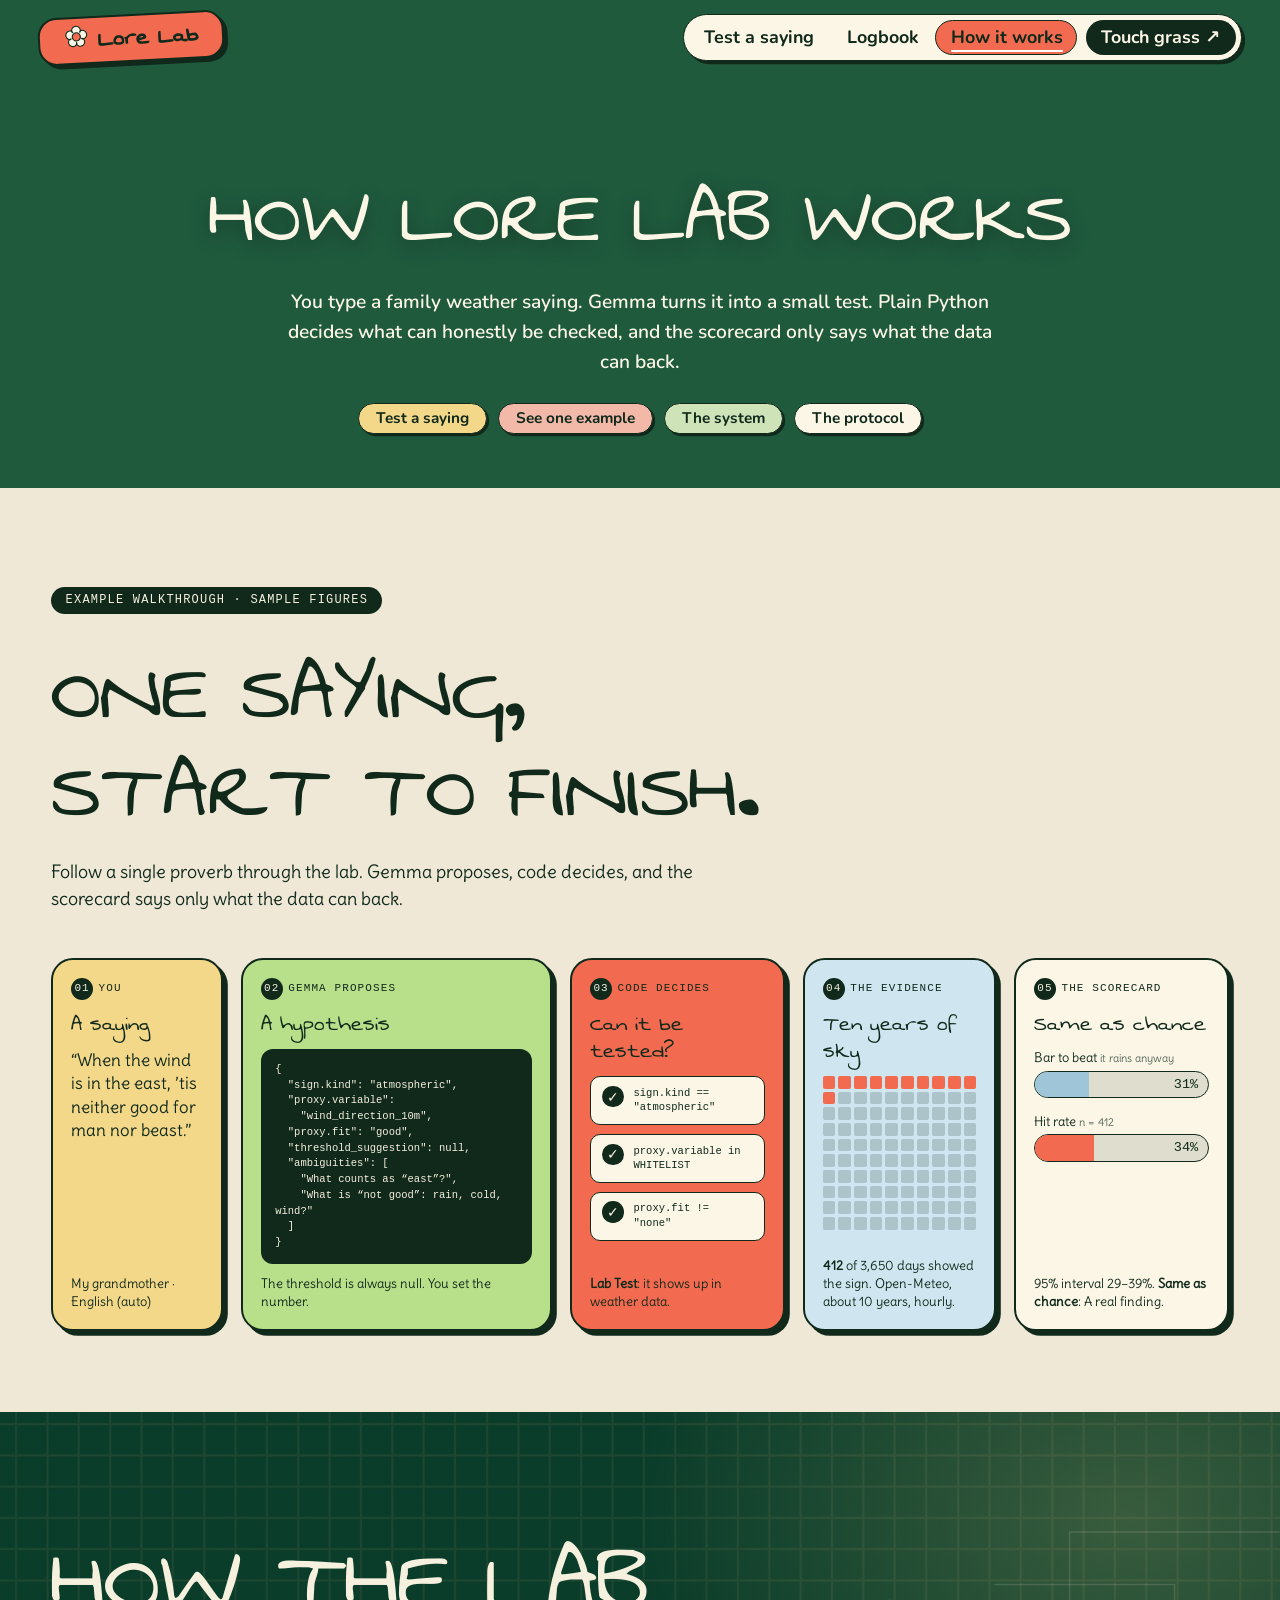
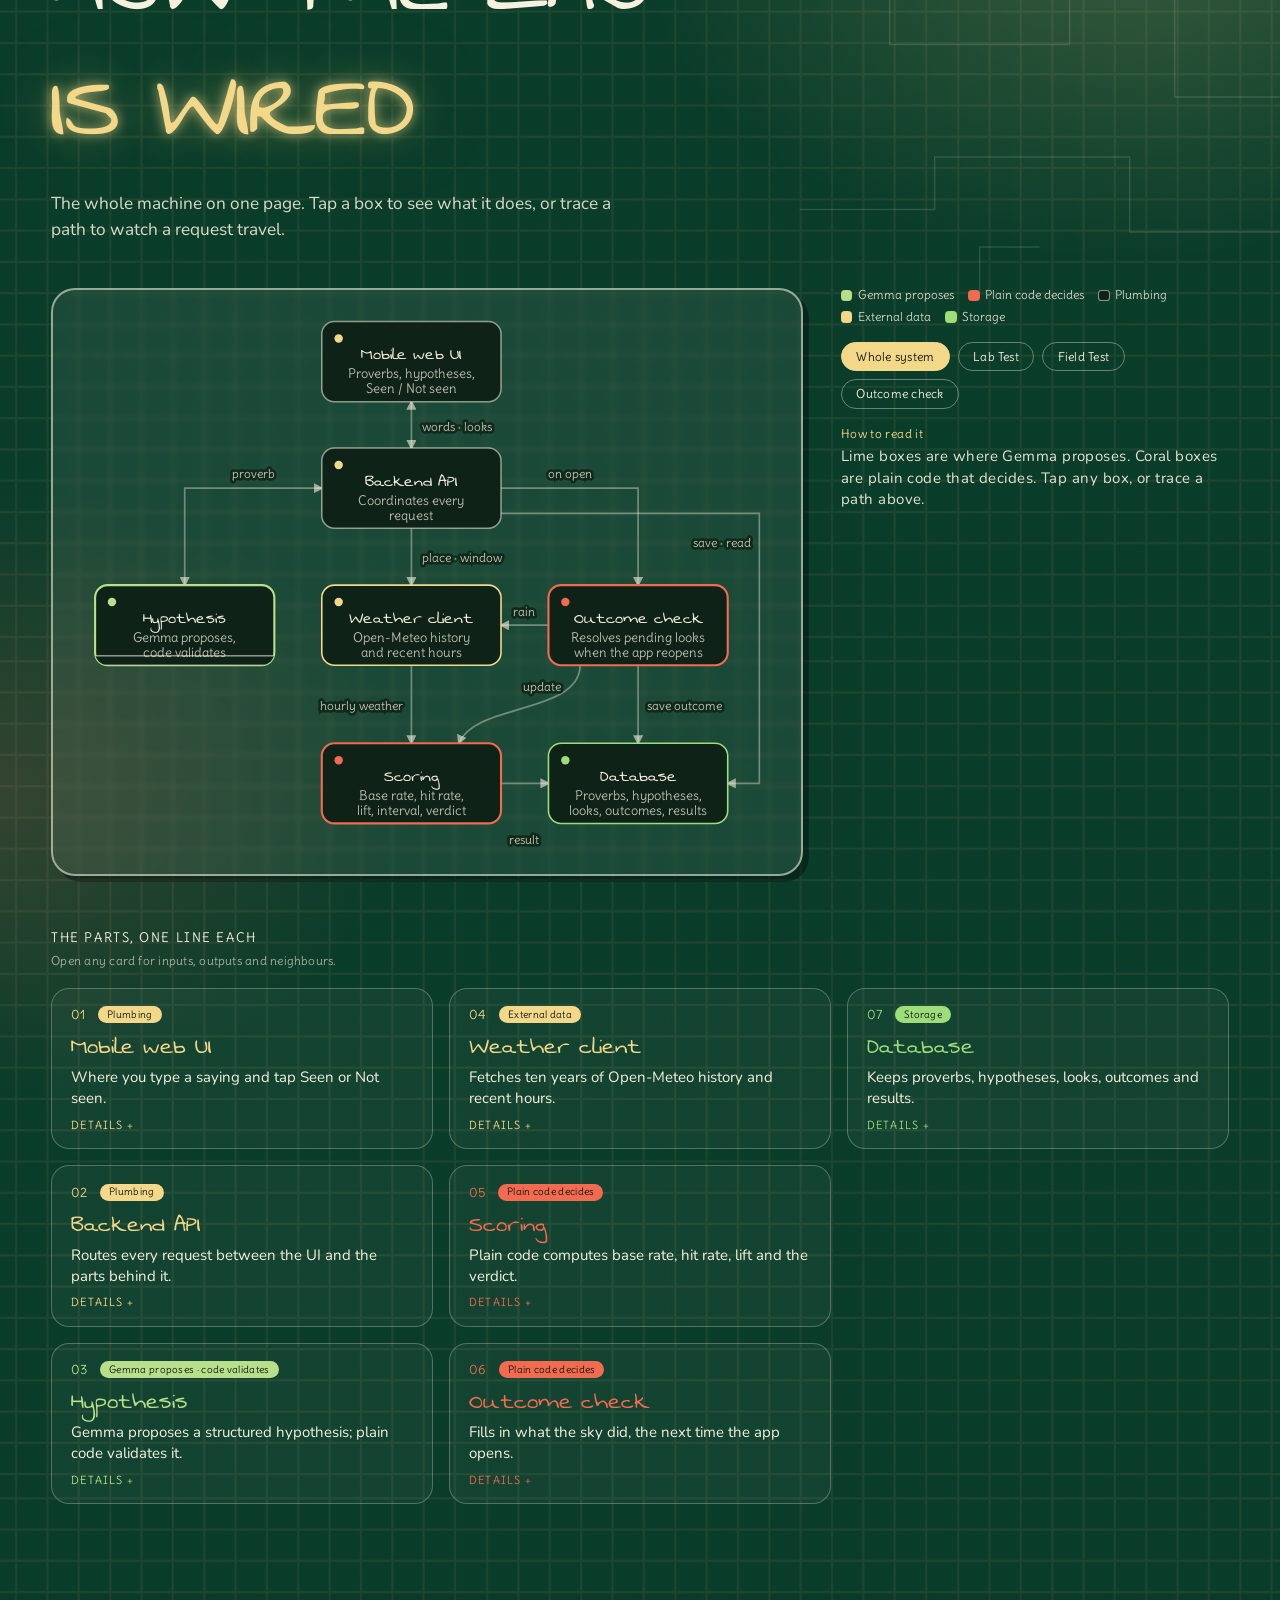
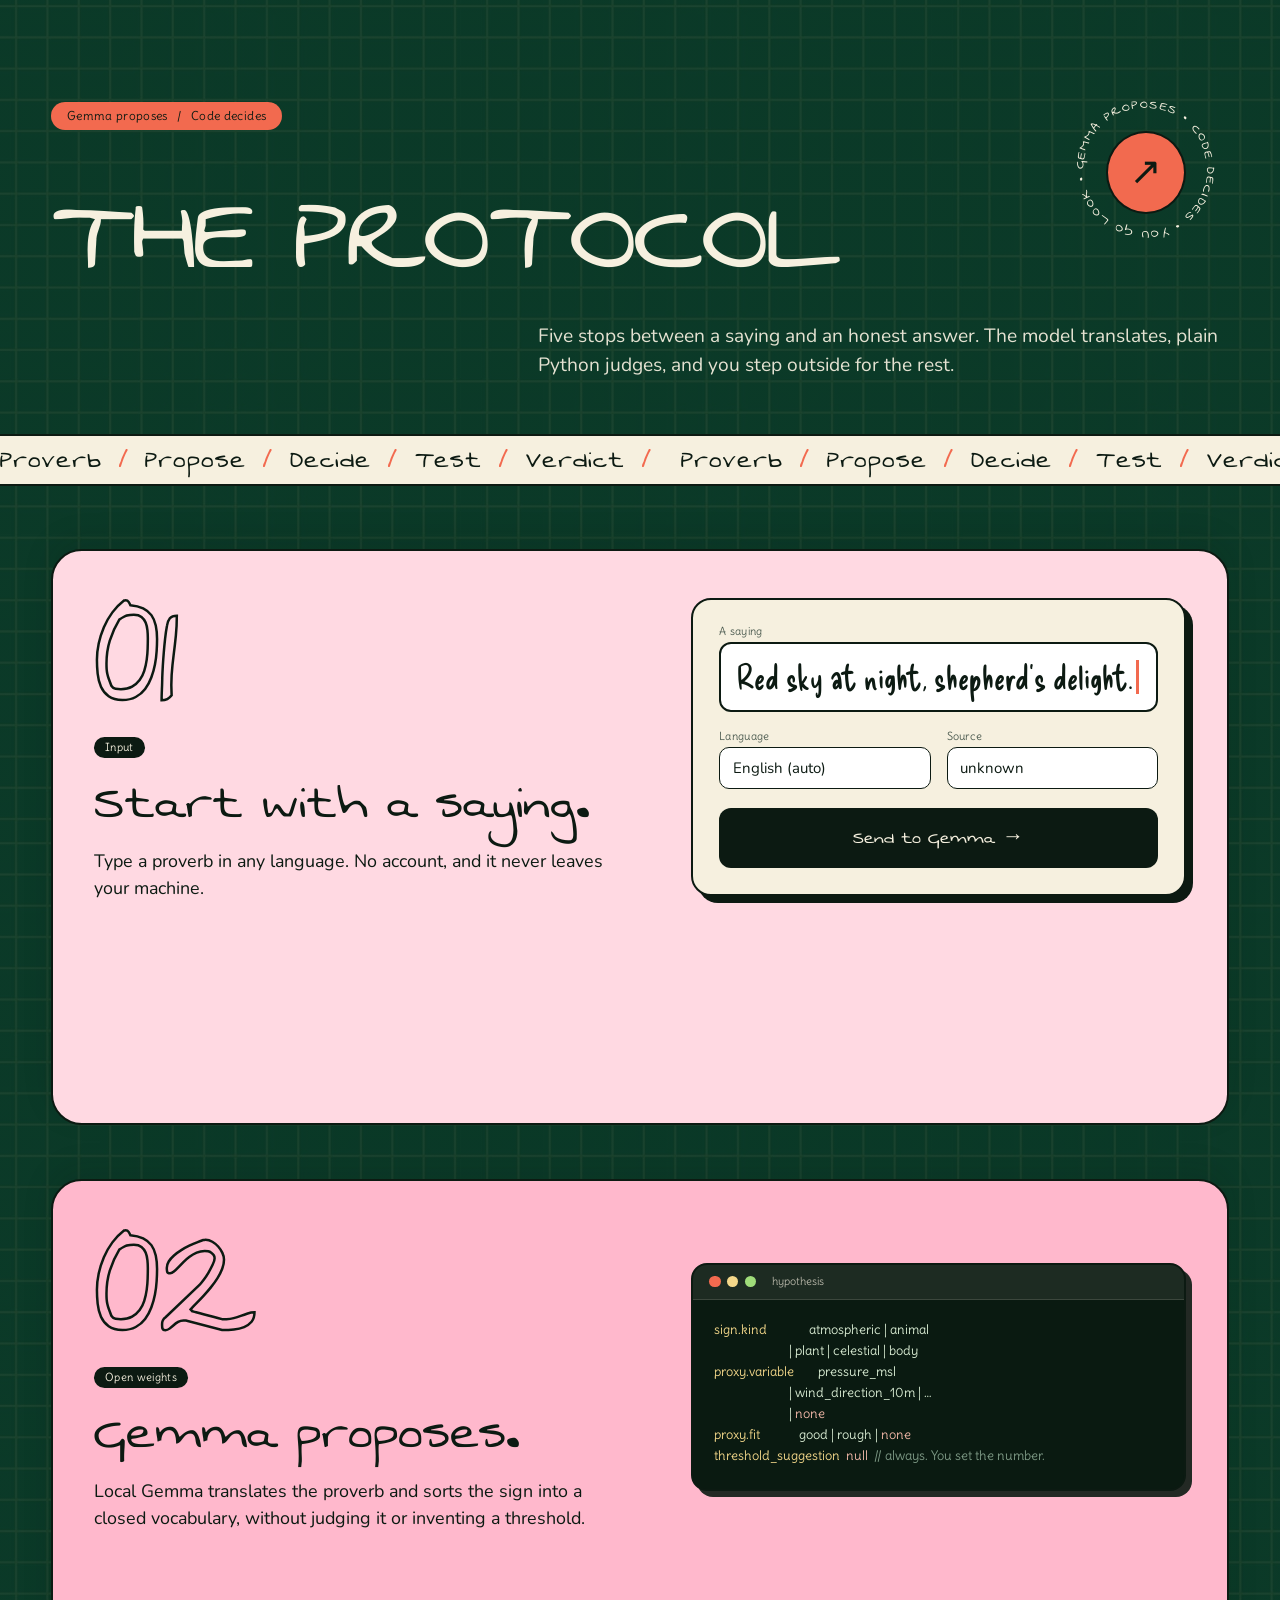
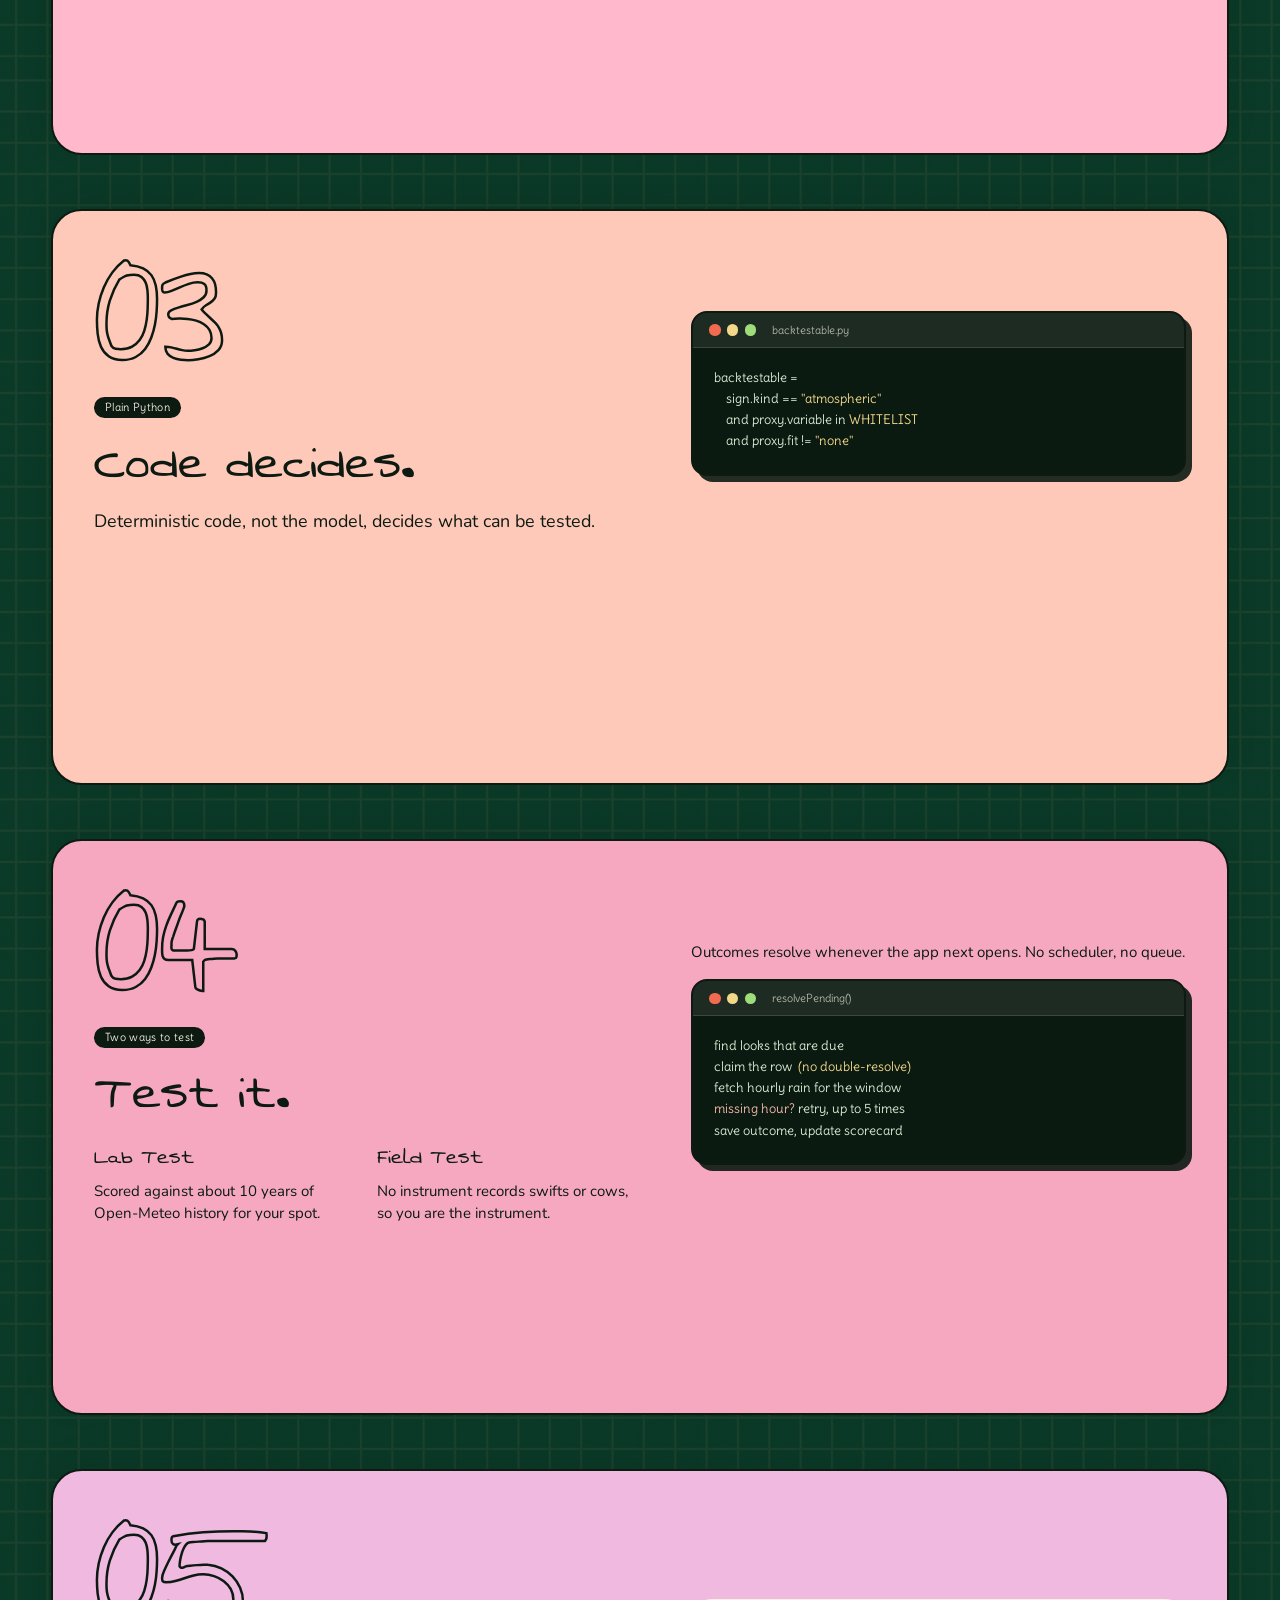
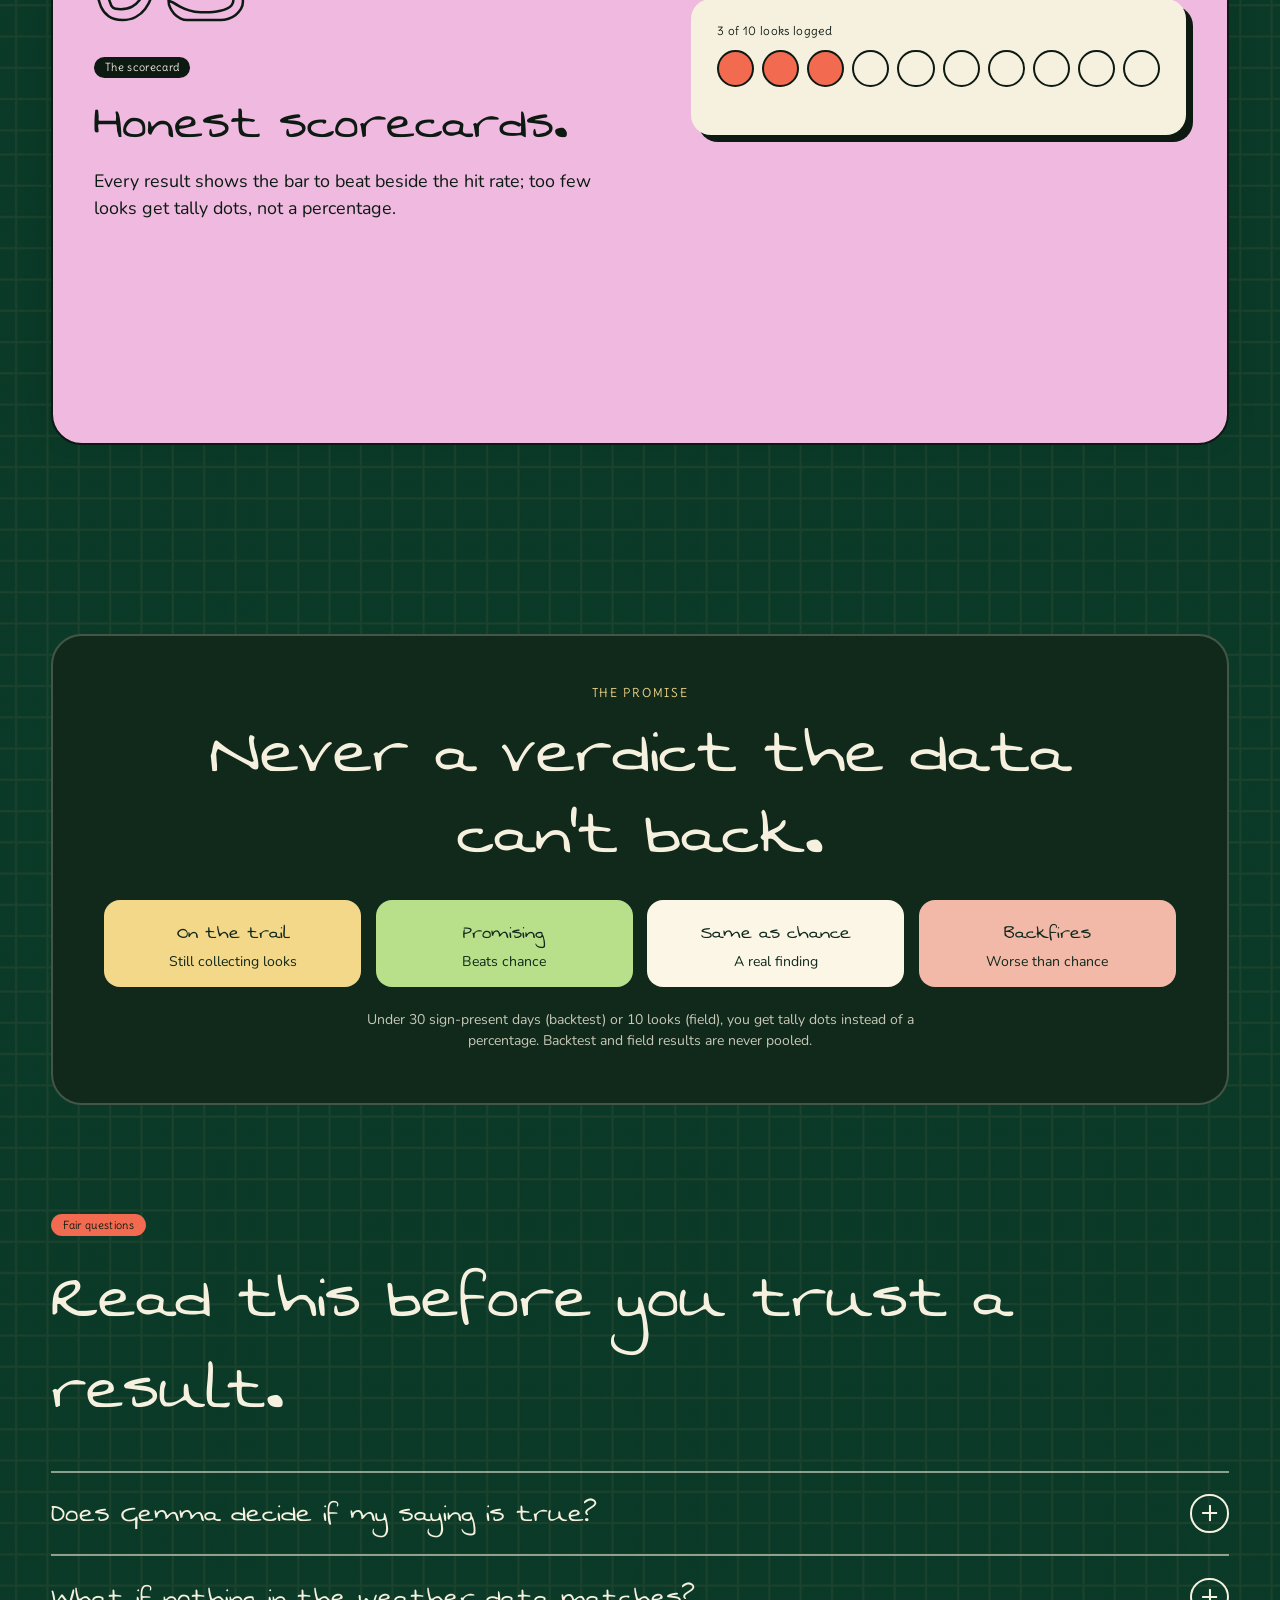
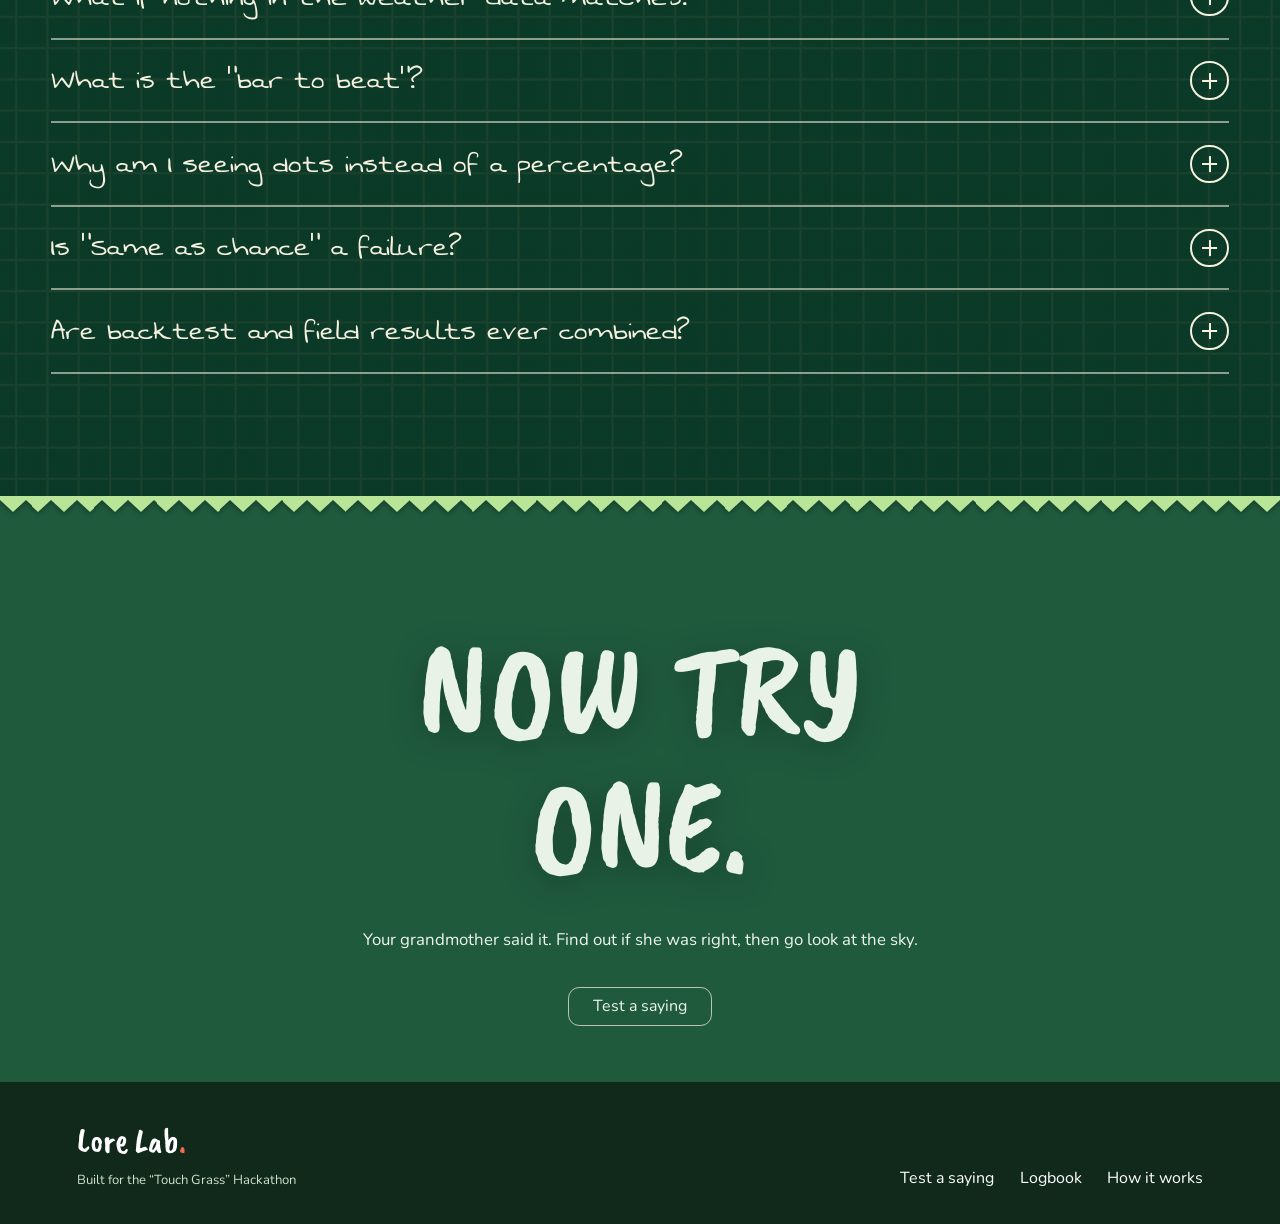
==== frontend/how-it-works.html @ 06c20fdf "frontend design improved for user experience" ====
<!DOCTYPE html>
<html lang="en">
<head>
  <meta charset="UTF-8">
  <meta name="viewport" content="width=device-width, initial-scale=1.0">
  <title>How Lore Lab works</title>
  <meta name="theme-color" content="#1f5a3d">
  <link rel="manifest" href="manifest.webmanifest">
  <link rel="apple-touch-icon" href="assets/icons/apple-touch-icon.png">
  <meta name="mobile-web-app-capable" content="yes">
  <meta name="apple-mobile-web-app-capable" content="yes">
  <meta name="apple-mobile-web-app-title" content="Lore Lab">
  <meta name="apple-mobile-web-app-status-bar-style" content="default">
  <link rel="icon" href="data:image/svg+xml,<svg xmlns='http://www.w3.org/2000/svg' viewBox='0 0 100 100'><text y='.9em' font-size='90'>🌼</text></svg>">
  <meta property="og:type" content="website">
  <meta property="og:title" content="How Lore Lab works">
  <meta property="og:description" content="Lore Lab tests family weather sayings as honest experiments with open-weight Gemma. Then you go touch grass.">
  <meta name="twitter:card" content="summary_large_image">
  <meta name="description" content="How Lore Lab turns a family weather saying into an honest, checkable test: Gemma proposes, plain code decides.">
  <link rel="preconnect" href="https://fonts.googleapis.com">
  <link rel="preconnect" href="https://fonts.gstatic.com" crossorigin>
  <link href="https://fonts.googleapis.com/css2?family=Caveat+Brush&family=Patrick+Hand&display=swap" rel="stylesheet">
  <!-- TEMPORARY: style.css and sections.css still name the old fonts. Delete this line after running swap-fonts.sh on them. -->
  <link href="https://fonts.googleapis.com/css2?family=Delicious+Handrawn&family=Delius&family=Swanky+and+Moo+Moo&display=swap" rel="stylesheet">
  <link href="https://fonts.googleapis.com/css2?family=Nunito:wght@400;500;600;700;800&display=swap" rel="stylesheet">
  <link rel="stylesheet" href="style.css">
  <link rel="stylesheet" href="lore.css">
  <link rel="stylesheet" href="sections.css">
  <link rel="stylesheet" href="readability.css">
  <script>document.documentElement.classList.add("js")</script>
</head>
<body id="top" class="how">
  <a class="skip-link" href="#how">Skip to content</a>

  <header class="header">
    <a href="index.html"><span class="header__brand">Lore Lab</span></a>
    <button class="header__menu" id="header-menu" type="button" aria-expanded="false" aria-controls="header-nav"><span>Menu</span><i aria-hidden="true"></i></button>
    <nav class="header__nav" id="header-nav">
      <a href="index.html#engine"><span>Test a saying</span></a>
      <a href="notebook.html"><span>Logbook</span></a>
      <a class="is-active" href="how-it-works.html" aria-current="page"><span>How it works</span></a>
      <a href="index.html#join"><span>Touch grass &#8599;</span></a>
    </nav>
    <div class="header__progress" aria-hidden="true"></div>
  </header>

  <main class="how-intro" id="how">
    <h1 class="how-intro__title">HOW LORE LAB WORKS</h1>
    <p class="how-intro__lede">You type a family weather saying. Gemma turns it into a small test. Plain Python decides what can honestly be checked, and the scorecard only says what the data can back.</p>
    <p class="how-intro__links">
      <a href="index.html#engine">Test a saying</a>
      <a href="#run">See one example</a>
      <a href="#architecture">The system</a>
      <a href="#protocol">The protocol</a>
    </p>
  </main>

  <!-- ===================== ONE RUN · saying to scorecard ===================== -->
  <section class="run" id="run" aria-labelledby="run-title">
    <div class="run__wrap">
      <header class="run__head">
        <span class="run__pill" id="run-label">Example walkthrough</span>
        <h2 class="run__title" id="run-title">ONE SAYING,<br>START TO FINISH.</h2>
        <p class="run__lede">Follow a single proverb through the lab. Gemma proposes, code decides, and the scorecard says only what the data can back.</p>
      </header>
      <div class="run__strip" id="run-strip"></div>
    </div>
  </section>

  <!-- ===================== ARCHITECTURE · scroll-driven schematic ===================== -->
  <section class="ax" id="architecture" aria-labelledby="ax-title">
    <div class="ax__glow" aria-hidden="true"></div>
    <div class="ax__wrap">
      <header class="ax__head" id="ax-head">
        <svg class="ax__circuit" viewBox="0 0 1500 560" preserveAspectRatio="xMaxYMid slice" aria-hidden="true" focusable="false">
          <g class="ax-c">
            <path pathLength="1" d="M1500 80H1220V230H980V170"/><path pathLength="1" d="M1500 480H1300V380H1040V450H860"/>
            <path pathLength="1" d="M1500 300H1360V150H1120"/><path pathLength="1" d="M1100 560V500H1180"/>
            <circle cx="980" cy="170" r="7"/><circle cx="860" cy="450" r="7"/><circle cx="1120" cy="150" r="6"/><circle cx="1180" cy="500" r="5"/>
          </g>
        </svg>
        <div class="ax__spot" aria-hidden="true"></div>
        <h2 class="ax__title" id="ax-title">HOW THE LAB<br><span class="ax__hl">IS WIRED</span></h2>
        <p class="ax__lede">The whole machine on one page. Tap a box to see what it does, or trace a path to watch a request travel.</p>
      </header>
      <div class="ax__body">
        <aside class="ax__panel" aria-label="System schematic">
          <div class="ax__dgm" id="ax-dgm"></div>
          <div class="ax__side">
            <ul class="ax__legend" aria-label="Colour key">
              <li><i class="lg lg--model"></i>Gemma proposes</li>
              <li><i class="lg lg--code"></i>Plain code decides</li>
              <li><i class="lg lg--plain"></i>Plumbing</li>
              <li><i class="lg lg--ext"></i>External data</li>
              <li><i class="lg lg--store"></i>Storage</li>
            </ul>
            <div class="ax__chips" id="ax-chips" role="group" aria-label="Trace a path through the system">
              <button type="button" data-trace="all" aria-pressed="true">Whole system</button>
              <button type="button" data-trace="lab" aria-pressed="false">Lab Test</button>
              <button type="button" data-trace="field" aria-pressed="false">Field Test</button>
              <button type="button" data-trace="outcome" aria-pressed="false">Outcome check</button>
            </div>
            <div class="ax__cap" id="ax-cap" aria-live="polite"></div>
          </div>
        </aside>
        <h3 class="ax__sub">The parts, one line each <small>Open any card for inputs, outputs and neighbours.</small></h3>
        <ol class="ax__rows" id="ax-rows" aria-label="System parts"></ol>
      </div>
      
    </div>
  </section>

  <!-- ===================== PROTOCOL · stacking cards ===================== -->
  <section class="px" id="protocol" aria-labelledby="px-title">
    <div class="px__top" id="px-top">
      <div class="px__badge" aria-hidden="true">
        <svg viewBox="0 0 200 200"><defs><path id="px-circ" d="M100 100m-74 0a74 74 0 1 1 148 0a74 74 0 1 1-148 0"/></defs>
          <text><textPath href="#px-circ" textLength="455">GEMMA PROPOSES &bull; CODE DECIDES &bull; YOU GO LOOK &bull;</textPath></text></svg>
        <span>&nearr;</span>
      </div>
      <span class="px__pill">Gemma proposes <i>/</i> Code decides</span>
      <h2 class="px__title" id="px-title">THE PROTOCOL</h2>
      <p class="px__lede">Five stops between a saying and an honest answer. The model translates, plain Python judges, and you step outside for the rest.</p>
    </div>

    <div class="px__marq" aria-hidden="true"><div class="px__track"><span>Proverb <i>/</i> Propose <i>/</i> Decide <i>/</i> Test <i>/</i> Verdict <i>/</i> </span><span>Proverb <i>/</i> Propose <i>/</i> Decide <i>/</i> Test <i>/</i> Verdict <i>/</i> </span><span>Proverb <i>/</i> Propose <i>/</i> Decide <i>/</i> Test <i>/</i> Verdict <i>/</i> </span><span>Proverb <i>/</i> Propose <i>/</i> Decide <i>/</i> Test <i>/</i> Verdict <i>/</i> </span></div></div>

    <div class="px__stack" id="px-stack">

      <article class="px-card px-card--butter">
        <div class="px-card__in">
          <div class="px-card__text">
            <span class="px-card__num">01</span>
            <p class="px-card__tag">Input</p>
            <h3 class="px-card__h">Start with a saying.</h3>
            <p class="px-card__p">Type a proverb in any language. No account, and it never leaves your machine.</p>
          </div>
          <div class="px-card__viz">
            <div class="px-input">
              <p class="px-input__label">A saying</p>
              <p class="px-input__field">Red sky at night, shepherd&rsquo;s delight.<span class="px-caret"></span></p>
              <div class="px-input__row"><div><p class="px-input__label">Language</p><p class="px-input__sm">English (auto)</p></div><div><p class="px-input__label">Source</p><p class="px-input__sm">unknown</p></div></div>
              <p class="px-input__btn">Send to Gemma &rarr;</p>
            </div>
          </div>
        </div>
      </article>

      <article class="px-card px-card--lime">
        <div class="px-card__in">
          <div class="px-card__text">
            <span class="px-card__num">02</span>
            <p class="px-card__tag">Open weights</p>
            <h3 class="px-card__h">Gemma proposes.</h3>
            <p class="px-card__p">Local Gemma translates the proverb and sorts the sign into a closed vocabulary, without judging it or inventing a threshold.</p>
          </div>
          <div class="px-card__viz">
            <div class="px-win"><div class="px-win__bar"><i></i><i></i><i></i><span>hypothesis</span></div>
<pre class="px-win__code"><b>sign.kind</b>              atmospheric | animal
                         | plant | celestial | body
<b>proxy.variable</b>        pressure_msl
                         | wind_direction_10m | &hellip;
                         | <u>none</u>
<b>proxy.fit</b>             good | rough | <u>none</u>
<b>threshold_suggestion</b>  <u>null</u>  <em>// always. You set the number.</em></pre></div>
          </div>
        </div>
      </article>

      <article class="px-card px-card--coral">
        <div class="px-card__in">
          <div class="px-card__text">
            <span class="px-card__num">03</span>
            <p class="px-card__tag">Plain Python</p>
            <h3 class="px-card__h">Code decides.</h3>
            <p class="px-card__p">Deterministic code, not the model, decides what can be tested.</p>
          </div>
          <div class="px-card__viz">
            <div class="px-win"><div class="px-win__bar"><i></i><i></i><i></i><span>backtestable.py</span></div>
<pre class="px-win__code">backtestable =
    sign.kind == <b>&quot;atmospheric&quot;</b>
    and proxy.variable in <b>WHITELIST</b>
    and proxy.fit != <b>&quot;none&quot;</b></pre></div>
          </div>
        </div>
      </article>

      <article class="px-card px-card--blush">
        <div class="px-card__in">
          <div class="px-card__text">
            <span class="px-card__num">04</span>
            <p class="px-card__tag">Two ways to test</p>
            <h3 class="px-card__h">Test it.</h3>
            <div class="px-two">
              <div><h4>Lab Test</h4><p>Scored against about 10 years of Open-Meteo history for your spot.</p></div>
              <div><h4>Field Test</h4><p>No instrument records swifts or cows, so you are the instrument.</p></div>
            </div>
          </div>
          <div class="px-card__viz">
            <p class="px-note">Outcomes resolve whenever the app next opens. No scheduler, no queue.</p>
            <div class="px-win"><div class="px-win__bar"><i></i><i></i><i></i><span>resolvePending()</span></div>
<pre class="px-win__code">find looks that are due
claim the row  <b>(no double-resolve)</b>
fetch hourly rain for the window
<u>missing hour?</u> retry, up to 5 times
save outcome, update scorecard</pre></div>
          </div>
        </div>
      </article>

      <article class="px-card px-card--deep">
        <div class="px-card__in">
          <div class="px-card__text">
            <span class="px-card__num">05</span>
            <p class="px-card__tag">The scorecard</p>
            <h3 class="px-card__h">Honest scorecards.</h3>
            <p class="px-card__p">Every result shows the bar to beat beside the hit rate; too few looks get tally dots, not a percentage.</p>
          </div>
          <div class="px-card__viz">
            <div class="px-score">
              <p class="px-score__cap">3 of 10 looks logged</p>
              <div class="px-score__dots" aria-label="3 of 10 looks logged"><span class="on"></span><span class="on"></span><span class="on"></span><span></span><span></span><span></span><span></span><span></span><span></span><span></span></div>
            </div>
          </div>
        </div>
      </article>
      


    </div>


    <section class="px-honest" aria-labelledby="px-honest-title">
      <p class="px-honest__tag">The promise</p>
      <h3 class="px-honest__h" id="px-honest-title">Never a verdict the data can&rsquo;t back.</h3>
      <ul class="px-honest__v">
        <li class="v1"><b>On the trail</b>Still collecting looks</li>
        <li class="v2"><b>Promising</b>Beats chance</li>
        <li class="v3"><b>Same as chance</b>A real finding</li>
        <li class="v4"><b>Backfires</b>Worse than chance</li>
      </ul>
      <p class="px-honest__p">Under 30 sign-present days (backtest) or 10 looks (field), you get tally dots instead of a percentage. Backtest and field results are never pooled.</p>
    </section>

    <div class="px__faq">
      <div class="px-sec-h"><p class="px-sec-tag">Fair questions</p><h3>Read this before you trust a result.</h3></div>
      <div class="px-faq" id="px-faq">
        <div class="px-q"><button type="button" aria-expanded="false"><span>Does Gemma decide if my saying is true?</span><i></i></button><div class="px-q__a"><p>No. Gemma translates the saying and sorts the sign into a closed vocabulary. It never judges whether the saying is true and never invents a threshold. Anything vague goes into an ambiguities list, and you set the number.</p></div></div>
        <div class="px-q"><button type="button" aria-expanded="false"><span>What if nothing in the weather data matches?</span><i></i></button><div class="px-q__a"><p>Then it&rsquo;s a Field Test. Swifts, cows, crickets and the look of the moon aren&rsquo;t recorded by any instrument, so you are the instrument. A &ldquo;rough&rdquo; fit is labelled Rough match and needs your explicit OK before it runs as a Lab Test.</p></div></div>
        <div class="px-q"><button type="button" aria-expanded="false"><span>What is the &ldquo;bar to beat&rdquo;?</span><i></i></button><div class="px-q__a"><p>How often it rains anyway. Every card shows it next to the hit rate, so a saying only looks good if it does better than the sky does on its own.</p></div></div>
        <div class="px-q"><button type="button" aria-expanded="false"><span>Why am I seeing dots instead of a percentage?</span><i></i></button><div class="px-q__a"><p>Because the sample is under the minimum: 30 sign-present days for a backtest, 10 sign-present looks for a field test. Below that, the app withholds the percentage and the verdict rather than print one the data can&rsquo;t back.</p></div></div>
        <div class="px-q"><button type="button" aria-expanded="false"><span>Is &ldquo;Same as chance&rdquo; a failure?</span><i></i></button><div class="px-q__a"><p>No, it&rsquo;s a real finding. If the saying did no better than the bar to beat, Lore Lab says so plainly. The four verdicts are On the trail, Promising, Same as chance and Backfires.</p></div></div>
        <div class="px-q"><button type="button" aria-expanded="false"><span>Are backtest and field results ever combined?</span><i></i></button><div class="px-q__a"><p>Never. They are shown separately. And one place with a short history is a hint, not proof; the app says so every time.</p></div></div>
      </div>
    </div>
  </section>

  <section class="lore lore-close how-end" aria-labelledby="how-end-title">
    <div class="lore-wrap lore-close__in">
      <h2 class="lore-close__big" id="how-end-title">NOW TRY<br>ONE.</h2>
      <p class="lore-lede">Your grandmother said it. Find out if she was right, then go look at the sky.</p>
      <a class="lore-btn lore-btn--ghost lore-close__alt" href="index.html#engine">Test a saying</a>
    </div>
    <footer class="lore-foot">
      <div>
        <div class="lore-foot__brand">Lore Lab<i>.</i></div>
        <small>Built for the &ldquo;Touch Grass&rdquo; Hackathon</small>
      </div>
      <nav aria-label="Footer">
        <a href="index.html#engine">Test a saying</a>
        <a href="notebook.html">Logbook</a>
        <a href="how-it-works.html">How it works</a>
      </nav>
    </footer>
  </section>

  <script src="script.js"></script>
  <script src="sections.js"></script>
</body>
</html>
---- frontend/style.css ----
/* =========================================================
   Design tokens (single source of truth for the palette)
   green #1f5a3d · deep #10291b · cream #fbf6e6 · coral #f26a4f (the ONE accent)
   butter #f4d88a · blush #f2b8a8 · sage #8aa863
   ========================================================= */
:root{--green:#1f5a3d;--deep:#10291b;--cream:#fbf6e6;--coral:#f26a4f;--butter:#f4d88a;--blush:#f2b8a8;--sage:#8aa863}

* {
  margin: 0;
  padding: 0;
  box-sizing: border-box;
}

html,
body {
  background: #1f5a3d;
}

body {
  overflow-x: hidden;
}

/* ============ Header ============ */
.header {
  position: fixed;
  top: 0;
  left: 0;
  width: 100%;
  height: 6.8vh;
  min-height: 56px;
  z-index: 10;
  display: flex;
  align-items: center;
  justify-content: space-between;
  padding: 0 12.5vw 0 12vw;
  font-family: "Delius","Comic Sans MS","Chalkboard SE","Comic Neue",cursive;
  font-size:clamp(15px,1.75vw,42px);
  color: #ffffff;
  text-shadow: 0 1px 4px rgba(0, 0, 0, 0.45);
  background: transparent;
  transition: box-shadow 0.3s ease;
}

/* translucent black bar, stays the same on every section */
.header::before {
  content: "";
  position: absolute;
  inset: 0;
  z-index: -1;
  background: rgba(0, 0, 0, 0.45);
}

.header.is-scrolled {
  box-shadow: 0 6px 18px rgba(0, 0, 0, 0.35);
}

.header__nav {
  display: flex;
  gap: 2.1vw;
}

.header__nav span,
.header__brand {
  position: relative;
  cursor: default;
  transition: transform 0.25s ease;
}

/* underline that draws in on hover */
.header__nav span::after {
  content: "";
  position: absolute;
  left: 0;
  bottom: -0.2vw;
  width: 100%;
  height: 0.14vw;
  background: #ffffff;
  border-radius: 2px;
  transform: scaleX(0);
  transform-origin: left;
  transition: transform 0.3s ease;
}

.header__nav span:hover {
  transform: translateY(-2px);
}

.header__nav span:hover::after {
  transform: scaleX(1);
}

.header__brand:hover {
  transform: rotate(-2deg) scale(1.05);
}

/* ============ Hero ============ */
.hero {
  position: relative;
  width: 100vw;
  height: 100vh;
  overflow: hidden;
}

/* landscape mat background */
.hero__bg {
  position: absolute;
  inset: 0;
  background: url("assets/background.webp") center / cover no-repeat;
}

/* tagline above the heading, framed like a small paper label */
.hero__tagline {
  position: absolute;
  top: 12.5vh;
  left: 0;
  width: 100%;
  display: flex;
  justify-content: center;
  padding: 0 4vw;
  animation: text-in 0.9s 0.1s cubic-bezier(0.2, 0.8, 0.2, 1) both;
}

.hero__pill {
  display: inline-block;
  max-width: 100%;
  padding: 0.45vw 1.5vw;
  text-align: center;
  font-family: "Delius","Comic Sans MS","Chalkboard SE","Comic Neue",cursive;
  font-size:clamp(12px,1.05vw,25px);
  letter-spacing: 0.16vw;
  text-transform: uppercase;
  color: #eef6ec;
  background: rgba(16, 41, 27, 0.55);
  border: 0.14vw solid rgba(251, 246, 230, 0.85);
  border-radius: 999px;
  box-shadow: 0.25vw 0.25vw 0 rgba(16, 41, 27, 0.55);
  backdrop-filter: blur(2px);
}

.hero__dot {
  font-style: normal;
  margin: 0 0.6vw;
  color: #f26a4f; /* coral dot, same accent as the button */
}

.hero__title {
  position: absolute;
  top: 20vh;
  left: 50%;
  transform: translateX(-50.5%);
  width: 100%;
  text-align: center;
  white-space: nowrap;
  font-family: "Swanky and Moo Moo","Chalkboard SE","Comic Sans MS","Marker Felt",cursive;
  font-weight: 400;
  font-size: 9.6vw;
  line-height: 1;
  color: #e8f2e6;
  text-shadow: 0 0.3vw 1.2vw rgba(0, 0, 0, 0.25);
  animation: title-in 0.9s cubic-bezier(0.2, 0.8, 0.2, 1) both;
}

/* text + signup form share one centered column */
.hero__content {
  position: absolute;
  top: 39.5vh;
  left: 50%;
  transform: translateX(-50%);
  width: 52vw;
  display: flex;
  flex-direction: column;
  align-items: center;
  gap: 2.2vw;
}

.hero__text {
  width: 100%;
  text-align: center;
  font-family: "Delius","Comic Sans MS","Chalkboard SE","Comic Neue",cursive;
  font-size:clamp(15px,1.72vw,41px);
  line-height: 1.34;
  color: #eef6ec;
  animation: text-in 0.9s 0.25s cubic-bezier(0.2, 0.8, 0.2, 1) both;
}

.hero__apple {
  position: absolute;
  top: 4vh;
  right: -0.5vw;
  width: 22vw;
  height: auto;
  z-index: 11;
  filter: drop-shadow(0 0.5vw 0.8vw rgba(0, 0, 0, 0.35));
  transform-origin: 50% 50%;
}

.hero__girl {
  position: absolute;
  bottom: 0;
  left: 0;
  width: 27.5vw;
  height: auto;
  z-index: 5;
  transform-origin: 50% 100%;
}

/* playful illustrations: motion is driven by script.js */
.hero__apple,
.hero__girl {
  cursor: grab;
  touch-action: none;
  user-select: none;
  -webkit-user-drag: none;
  will-change: transform;
}

.hero__apple.is-dragging,
.hero__girl.is-dragging {
  cursor: grabbing;
}

@keyframes title-in {
  from { opacity: 0; transform: translateX(-50.5%) translateY(2vw) scale(0.97); }
  to   { opacity: 1; transform: translateX(-50.5%) translateY(0) scale(1); }
}

@keyframes text-in {
  from { opacity: 0; transform: translateY(1.5vw); }
  to   { opacity: 1; transform: translateY(0); }
}

/* ============ Email signup (construction-paper style) ============ */
.signup {
  position: relative;
  width: 100%;
  display: flex;
  align-items: stretch;
  gap: 1.3vw;
  animation: text-in 0.9s 0.45s cubic-bezier(0.2, 0.8, 0.2, 1) both;
}

.signup__label {
  position: absolute;
  width: 1px;
  height: 1px;
  overflow: hidden;
  clip: rect(0 0 0 0);
}

.signup__input {
  flex: 1;
  min-width: 0;
  padding: 1.05vw 1.6vw;
  font-family: "Delius","Comic Sans MS","Chalkboard SE","Comic Neue",cursive;
  font-size:clamp(12px,1.3vw,31px);
  color: #10291b;
  background: #fbf6e6; /* cream construction paper */
  border: 0.14vw solid #10291b;
  border-radius: 0.9vw;
  outline: none;
  box-shadow: 0.35vw 0.35vw 0 rgba(16, 41, 27, 0.55);
  transition: transform 0.2s ease, box-shadow 0.2s ease;
}

.signup__input::placeholder {
  color: #6f7d70;
}

.signup__input:focus {
  transform: translate(-0.1vw, -0.1vw);
  box-shadow: 0.5vw 0.5vw 0 #f2b8a8;
}

/* coral paper cut-out: complement of the green background */
.signup__btn {
  padding: 1.05vw 2.1vw;
  font-family: "Swanky and Moo Moo","Chalkboard SE","Comic Sans MS","Marker Felt",cursive;
  font-size:clamp(14px,1.6vw,38px);
  letter-spacing: 0.04vw;
  white-space: nowrap;
  color: #10291b;
  background: #f26a4f;
  border: 0.14vw solid #10291b;
  border-radius: 0.9vw;
  cursor: pointer;
  box-shadow: 0.4vw 0.4vw 0 #10291b;
  transform: rotate(-1.5deg);
  transition: transform 0.2s cubic-bezier(0.3, 1.6, 0.5, 1), box-shadow 0.2s ease;
}

.signup__btn:hover {
  transform: rotate(1deg) translate(-0.15vw, -0.25vw);
  box-shadow: 0.6vw 0.65vw 0 #10291b;
}

.signup__btn:active {
  transform: rotate(0deg) translate(0.3vw, 0.3vw);
  box-shadow: 0.1vw 0.1vw 0 #10291b;
}

.signup__btn:focus-visible {
  outline: 0.2vw dashed #fbf6e6;
  outline-offset: 0.25vw;
}

.signup__msg {
  position: absolute;
  top: calc(100% + 0.9vw);
  left: 0;
  width: 100%;
  text-align: center;
  font-family: "Delius","Comic Sans MS","Chalkboard SE","Comic Neue",cursive;
  font-size:clamp(12px,1.2vw,29px);
  color: #fbf6e6;
  min-height: 1.5vw;
}

.signup__msg.is-error {
  color: #ffb4a2;
}

/* ============ The Old Way / Lore Lab Way ============ */
.way {
  position: relative;
  display: grid;
  grid-template-columns: 1fr 1fr;
  width: 100vw;
  min-height: 53vw;
  overflow: hidden;
  font-family: "Delicious Handrawn","Segoe Print","Bradley Hand","Comic Sans MS",cursive;
  color: #ffffff;
  background: url("assets/grid.jpg") top left / 36.8vw auto repeat;
}

/* darker right panel with a soft edge */
.way__shade {
  position: absolute;
  top: 0;
  bottom: 0;
  left: 50%;
  width: 50%;
  background: rgba(2, 18, 10, 0.38);
  box-shadow: -1.2vw 0 2vw rgba(0, 0, 0, 0.25);
  pointer-events: none;
}

/* cat stamp: no plate. The wrapper itself is blended with the grid bg ("screen"),
   so the stamp's white vanishes and only the green artwork lightens the background */
.way__stamp {
  position: absolute;
  right: -2.4vw;  /* pulls the image's white margin off-screen so the frame touches the edges */
  bottom: -2.3vw;
  width: 40vw;
  mix-blend-mode: screen;
  opacity: 0.2;
  pointer-events: none;
  animation: stamp-drift 14s ease-in-out infinite;
}

.way__stamp img {
  display: block;
  width: 100%;
  height: auto;
  /* white -> black (invisible under screen), green artwork -> soft light green */
  filter: grayscale(1) invert(1) sepia(1) hue-rotate(80deg) saturate(1.6);
}

@keyframes stamp-drift {
  0%, 100% { transform: translateY(0) rotate(0deg); }
  50%      { transform: translateY(-0.9vw) rotate(1.2deg); }
}

/* the two columns share the same grid rows, so heading, intro and every
   item line up exactly across both sides */
.way {
  grid-template-rows: auto auto repeat(4, auto);
  padding-bottom: 3vw;
}

.way__col {
  display: contents;
}

.way__col > * {
  position: relative;
  z-index: 1;
  margin-left: 2vw;
  margin-right: 2vw;
}

.way__col--old > * { grid-column: 1; }
.way__col--new > * { grid-column: 2; }

.way__col > :nth-child(1) { grid-row: 1; }
.way__col > :nth-child(2) { grid-row: 2; }
.way__col > :nth-child(3) { grid-row: 3; }
.way__col > :nth-child(4) { grid-row: 4; }
.way__col > :nth-child(5) { grid-row: 5; }
.way__col > :nth-child(6) { grid-row: 6; }

/* headings share one baseline across both columns */
.way__heading {
  font-weight: 400;
  font-size: 6.75vw;
  line-height: 1;
  text-align: center;
  white-space: nowrap;
  margin-top: 2.4vw;
  margin-bottom: 3.6vw;
}

.way__intro {
  font-size:clamp(12px,1.35vw,32px);
  line-height: 1.5vw;
  min-height: 3vw;
  color: #f4f4f0;
  margin-bottom: 1.8vw;
}

.way__item {
  margin-bottom: 3.1vw;
  transition: transform 0.3s ease;
}

.way__item:last-child {
  margin-bottom: 0;
}

.way__item:hover {
  transform: translateX(0.5vw);
}

.way__title {
  display: flex;
  align-items: center;
  gap: 0.75vw;
  font-weight: 400;
  font-size:clamp(13px,1.5vw,36px);
  line-height: 1.6vw;
  margin-bottom: 1.4vw;
  color: #ffffff;
}

.way__body {
  font-size:clamp(12px,1.3vw,31px);
  line-height: 1.5vw;
  color: #f1f1ec;
  max-width: 47vw;
}

/* border between the hero and this section: dark band with a stitched cream line */
.way::before {
  content: "";
  position: absolute;
  top: 0;
  left: 0;
  width: 100%;
  height: 0.9vw;
  z-index: 3;
  background:
    repeating-linear-gradient(90deg, #fbf6e6 0 0.9vw, transparent 0.9vw 1.6vw) center / 100% 0.14vw no-repeat,
    #10291b;
  box-shadow: 0 0.25vw 0.6vw rgba(0, 0, 0, 0.35);
  pointer-events: none;
}

/* icons */
.way__icon {
  position: relative;
  flex: 0 0 1.6vw;
  width: 1.6vw;
  height: 1.6vw;
  border-radius: 50%;
  transition: transform 0.3s cubic-bezier(0.3, 1.6, 0.5, 1);
}

.way__item:hover .way__icon {
  transform: scale(1.18) rotate(-8deg);
}

.way__icon--x {
  background: #0b0b0b;
  box-shadow: 0 0 0 0.1vw #ffffff;
}

.way__icon--x::before,
.way__icon--x::after {
  content: "";
  position: absolute;
  left: 50%;
  top: 50%;
  width: 56%;
  height: 0.2vw;
  background: #ffffff;
  border-radius: 2px;
}

.way__icon--x::before { transform: translate(-50%, -50%) rotate(45deg); }
.way__icon--x::after  { transform: translate(-50%, -50%) rotate(-45deg); }

.way__icon--check {
  background: #8aa863;
}

.way__icon--check::after {
  content: "";
  position: absolute;
  left: 32%;
  top: 20%;
  width: 22%;
  height: 46%;
  border: solid #ffffff;
  border-width: 0 0.2vw 0.2vw 0;
  transform: rotate(45deg);
}

/* ============ Scroll reveal ============ */
/* uses the separate translate/rotate/scale properties so a card's own tilt (transform) is never overwritten */
.js .reveal {
  opacity: 0;
  translate: 0 2.5vw;
  transition:
    opacity 0.9s ease,
    translate 0.9s cubic-bezier(0.2, 0.8, 0.2, 1),
    rotate 0.9s cubic-bezier(0.2, 0.8, 0.2, 1),
    scale 0.9s cubic-bezier(0.3, 1.4, 0.5, 1),
    transform 0.3s ease;
  transition-delay: var(--delay, 0s), var(--delay, 0s), var(--delay, 0s), var(--delay, 0s), 0s;
}
.js .reveal.is-visible { opacity: 1; translate: 0 0; rotate: 0deg; scale: 1; }
.js .note.reveal { translate: 0 5vw; rotate: 2.5deg; scale: 0.94; }
.js .flow__step.reveal { translate: 0 2vw; scale: 0.55; }
.js .flow__arrow.reveal { translate: -1.4vw 0; }
.js .note.reveal.is-visible:hover { translate: 0 -0.4vw; transition-delay: 0s; }
.js .way__item.reveal.is-visible:hover { transform: translateX(0.5vw); transition-delay: 0s; }

.js .reveal.is-visible .dot--on {
  animation: dot-pop 0.5s cubic-bezier(0.3, 1.6, 0.5, 1) both;
  animation-delay: calc(var(--i, 0) * 0.14s + 0.6s);
}
@keyframes dot-pop { from { scale: 0; } to { scale: 1; } }

/* ============ Smooth scrolling, progress, scroll hint ============ */
html { scroll-behavior: smooth; scroll-padding-top: 7vh; }
.header a { color: inherit; text-decoration: none; }
.header a:focus-visible { outline: 0.2vw dashed #fbf6e6; outline-offset: 0.3vw; }
.header__nav a.is-active span::after { transform: scaleX(1); }
.header__progress {
  position: absolute; left: 0; bottom: 0; width: 100%; height: 0.32vw; min-height: 3px;
  background: #f26a4f; transform: scaleX(0); transform-origin: left; will-change: transform;
}
.hero__bg { inset: -8vh 0; will-change: transform; }
.hero__scroll {
  position: absolute; left: 50%; bottom: 3.5vh; z-index: 6; transform: translateX(-50%);
  display: flex; flex-direction: column; align-items: center; gap: 0.2vw;
  font-family: "Delius","Comic Sans MS","Chalkboard SE","Comic Neue",cursive; font-size:clamp(12px,1.2vw,29px); color: #eef6ec; text-decoration: none;
  text-shadow: 0 1px 4px rgba(0,0,0,.5); animation: bob 2.2s ease-in-out infinite;
}
.hero__scroll i { font-style: normal; font-size:clamp(17px,2vw,48px); color: #f26a4f; }
@keyframes bob { 0%,100% { transform: translate(-50%, 0); } 50% { transform: translate(-50%, 0.9vh); } }
.footer a { color: #fff; text-decoration: none; }
.footer a:hover { text-decoration: underline wavy; }
.end .signup { animation: none; }
.end__sticker { cursor: grab; touch-action: none; user-select: none; -webkit-user-drag: none; will-change: transform; rotate: 12deg; }
.end__sticker.is-dragging { cursor: grabbing; }

/* ============ Small screens ============ */
@media (max-width: 800px) {
  .header { font-size: 3.4vw; padding: 0 4vw; }
  .hero__tagline { top: 11vh; }
  .hero__pill { font-size: max(2.9vw, 11px); letter-spacing: 0.3vw; padding: 1.4vw 3.5vw; border-width: 0.4vw; border-radius: 5vw; box-shadow: 0.8vw 0.8vw 0 rgba(16, 41, 27, 0.55); line-height: 1.5; }
  .hero__dot { margin: 0 1vw; }
  .hero__content { width: 84vw; gap: 5vw; }
  .signup { flex-direction: column; gap: 3.5vw; }
  .signup__input { font-size: 4vw; padding: 3vw 4vw; border-radius: 2.5vw; box-shadow: 1vw 1vw 0 rgba(16, 41, 27, 0.55); }
  .signup__btn { font-size: 5vw; padding: 2.8vw 4vw; border-radius: 2.5vw; box-shadow: 1vw 1vw 0 #10291b; }
  .signup__msg { font-size: 3.6vw; top: calc(100% + 2.5vw); min-height: 4vw; }
  .header__nav { gap: 2.2vw; }

  .way { grid-template-columns: 1fr; background-size: 90vw auto; }
  .way__shade { left: 0; top: 50%; bottom: 0; width: 100%; box-shadow: none; }
  .way__stamp { left: auto; top: auto; right: -4.8vw; bottom: -4.5vw; width: 84vw; }
  .way::before { height: 2.4vw; }
  .way { padding-bottom: 0; }
  .way__col { display: block; padding: 6vw 5vw; }
  .way .way__col--old > *, .way .way__col--new > * { margin-left: 0; margin-right: 0; }
  .way__heading { margin-top: 0; }
  .way__heading { font-size: 14vw; margin-bottom: 6vw; }
  .way__intro { font-size: 4vw; line-height: 5vw; min-height: 0; margin-bottom: 5vw; }
  .way__title { font-size: 4.6vw; line-height: 5vw; gap: 3vw; margin-bottom: 2vw; }
  .way__body { font-size: 4vw; line-height: 5vw; max-width: none; }
  .way__icon { flex-basis: 5vw; width: 5vw; height: 5vw; }
  .way__icon--x::before, .way__icon--x::after { height: 0.7vw; }
  .way__icon--check::after { border-width: 0 0.7vw 0.7vw 0; }
  .way__item { margin-bottom: 7vw; }
}

@media (prefers-reduced-motion: reduce) {
  html { scroll-behavior: auto; }
  .js .reveal, .js .note.reveal, .js .flow__step.reveal { translate: none; rotate: none; scale: none; }
  *, *::before, *::after {
    animation: none !important;
    transition: none !important;
  }
  .js .reveal { opacity: 1; transform: none; }
}


/* =========================================================
   Header v3: floating sticker + capsule nav with a springy pink blob
   ========================================================= */
html{scroll-padding-top:12vh}
.header{height:auto;min-height:0;padding:1.1vw 3vw;font-size:clamp(12px,1.4vw,34px);text-shadow:none;background:transparent;backdrop-filter:none;-webkit-backdrop-filter:none;
  pointer-events:none;box-shadow:none!important;align-items:flex-start}
.header::before{display:none}
.header>*{pointer-events:auto}
.header__progress{position:fixed;top:0;bottom:auto;left:0;width:100%;height:.4vw;min-height:4px;background:linear-gradient(90deg,#f26a4f,#f4d88a);z-index:11;pointer-events:none}

/* brand = a sticker */
.header__brand{display:inline-flex;align-items:center;gap:.4em;padding:.25em .9em .3em;font-family:"Swanky and Moo Moo","Chalkboard SE","Comic Sans MS","Marker Felt",cursive;font-size:1.5em;line-height:1.1;color:#10291b;cursor:pointer;
  background:#f26a4f;border:.09em solid #10291b;border-radius:.7em;box-shadow:.14em .14em 0 #10291b;rotate:-3deg;
  transition:rotate .35s cubic-bezier(.3,1.8,.5,1),scale .25s,box-shadow .2s,transform .25s}
.header__brand::before{content:"\273F";display:inline-block;color:#fbf6e6;text-shadow:0 0 0 #10291b;-webkit-text-stroke:.04em #10291b;animation:hd-spin 6s linear infinite}
@keyframes hd-spin{to{rotate:360deg}}
.header__brand:hover{transform:none;rotate:2deg;scale:1.08;box-shadow:.24em .24em 0 #10291b}
.header__brand:active{scale:.95;box-shadow:0 0 0 #10291b}

/* nav = cream capsule */
.header__nav{position:relative;align-items:center;gap:.1em;padding:.28em;background:#fbf6e6;border:.09em solid #10291b;border-radius:999px;box-shadow:.18em .18em 0 #10291b;
  transition:box-shadow .3s,translate .3s}
.header.is-scrolled .header__nav{box-shadow:.28em .28em 0 #10291b,0 .8em 1.6em rgba(0,0,0,.25)}
.header__blob{position:absolute;left:0;top:.28em;bottom:.28em;width:0;opacity:0;z-index:0;background:#f26a4f;border:.08em solid #10291b;border-radius:999px;pointer-events:none;
  transition:transform .5s cubic-bezier(.3,1.5,.5,1),width .5s cubic-bezier(.3,1.5,.5,1),opacity .25s}
.header__nav a{position:relative;z-index:1;display:inline-flex;align-items:center;padding:.3em .85em;color:#10291b;border:0;border-radius:999px;background:none;box-shadow:none;overflow:visible;animation:none;
  transition:color .2s}
.header__nav a::before,.header__nav a::after{display:none}
.header__nav span{display:inline-block;transition:rotate .3s cubic-bezier(.3,1.8,.5,1),scale .3s cubic-bezier(.3,1.8,.5,1)}
.header__nav a:hover span,.header__nav a:focus-visible span{rotate:-4deg;scale:1.1}
.header__nav a:active span{scale:.92}
.header__nav a.is-active,.header__nav a:hover,.header__nav a:focus-visible{background:none;box-shadow:none;translate:none;color:#10291b}
.header__nav a:focus-visible{outline:.12em dashed #f26a4f;outline-offset:.1em}

/* call to action */
.header__nav a:last-child{margin-left:.35em;color:#fbf6e6;background:#10291b;transition:color .2s,background .2s,scale .2s}
.header__nav a:last-child:hover{color:#10291b;background:#f4d88a}
.header__nav a:last-child span{animation:hd-bob 1.8s ease-in-out infinite}
.header__nav a:last-child:hover span{animation:none}
@keyframes hd-bob{0%,100%{translate:0 0}50%{translate:.08em -.1em}}
@media(max-width:800px){
  .header{padding:2.4vw 2.5vw;font-size:3.1vw;gap:1.5vw;justify-content:space-between}
  .header{font-size:2.6vw;padding:2.4vw 2vw}
  .header__brand{font-size:1.2em;padding:.2em .55em .25em;white-space:nowrap;rotate:-2deg}
  .header__brand::before{display:none}
  .header__nav{padding:.2em}.header__blob{top:.2em;bottom:.2em}
  .header__nav a{padding:.3em .42em;white-space:nowrap}
  .header__nav a:last-child{margin-left:.15em}
}
@media(prefers-reduced-motion:reduce){.header__brand::before,.header__nav a:last-child span{animation:none}.header__blob{transition:none}}
/* ===== mobile hero fix: title + paragraph had no phone sizes; apple covered the pill ===== */
@media (max-width: 800px) {
  .hero__tagline { top: 10vh; padding: 0 5vw; }
  .hero__title { top: 19vh; font-size: 15vw; }
  .hero__content { top: 31vh; width: 88vw; gap: 5vw; }
  .hero__text { font-size: max(4.1vw, 15px); line-height: 1.4; }
  .hero__apple { top: auto; bottom: 9vh; right: -3vw; width: 30vw; }
  .hero__girl { width: 38vw; }
}
/* ===== v4: phone nav collapses into a menu ===== */
.header__menu{display:none}
@media(max-width:800px){
  .header{align-items:flex-start;flex-wrap:wrap}
  .header__menu{display:inline-flex;align-items:center;gap:.5em;margin-left:auto;padding:.35em .9em;cursor:pointer;font-family:"Swanky and Moo Moo","Chalkboard SE","Comic Sans MS","Marker Felt",cursive;font-size:1.5em;line-height:1.1;color:#10291b;
    background:#fbf6e6;border:.09em solid #10291b;border-radius:999px;box-shadow:.14em .14em 0 #10291b;min-height:44px}
  .header__menu i{position:relative;width:1em;height:.7em;border-top:.12em solid #10291b;border-bottom:.12em solid #10291b}
  .header__menu i::before{content:"";position:absolute;left:0;right:0;top:50%;height:.12em;margin-top:-.06em;background:#10291b}
  .header__menu[aria-expanded="true"]{background:#f26a4f}
  .header__nav{display:none;flex-direction:column;align-items:stretch;gap:.2em;width:100%;margin-top:1.6vw;padding:.5em;border-radius:1.2em;font-size:1.9em}
  .header__nav.is-open{display:flex}
  .header__blob{display:none}
  .header__nav a{padding:.55em .9em;min-height:44px;white-space:normal}
  .header__nav a:last-child{margin:.2em 0 0;justify-content:center}
}

/* ===== a11y: skip link (visible only on keyboard focus) ===== */
.skip-link{position:fixed;left:1rem;top:-4rem;z-index:100;padding:.6em 1.1em;font-family:"Delius","Comic Sans MS","Chalkboard SE","Comic Neue",cursive;font-size:1rem;color:var(--deep);background:var(--cream);border:2px solid var(--deep);border-radius:.6em;box-shadow:.2em .2em 0 var(--deep);text-decoration:none;transition:top .2s}
.skip-link:focus{top:1rem}


/* =========================================================
   Loading screen: grandma sweeps the clouds away
   Everything is cut paper: blue construction-paper sky, cream clouds,
   layered green hills with stitching, and the paper grandma herself.
   ========================================================= */
.loader{display:none}
.js .loader{display:block;position:fixed;inset:0;z-index:1000;overflow:hidden;
  --h:clamp(250px,57vh,520px);--g:clamp(6rem,21vh,11.5rem);--t:1.7s;
  background:url("assets/sky-paper.jpg") 0 0/900px auto repeat,#86c0e8;background-blend-mode:multiply;
  transition:opacity .6s ease,visibility .6s,translate .6s ease}
.loader.is-done{opacity:0;visibility:hidden;pointer-events:none;translate:0 -4vh}
/* paper fibre over the whole scene */
.js .loader::after{content:"";position:absolute;inset:0;z-index:9;pointer-events:none;
  background:none}
.js .loader::before{content:"";position:absolute;inset:0;pointer-events:none;
  background:radial-gradient(120% 90% at 50% 0%,rgba(255,255,255,.14),transparent 60%)}

/* wallpaper details, window, framed sun, plant */
.ld-wainscot{position:absolute;left:0;right:0;bottom:0;height:calc(var(--g) + 17vh);background:#f4e8c6;
  filter:drop-shadow(0 -.25rem .3rem rgba(8,40,70,.22))}
.ld-wainscot::before{content:"";position:absolute;left:0;right:0;bottom:calc(100% - 1px);height:.9rem;
  background:radial-gradient(circle at 50% 100%,#f4e8c6 0 .62rem,transparent .66rem) 0 0/1.4rem 100% repeat-x}
.ld-wainscot::after{content:"";position:absolute;left:0;right:0;top:.9rem;border-top:.14rem dashed rgba(150,100,50,.45)}
.ld-mark{position:absolute;top:3.5vh;left:0;right:0;z-index:2;text-align:center;font-family:"Swanky and Moo Moo","Chalkboard SE","Comic Sans MS","Marker Felt",cursive;
  font-size:clamp(1.6rem,3.4vw,2.4rem);line-height:1;color:var(--cream);text-shadow:.07em .07em 0 rgba(8,40,70,.35);rotate:-1.5deg;pointer-events:none}
.ld-window{position:absolute;left:7vw;top:8vh;width:clamp(7.5rem,24vw,17rem);aspect-ratio:1/1.1;z-index:1;
  background:var(--cream);padding:.55rem;border-radius:.6rem;filter:drop-shadow(0 .45rem .4rem rgba(8,40,70,.32))}
.ld-pane{position:relative;width:100%;height:100%;overflow:hidden;border-radius:.3rem;background:linear-gradient(#9fd7f0,#d4eef9)}
.ld-pane::before,.ld-pane::after{content:"";position:absolute;background:var(--cream);z-index:2}
.ld-pane::before{left:50%;top:0;bottom:0;width:.45rem;margin-left:-.22rem}
.ld-pane::after{top:48%;left:0;right:0;height:.45rem}
.ld-curtain{position:absolute;top:0;width:15%;height:88%;background:var(--coral);z-index:3;box-shadow:0 .3rem .3rem rgba(8,40,70,.25);
  background-image:repeating-linear-gradient(90deg,transparent 0 .55rem,rgba(0,0,0,.12) .55rem .7rem)}
.ld-curtain--l{left:-.2rem;border-radius:.5rem .2rem 2rem 2rem}.ld-curtain--r{right:-.2rem;border-radius:.2rem .5rem 2rem 2rem}
.ld-sun{position:absolute;top:7vh;right:7vw;width:clamp(4.6rem,12vw,8.4rem);aspect-ratio:1;z-index:1;padding:.5rem;background:var(--cream);border-radius:.4rem;
  filter:drop-shadow(0 .4rem .35rem rgba(8,40,70,.3))}
.ld-sun svg{display:block;width:100%;height:100%;border-radius:.2rem;background:#a9dcf2}
.ld-plant{position:absolute;right:5vw;bottom:calc(var(--g)*.42);width:clamp(4rem,9vw,7rem);height:auto;z-index:2;filter:drop-shadow(0 .4rem .3rem rgba(8,40,70,.3))}
@media (max-width:700px){.ld-plant{display:none}}

/* bunting strung between the window and the sun frame */
.ld-bunting{position:absolute;left:34%;width:46%;top:5vh;height:24vh;z-index:1;pointer-events:none}
.ld-bunting svg{position:absolute;inset:0;width:100%;height:100%;overflow:visible;filter:drop-shadow(0 .15rem .12rem rgba(8,40,70,.3))}
.ld-flag{position:absolute;width:0;height:0;filter:drop-shadow(0 .25rem .2rem rgba(8,40,70,.3))}
.ld-flag i{position:absolute;left:calc(var(--fw)*-.5);top:0;width:var(--fw);height:calc(var(--fw)*1.05);clip-path:polygon(0 0,100% 0,50% 100%);transform-origin:50% 0}
.ld-bunting{--fw:clamp(1.5rem,3.6vw,2.7rem)}
.ld-tack{position:absolute;top:calc(3% - .3rem);width:.6rem;height:.6rem;border-radius:50%;background:var(--butter);box-shadow:0 .1rem .1rem rgba(8,40,70,.35)}
.ld-tack--l{left:-.3rem}.ld-tack--r{right:-.3rem}
@media (max-width:700px){.ld-bunting{left:2%;width:96%;top:calc(8vh + clamp(7.5rem,24vw,17rem)*1.1 + .5rem);height:9vh;--fw:clamp(1.1rem,5.4vw,1.5rem)}}
.ld-skip .loader{display:none!important}

/* clouds drift outside the window and get swept away */
.ld-cloud{position:absolute;transition:translate 1s cubic-bezier(.6,0,.9,.5)}
.ld-cloud svg{display:block;width:100%;height:auto;animation:ld-drift 9s ease-in-out infinite alternate}
.ld-cloud--a{top:42%;left:6%;width:58%}
.ld-cloud--b{top:10%;right:4%;width:46%}.ld-cloud--b svg{animation-duration:11s;animation-delay:-3s}
.ld-cloud--c{top:66%;right:10%;width:40%}.ld-cloud--c svg{animation-duration:13s;animation-delay:-6s}
.loader.is-clear .ld-cloud--a{translate:-160% 0}
.loader.is-clear .ld-cloud--b,.loader.is-clear .ld-cloud--c{translate:160% 0}

/* title tag + progress */
/* the sign is gone visually; kept in the DOM (hidden) so the loader script and screen readers still work */
.ld-head{position:absolute;width:1px;height:1px;overflow:hidden;clip-path:inset(50%);white-space:nowrap}
.ld-tag{position:relative;display:grid;justify-items:center;padding:.9rem 1.6rem 1.1rem;background:var(--cream);
  border-radius:1.1rem 1.5rem 1rem 1.4rem/1.4rem 1rem 1.5rem 1.1rem;rotate:-1.2deg;
  filter:drop-shadow(0 .45rem .4rem rgba(8,40,70,.3))}
.ld-tag::before{content:"";position:absolute;inset:.35rem;border:.13rem dashed rgba(16,41,27,.35);border-radius:inherit;pointer-events:none}
.loader__title{font-family:"Swanky and Moo Moo","Chalkboard SE","Comic Sans MS","Marker Felt",cursive;font-size:clamp(2.8rem,10vw,4.8rem);line-height:1;margin:0 0 .35rem}
.loader__msg{min-height:1.5em;margin:0 0 .8rem;font-family:"Delius","Comic Sans MS","Chalkboard SE","Comic Neue",cursive;font-size:clamp(.95rem,2.4vw,1.15rem)}
.loader__bar{width:min(17rem,60vw);height:1rem;overflow:hidden;background:#e7dcc0;border-radius:99px;box-shadow:inset 0 .12rem .2rem rgba(60,40,10,.3)}
.loader__bar i{display:block;height:100%;width:8%;border-radius:99px;
  background:repeating-linear-gradient(135deg,var(--coral) 0 .6rem,#f58a73 .6rem 1.2rem);background-size:200% 100%;
  animation:ld-crawl 1s linear infinite,ld-fill 3.2s cubic-bezier(.2,.8,.2,1) forwards;transition:width .35s ease}

/* wood-plank floor (kraft paper strips) and rug */
.ld-floor{position:absolute;left:0;right:0;bottom:0;height:var(--g);
  --seam:rgba(70,36,12,.38);
  background:
    repeating-linear-gradient(90deg,transparent 0 calc(17vw - 3px),var(--seam) calc(17vw - 3px) 17vw) 0 0/100% 50% repeat-x,
    repeating-linear-gradient(90deg,transparent 0 calc(17vw - 3px),var(--seam) calc(17vw - 3px) 17vw) 8.5vw 100%/100% 50% repeat-x,
    linear-gradient(transparent calc(50% - 1.5px),var(--seam) calc(50% - 1.5px) calc(50% + 1.5px),transparent calc(50% + 1.5px)),
    #c98d55}
.ld-floor::before{content:"";position:absolute;left:0;right:0;bottom:100%;height:.9rem;background:var(--cream);box-shadow:0 .25rem .3rem rgba(8,40,70,.25)}
.ld-rug{position:absolute;left:50%;bottom:calc(var(--g)*.12);width:calc(var(--h)*1.05);height:calc(var(--g)*.62);margin-left:calc(var(--h)*-.525);z-index:3;
  border-radius:50%;background:var(--coral);filter:drop-shadow(0 .3rem .3rem rgba(40,15,5,.35))}
.ld-rug::before{content:"";position:absolute;inset:14%;border-radius:50%;background:var(--butter);border:.2rem dashed var(--cream)}
.ld-rug::after{content:"";position:absolute;inset:34%;border-radius:50%;background:var(--blush)}

/* grandma: whole figure travels side to side, rocks on her feet, broom lags and flicks */
.ld-walk{position:absolute;left:50%;bottom:calc(var(--g)*.3);width:calc(var(--h)*.694);height:var(--h);margin-left:calc(var(--h)*-.347);z-index:10;
  opacity:0;translate:0 3vh;transition:opacity .45s ease,translate .6s cubic-bezier(.2,.9,.3,1.2);
  animation:ld-walk var(--t) ease-in-out infinite}
.loader.is-ready .ld-walk,.loader.is-clear .ld-walk{opacity:1}
.ld-granny{position:relative;width:100%;height:100%;transform-origin:42% 96%;
  filter:drop-shadow(0 .5rem .4rem rgba(8,40,70,.32));
  animation:ld-rock var(--t) ease-in-out infinite,ld-bob calc(var(--t)/2) ease-in-out infinite}
.ld-granny img{position:absolute;inset:0;width:100%;height:100%;display:block;user-select:none;-webkit-user-drag:none}
.ld-broom{transform-origin:57.7% 60.8%;animation:ld-flick var(--t) ease-in-out infinite}

/* paper scraps flying off the broom head */
.ld-pile{position:absolute;left:76%;bottom:1%;width:34%;height:12%;pointer-events:none;z-index:11}
.ld-scrap{position:absolute;height:auto;opacity:0;filter:drop-shadow(0 .14rem .12rem rgba(8,40,70,.35));animation:ld-swept calc(var(--t)*1.5) ease-in infinite;animation-delay:var(--d,0s)}
.ld-scrap--1{left:0;bottom:10%;width:calc(var(--h)*.12);--d:0s;--rot:240deg}
.ld-scrap--2{left:14%;bottom:0;width:calc(var(--h)*.08);--d:.3s;--rot:-200deg}
.ld-scrap--3{left:30%;bottom:18%;width:calc(var(--h)*.13);--d:.6s;--rot:180deg}
.ld-scrap--4{left:52%;bottom:4%;width:calc(var(--h)*.065);--d:.9s;--rot:320deg}
.ld-scrap--5{left:64%;bottom:22%;width:calc(var(--h)*.07);--d:1.2s;--rot:-260deg}
.ld-scrap--6{left:78%;bottom:8%;width:calc(var(--h)*.045);--d:1.5s;--rot:360deg}
.ld-scrap--7{left:90%;bottom:26%;width:calc(var(--h)*.035);--d:1.8s;--rot:-300deg}

@keyframes ld-walk{0%,100%{translate:-4.5vw 0}50%{translate:4.5vw 0}}
@keyframes ld-rock{0%,100%{rotate:-1.8deg}50%{rotate:1.8deg}}
@keyframes ld-bob{0%,100%{translate:0 0}50%{translate:0 -.7%}}
@keyframes ld-flick{0%,50%,100%{rotate:0deg}25%{rotate:6deg}75%{rotate:-6deg}}
@keyframes ld-swept{0%{opacity:0;translate:0 0;rotate:0deg;scale:.85}12%{opacity:1;scale:1}70%{opacity:1}100%{opacity:0;translate:calc(var(--h)*.8) -.6rem;rotate:var(--rot,200deg)}}
@keyframes ld-drift{from{transform:translateX(-1.6vw)}to{transform:translateX(2.2vw)}}
@keyframes ld-spin{to{rotate:360deg}}
@keyframes ld-crawl{to{background-position:-2.4rem 0}}
@keyframes ld-fill{to{width:88%}}
@media (max-height:520px){.ld-head{top:2vh}.loader__msg{margin-bottom:.4rem}.ld-tag{padding:.5rem 1.2rem .7rem}}
@media (prefers-reduced-motion:reduce){.ld-walk,.ld-granny,.ld-broom,.ld-cloud svg,.ld-sun svg,.ld-scrap{animation:none}}
html.is-loading,html.is-loading body{overflow:hidden}
/* hold the hero entrance until the loader lifts */
.is-loading .hero__title,.is-loading .hero__tagline,.is-loading .hero__text,.is-loading .signup{animation-play-state:paused}
/* ===== polish pass ===== */
/* friendlier labels: handwritten sentence case on a tilted paper tag, not shouty caps */
.hero__pill{text-transform:none;letter-spacing:.02em;font-size:clamp(14px,1.3vw,30px);color:#10291b;background:#fbf6e6;border:.14vw dashed rgba(16,41,27,.55);outline:.35vw solid #fbf6e6;outline-offset:-.1vw;box-shadow:.25vw .25vw 0 rgba(16,41,27,.55);backdrop-filter:none}
.hero__dot{color:#f26a4f}
@media (min-width:801px){
  /* shift the copy column right so the girl's arm never touches the email box; fill the lower hero a bit more */
  .hero__content{left:52.5%;width:46vw;top:45vh;gap:1.8vw}
  .hero__text{font-size:clamp(16px,1.85vw,44px)}
  .signup{position:relative;z-index:12}
}
/* fixed header: soft fade strip so nav doesn't collide with body text */
.header::before{display:block;content:"";position:absolute;left:0;right:0;top:0;bottom:-1.6em;z-index:-1;pointer-events:none;opacity:0;transition:opacity .3s ease;
  background:linear-gradient(rgba(16,41,27,.62),rgba(16,41,27,0));-webkit-backdrop-filter:blur(8px);backdrop-filter:blur(8px);
  -webkit-mask-image:linear-gradient(#000 55%,transparent);mask-image:linear-gradient(#000 55%,transparent)}
.header.is-scrolled::before{opacity:1}
@media (max-width:800px){
  /* "Old Way" clipping: let grid columns shrink, let headings wrap */
  .way{grid-template-columns:minmax(0,1fr)}
  .way__col>*{min-width:0}
  .way__heading{white-space:normal;overflow-wrap:anywhere;font-size:12vw}
  .way__title,.way__body{overflow-wrap:break-word}
  /* bigger brand sticker + header text on phones */
  .header{font-size:max(3.4vw,13px)}
  .header__brand{font-size:1.6em}
}

/* ===== 9+ pass ===== */
/* hero: "try a saying" chips fill the lower third and point to the engine */
.hero__try{display:flex;flex-wrap:wrap;justify-content:center;align-items:center;gap:.6em .7em;margin-top:1.4vw;font-family:"Delius","Comic Sans MS","Chalkboard SE",cursive;font-size:clamp(14px,1.2vw,26px);color:#eef6ec;animation:text-in .9s .4s cubic-bezier(.2,.8,.2,1) both;position:relative;z-index:12}
.hero__try a{padding:.3em .95em;color:#10291b;text-decoration:none;background:#f4d88a;border:.12em solid #10291b;border-radius:999px;box-shadow:.14em .14em 0 #10291b;transition:translate .15s ease,box-shadow .15s ease,background .15s ease}
.hero__try a:nth-of-type(2){background:#f2b8a8}.hero__try a:nth-of-type(3){background:#cfe3b8}
.hero__try a:hover,.hero__try a:focus-visible{translate:-.05em -.1em;box-shadow:.2em .25em 0 #10291b}
.is-loading .hero__try{animation-play-state:paused}
@media (max-width:800px){.hero__try{margin-top:3vw;font-size:max(3.5vw,13px)}}
/* never allow sideways scroll on phones */
html,body{overflow-x:clip}
---- frontend/lore.css ----
/* ---- fonts: change the look of the whole site here ----
   Display = chunky brush handwriting for titles, Body = friendly readable handwriting.
   (index.html and notebook.html load both from Google Fonts.) */
:root{
  --font-display:"Caveat Brush","Patrick Hand","Chalkboard SE","Comic Sans MS",cursive;
  --font-body:"Patrick Hand","Chalkboard SE","Comic Sans MS",cursive;
}
/* =========================================================
   Lore Lab · Experiment Engine, Architecture, Field Report
   Everything is namespaced .lore / .lore-*  (style.css is untouched).
   Palette comes from style.css: green #1f5a3d, deep #10291b, cream #fbf6e6,
   coral #f26a4f, sage #8aa863, blush #f2b8a8, butter #f4d88a.
   ========================================================= */
.lore{
  --ink:#10291b;--deep:#10291b;--cream:#fbf6e6;--coral:#f26a4f;--sage:#8aa863;--sage-l:#cfe0b8;
  --blush:#f2b8a8;--butter:#f4d88a;--green:#1f5a3d;
  --fs:clamp(15px,1.22vw,21px);
  position:relative;overflow:hidden;padding:5.5em 0 5.5em;
  font-family:var(--font-body);font-size:var(--fs);line-height:1.35;color:var(--ink);
}
.lore::before{ /* stitched band, same device as .page::before / .way::before */
  content:"";position:absolute;top:0;left:0;width:100%;height:.75em;z-index:3;pointer-events:none;
  background:repeating-linear-gradient(90deg,#fbf6e6 0 .75em,transparent .75em 1.3em) center/100% .12em no-repeat,#10291b;
  box-shadow:0 .2em .5em rgba(0,0,0,.35)}
.lore-wrap{position:relative;z-index:1;width:min(1180px,92vw);margin:0 auto}
.lore h2,.lore h3,.lore h4{font-weight:400}
.lore button{font:inherit}
.lore :focus-visible{outline:.15em dashed var(--coral);outline-offset:.2em}
.lore [hidden]{display:none!important}

/* ---------- scroll entrance (own observer, no dependency on script.js) ---------- */
.js .lore-in{opacity:0;translate:0 1.4em;transition:opacity .7s ease,translate .7s cubic-bezier(.2,.8,.2,1);transition-delay:var(--d,0s)}
.js .lore-in.is-in{opacity:1;translate:0 0}

/* ---------- shared bits ---------- */
.lore-head{text-align:center;margin-bottom:2.6em}
.lore-pill{display:inline-block;padding:.3em 1.2em;font-family:var(--font-body);font-size:.8em;letter-spacing:.16em;text-transform:uppercase;
  color:#eef6ec;background:rgba(16,41,27,.55);border:.12em solid rgba(251,246,230,.85);border-radius:999px;box-shadow:.25em .25em 0 rgba(16,41,27,.55)}
.lore-pill i{font-style:normal;color:var(--coral);margin:0 .5em}
.lore-title{font-family:var(--font-display);font-size:3.6em;line-height:1.02;margin:.45em auto .35em;max-width:14em;text-shadow:0 .08em .35em rgba(0,0,0,.25)}
.lore-lede{max-width:40em;margin:0 auto;font-family:var(--font-body);font-size:1.05em;line-height:1.5}
.lore-tag{display:inline-block;padding:.1em .8em;font-family:var(--font-body);font-size:.78em;background:var(--deep);color:var(--cream);border-radius:999px}
.lore-btn{display:inline-flex;align-items:center;justify-content:center;gap:.5em;min-height:2.9em;padding:.55em 1.5em;cursor:pointer;
  font-family:var(--font-display);font-size:1.15em;line-height:1.1;color:var(--ink);background:var(--cream);
  border:.12em solid var(--ink);border-radius:.7em;box-shadow:.28em .28em 0 var(--ink);text-decoration:none;
  transition:transform .18s cubic-bezier(.3,1.6,.5,1),box-shadow .18s ease,background .2s}
.lore-btn:hover:not(:disabled){transform:translate(-.1em,-.15em);box-shadow:.42em .45em 0 var(--ink)}
.lore-btn:active:not(:disabled){transform:translate(.22em,.22em);box-shadow:.05em .05em 0 var(--ink)}
.lore-btn:disabled{opacity:.55;cursor:not-allowed}
.lore-btn--coral{background:var(--coral)}.lore-btn--sage{background:var(--sage-l)}.lore-btn--butter{background:var(--butter)}
.lore-btn--ghost{background:transparent;box-shadow:none;font-size:1em;min-height:2.4em}
.lore-btn.is-busy::after{content:"";width:1em;height:1em;border:.14em solid var(--ink);border-right-color:transparent;border-radius:50%;animation:lore-spin .8s linear infinite}
@keyframes lore-spin{to{rotate:360deg}}
.lore label,.lore .lore-label{display:block;margin-bottom:.25em;font-family:var(--font-body);font-size:.85em;letter-spacing:.04em}
.lore-field{width:100%;padding:.7em .9em;font-family:var(--font-body);font-size:1em;line-height:1.4;color:var(--ink);background:var(--cream);
  border:.12em solid var(--ink);border-radius:.6em;box-shadow:.25em .25em 0 rgba(16,41,27,.45);transition:box-shadow .2s,transform .2s}
.lore-field:focus{outline:none;transform:translate(-.08em,-.08em);box-shadow:.4em .4em 0 var(--blush)}
textarea.lore-field{resize:vertical;min-height:6em}
.lore-field::placeholder{color:#6f7d70}
.lore-help{margin-top:.35em;font-family:var(--font-body);font-size:.78em;opacity:.8}
.lore-row{display:grid;grid-template-columns:1fr 1fr;gap:1.2em;margin-top:1.1em}
.lore-chips{display:flex;flex-wrap:wrap;gap:.5em;margin-top:.5em}
.lore-chip{padding:.2em .9em;font-family:var(--font-body);font-size:.8em;background:var(--cream);border:.1em solid var(--ink);border-radius:999px;cursor:pointer;box-shadow:.14em .14em 0 var(--ink)}
.lore-chip:hover{background:var(--butter)}
.lore-alert{margin:1.1em 0 0;padding:.8em 1em;font-family:var(--font-body);font-size:.92em;line-height:1.45;background:var(--blush);border:.12em solid var(--ink);border-radius:.6em}
.lore-alert strong{font-family:var(--font-display);font-weight:400;font-size:1.15em;display:block}
.lore-alert--info{background:var(--butter)}

/* ================= EXPERIMENT ENGINE ================= */
.lore-engine{color:#fff;background:#1f5a3d}

.lore-desk{position:relative}
.lore-tabs{display:flex;gap:.4em;padding:0 1.2em;position:relative;z-index:2;margin-bottom:-.12em}
.lore-tab{display:flex;align-items:center;gap:.5em;padding:.5em 1.3em;cursor:pointer;font-family:var(--font-body);font-size:.95em;
  color:var(--ink);background:var(--sage-l);border:.12em solid var(--ink);border-bottom:0;border-radius:.7em .7em 0 0;opacity:.7;transition:opacity .2s,translate .2s,background .2s}
.lore-tab b{display:grid;place-items:center;width:1.5em;height:1.5em;font-family:var(--font-display);font-weight:400;background:var(--cream);border:.1em solid var(--ink);border-radius:50%;font-size:.9em}
.lore-tab:disabled{cursor:not-allowed;opacity:.45}
.lore-tab:not(:disabled):hover{opacity:1;translate:0 -.15em}
.lore-tab.is-done b{background:var(--sage)}
.lore-tab.is-active{opacity:1;background:var(--cream);translate:0 0}
.lore-sheet{display:grid;grid-template-columns:1fr 17em;gap:0;background:var(--sage-l);border:.12em solid var(--ink);border-radius:1em;box-shadow:.5em .5em 0 rgba(16,41,27,.6);color:var(--ink)}
.lore-main{position:relative;margin:1.1em;padding:1.8em 2em 2em;min-height:26em;background:var(--cream);border:.12em solid var(--ink);border-radius:.8em;box-shadow:.2em .2em 0 rgba(16,41,27,.35)}
.lore-main::before{content:"";position:absolute;top:-.8em;left:50%;width:6em;height:1.6em;translate:-50% 0;rotate:-2deg;background:rgba(244,216,138,.9);box-shadow:0 .1em .3em rgba(0,0,0,.25)}
.lore-pane{animation:lore-pane .45s cubic-bezier(.2,.8,.2,1)}
@keyframes lore-pane{from{opacity:0;translate:1.2em 0}to{opacity:1;translate:0 0}}
.lore-pane h3{font-family:var(--font-display);font-size:1.9em;line-height:1.05;margin-bottom:.25em}
.lore-pane>p.lore-intro{font-family:var(--font-body);font-size:.92em;margin-bottom:1.1em;max-width:36em}
.lore-actions{display:flex;flex-wrap:wrap;gap:.9em;align-items:center;margin-top:1.5em}

.lore-side{padding:1.4em 1.3em 1.4em .2em;font-family:var(--font-body);font-size:.85em;line-height:1.4}
.lore-side h4{font-family:var(--font-display);font-size:1.25em;margin-bottom:.3em}
.lore-side section{margin-bottom:1.2em;padding-bottom:1.1em;border-bottom:.1em dashed rgba(16,41,27,.45)}
.lore-side section:last-child{border:0;margin:0;padding:0}
.lore-conn{display:flex;align-items:center;gap:.6em}
.lore-conn i{flex:0 0 .8em;height:.8em;border-radius:50%;background:var(--coral);border:.1em solid var(--ink)}
.lore-conn.is-ok i{background:var(--sage)}
.lore-modebadge{display:inline-block;padding:.15em .8em;border:.1em solid var(--ink);border-radius:.5em;background:var(--cream);font-family:var(--font-display);font-size:1.05em}

/* hypothesis review */
.lore-orig{margin:0 0 1em;padding:.8em 1em;background:var(--butter);border:.1em solid var(--ink);border-radius:.5em;font-size:1.15em;line-height:1.3}
.lore-orig small{display:block;font-family:var(--font-body);font-size:.68em;margin-top:.4em}
.lore-meta{display:flex;flex-wrap:wrap;gap:.5em;margin:0 0 1em;padding:0;list-style:none}
.lore-meta li{padding:.15em .8em;font-family:var(--font-body);font-size:.78em;background:#fff;border:.1em solid var(--ink);border-radius:999px}
.lore-meta li.is-rough{background:var(--coral)}.lore-meta li.is-good{background:var(--sage-l)}
.lore-grid2{display:grid;grid-template-columns:1fr 1fr;gap:1em}
.lore-fieldset{margin-top:1em;padding:1em 1.1em;border:.12em dashed var(--ink);border-radius:.7em;background:rgba(255,255,255,.5)}
.lore-fieldset legend{padding:0 .5em;font-family:var(--font-display);font-size:1.1em}
.lore-fieldset--warn{background:#fde3da}
.lore-ambig{margin-top:.8em}
.lore-ambig p{font-family:var(--font-body);font-size:.9em;margin-bottom:.3em}
.lore-check{display:flex;gap:.7em;align-items:flex-start;font-family:var(--font-body);font-size:.9em;cursor:pointer}
.lore-check input{flex:0 0 1.3em;width:1.3em;height:1.3em;margin-top:.1em;accent-color:var(--green)}
details.lore-why{margin-top:.8em;font-family:var(--font-body);font-size:.85em}
details.lore-why summary{cursor:pointer;text-decoration:underline wavy;text-underline-offset:.2em}
details.lore-why p{margin-top:.4em;padding-left:.8em;border-left:.15em solid var(--ink)}
.lore-decides{margin-top:1em;padding:.7em 1em;font-family:var(--font-body);font-size:.82em;background:var(--deep);color:#d9ecd3;border-radius:.5em;border:.1em dashed rgba(251,246,230,.5)}
.lore-decides b{color:var(--butter);font-weight:400}

/* mode panels */
.lore-mode{display:flex;gap:1.2em;align-items:flex-start;padding:1.2em 1.4em;border:.12em solid var(--ink);border-radius:.8em;margin-bottom:1.2em}
.lore-mode h3{margin:0 0 .2em}
.lore-mode--lab{background:var(--sage-l);background-image:linear-gradient(rgba(16,41,27,.1) 1px,transparent 1px),linear-gradient(90deg,rgba(16,41,27,.1) 1px,transparent 1px);background-size:1.6em 1.6em}
.lore-mode--field{background:var(--blush);border-style:dashed;border-width:.16em}
.lore-mode svg{flex:0 0 3.4em;width:3.4em;height:3.4em}
.lore-mode p{font-family:var(--font-body);font-size:.92em}
.lore-loc{display:grid;grid-template-columns:2fr 1fr 1fr;gap:1em}
.lore-fieldnote{font-family:var(--font-display);font-size:1.4em;margin:.1em 0 .1em}

/* ================= ARCHITECTURE ================= */
.lore-arch{color:var(--cream);background:
  linear-gradient(rgba(251,246,230,.07) 1px,transparent 1px) 0 0/2.6em 2.6em,
  linear-gradient(90deg,rgba(251,246,230,.07) 1px,transparent 1px) 0 0/2.6em 2.6em,#0d2217}
.lore-trace{display:flex;flex-wrap:wrap;justify-content:center;gap:.7em;margin-bottom:1.5em}
.lore-trace button{padding:.4em 1.2em;cursor:pointer;font-family:var(--font-body);font-size:.92em;color:var(--cream);background:transparent;border:.1em solid rgba(251,246,230,.7);border-radius:999px;transition:background .2s,color .2s}
.lore-trace button:hover{background:rgba(251,246,230,.15)}
.lore-trace button[aria-pressed="true"]{background:var(--butter);color:var(--ink);border-color:var(--butter)}
.lore-arch-grid{display:grid;grid-template-columns:minmax(0,1fr) 16.5em;gap:1.6em;align-items:start}
.lore-diagram{padding:1em;background:rgba(251,246,230,.05);border:.1em solid rgba(251,246,230,.35);border-radius:.8em}
.lore-diagram svg{display:block;width:100%;height:auto;overflow:visible}
.lore-stack{display:none}
.lz-node{cursor:pointer;outline:none}
.lz-node .lz-shadow{fill:rgba(0,0,0,.5)}
.lz-node .lz-card{fill:#fbf6e6;stroke:#10291b;stroke-width:2.5;transition:fill .25s}
.lz-node--code .lz-card{fill:#f26a4f}
.lz-node--store .lz-card{fill:#cfe0b8}
.lz-node--ext .lz-card{fill:#f4d88a}
.lz-name{font-family:var(--font-display);font-size:25px;fill:#10291b}
.lz-sub{font-family:var(--font-body);font-size:18px;fill:#10291b}
.lz-node:hover .lz-card,.lz-node:focus-visible .lz-card{stroke-width:4}
.lz-node:focus-visible .lz-card{stroke:#f26a4f;stroke-dasharray:7 4}
.lz-node.is-sel .lz-card{stroke:#10291b;stroke-width:5}
.lz-node.is-dim,.lz-edge.is-dim,.lz-elabel.is-dim{opacity:.28}
.lz-node,.lz-edge,.lz-elabel{transition:opacity .3s}
.lz-edge{fill:none;stroke:#fbf6e6;stroke-width:2.4;opacity:.85}
.lz-edge.is-hot{stroke:#f4d88a;stroke-width:3.4;opacity:1;stroke-dasharray:9 7;animation:lz-flow 1.1s linear infinite}
@keyframes lz-flow{to{stroke-dashoffset:-32}}
.lz-elabel{font-family:var(--font-body);font-size:17px;fill:#d9ecd3;paint-order:stroke;stroke:#0d2217;stroke-width:5px}
.lz-elabel.is-hot{fill:#f4d88a}
.lz-mk{fill:#fbf6e6}.lz-mk-hot{fill:#f4d88a}
.lore-detail{padding:1.4em 1.5em;color:var(--ink);background:var(--cream);border:.12em solid var(--ink);border-radius:.8em;box-shadow:.4em .4em 0 rgba(0,0,0,.45);position:sticky;top:8vh}
.lore-detail h3{font-family:var(--font-display);font-size:1.7em;line-height:1.05;margin:.3em 0 .4em}
.lore-detail dl{margin:.7em 0 0;font-size:.92em}
.lore-detail dt{margin-top:.7em;font-family:var(--font-body);font-size:.78em;letter-spacing:.1em;text-transform:uppercase;color:var(--green)}
.lore-detail dd{line-height:1.3}

/* ================= FIELD REPORT ================= */
section.lore-fieldreport{color:var(--ink);background:
  repeating-linear-gradient(180deg,transparent 0 1.9em,rgba(31,90,61,.16) 1.9em calc(1.9em + 1px)),#efe3bd}
.lore-fieldreport .lore-pill{color:var(--ink);background:var(--butter);border-color:var(--ink);box-shadow:.25em .25em 0 var(--ink)}
.lore-fieldreport .lore-title{color:var(--green);text-shadow:none}
.lore-fieldreport .lore-lede{color:var(--ink)}
.lore-fr-grid{display:grid;grid-template-columns:minmax(0,23em) minmax(0,1fr);gap:2.2em;align-items:start}
.lore-obs{position:relative;padding:1.6em 1.5em 1.5em;background:var(--cream);border:.12em solid var(--ink);border-radius:1.4em;box-shadow:.45em .45em 0 rgba(16,41,27,.6)}
.lore-obs::before{content:"";position:absolute;top:.6em;left:50%;width:3.4em;height:.45em;translate:-50% 0;background:var(--deep);border-radius:99px}
.lore-obs h3{font-family:var(--font-display);font-size:1.5em;line-height:1.05;margin:.7em 0 .4em}
.lore-obs .lore-q{font-size:1.3em;line-height:1.25;margin:.2em 0 .5em}
.lore-obs dl{font-family:var(--font-body);font-size:.85em;margin:.5em 0 1em}
.lore-obs dt{display:inline;font-weight:700}.lore-obs dd{display:inline;margin:0}.lore-obs dl div{margin:.25em 0}
.lore-seen{display:grid;grid-template-columns:1fr 1fr;gap:.9em;margin-top:.8em}
.lore-seen .lore-btn{min-height:4.6em;font-size:1.45em;flex-direction:column}
.lore-seen .lore-btn[data-seen="true"]{background:var(--sage-l)}
.lore-seen .lore-btn[data-seen="false"]{background:var(--butter)}
.lore-obs details{margin-top:.9em;font-family:var(--font-body);font-size:.85em}
.lore-obs summary{cursor:pointer}
.lore-obs textarea{margin-top:.5em;min-height:3.6em}
.lore-logged{text-align:center;padding:.5em 0}
.lore-logged .lore-fieldnote{font-size:1.7em}
.lore-empty-obs{text-align:center;font-family:var(--font-body);font-size:.92em}
.lore-empty-obs svg{width:5em;height:5em;margin:.5em auto}

.lore-states{display:grid;grid-template-columns:1fr 1fr;gap:.8em;margin:1.4em 0 0;padding:0;list-style:none}
.lore-states li{padding:.7em .8em;font-family:var(--font-body);font-size:.82em;line-height:1.3;background:rgba(255,255,255,.55);border:.1em solid var(--ink);border-radius:.6em}
.lore-states strong{display:block;font-family:var(--font-display);font-weight:400;font-size:1.25em}
.lore-states li[data-s="pending"]{border-style:dashed}
.lore-states li[data-s="resolved"]{background:var(--sage-l)}
.lore-states li[data-s="failed"]{background:#fde3da;border-style:dotted;border-width:.16em}
.lore-obslist{margin:1.2em 0 0;padding:0;list-style:none;font-family:var(--font-body);font-size:.88em}
.lore-obslist li{display:flex;justify-content:space-between;gap:1em;padding:.5em 0;border-bottom:.1em dashed rgba(16,41,27,.4)}
.lore-st{padding:.05em .7em;border:.1em solid var(--ink);border-radius:999px;white-space:nowrap}
.lore-st[data-s="pending"],.lore-st[data-s="logged"]{background:var(--butter);border-style:dashed}
.lore-st[data-s="resolved"]{background:var(--sage-l)}
.lore-st[data-s="failed"]{background:var(--blush);border-style:dotted}

.lore-group{margin:0 0 2em}
.lore-group>h3{font-family:var(--font-display);font-size:1.5em;margin-bottom:.1em}
.lore-group>p{font-family:var(--font-body);font-size:.85em;margin-bottom:.9em}

/* scorecard = notebook page */
.lore-card{position:relative;margin:0 0 1.6em;padding:1.5em 1.6em 1.4em 3.4em;background:
  linear-gradient(90deg,transparent 2.6em,rgba(242,106,79,.55) 2.6em calc(2.6em + 2px),transparent calc(2.6em + 2px)),
  repeating-linear-gradient(180deg,transparent 0 1.7em,rgba(31,90,61,.16) 1.7em calc(1.7em + 1px)),#fffaf0;
  border:.12em solid var(--ink);border-radius:.4em .9em .9em .4em;box-shadow:.4em .4em 0 rgba(16,41,27,.55)}
.lore-card::before{content:"";position:absolute;left:.7em;top:1.2em;bottom:1.2em;width:.9em;
  background:radial-gradient(circle,var(--ink) 38%,transparent 42%) 0 0/100% 2.6em repeat-y;opacity:.75}
.lore-card header{display:flex;justify-content:space-between;gap:1em;flex-wrap:wrap;align-items:flex-start}
.lore-card h4{font-family:var(--font-display);font-size:1.45em;line-height:1.1;max-width:20em}
.lore-card .lore-src{font-family:var(--font-body);font-size:.8em;margin-top:.2em}
.lore-modetag{padding:.1em .8em;font-family:var(--font-body);font-size:.75em;border:.1em solid var(--ink);border-radius:.4em;background:var(--sage-l)}
.lore-modetag--field{background:var(--blush)}
.lore-verdict{display:inline-flex;align-items:center;gap:.5em;margin:.9em 0 .2em;padding:.25em .9em .25em .6em;font-family:var(--font-display);font-size:1.35em;line-height:1.1;border:.14em solid var(--ink);border-radius:.6em;rotate:-1.5deg;box-shadow:.18em .18em 0 var(--ink)}
.lore-verdict svg{width:1.3em;height:1.3em;flex:none}
.lore-verdict[data-v="trail"]{background:var(--butter);border-style:dashed}
.lore-verdict[data-v="promising"]{background:var(--sage)}
.lore-verdict[data-v="chance"]{background:var(--cream);border-style:double;border-width:.26em}
.lore-verdict[data-v="backfires"]{background:var(--coral);border-width:.2em}
.lore-tallywrap{display:flex;flex-wrap:wrap;gap:.5em .9em;margin:.8em 0 .3em}
.lore-tallywrap svg{height:2.1em;width:auto}
.lore-tally-ink{stroke:var(--ink);stroke-width:2.4;stroke-linecap:round;fill:none}
.lore-tally-ghost{stroke:rgba(16,41,27,.5);stroke-width:2;stroke-dasharray:2 4;stroke-linecap:round;fill:none}
.lore-nums{display:flex;flex-wrap:wrap;gap:.6em 1.8em;margin:.7em 0;font-family:var(--font-body)}
.lore-nums div{min-width:7em}
.lore-nums b{display:block;font-family:var(--font-display);font-weight:400;font-size:1.7em;line-height:1}
.lore-nums small{font-size:.75em}
.lore-bar{position:relative;height:1.1em;margin:.9em 0 .3em;background:rgba(16,41,27,.1);border:.1em solid var(--ink);border-radius:99px}
.lore-bar .ci{position:absolute;top:.1em;bottom:.1em;background:var(--sage);border-radius:99px;opacity:.85}
.lore-bar .base{position:absolute;top:-.35em;bottom:-.35em;width:.2em;background:var(--coral);border-radius:2px}
.lore-card p{font-size:1em;margin:.45em 0}
.lore-card .lore-next{font-family:var(--font-body);font-size:.88em}
.lore-card .lore-caveat{margin-top:.8em;padding-top:.6em;border-top:.1em dashed var(--ink);font-family:var(--font-body);font-size:.8em}
.lore-card .lore-pend{font-family:var(--font-body);font-size:.8em;opacity:.85}
.lore-card--empty .lore-tallywrap{opacity:.9}
.lore-keyrow{display:grid;grid-template-columns:repeat(4,1fr);gap:.9em;margin-top:2.4em}
.lore-key{padding:.9em 1em;background:rgba(255,255,255,.55);border:.1em solid var(--ink);border-radius:.6em;font-family:var(--font-body);font-size:.82em;line-height:1.3}
.lore-key .lore-verdict{display:flex;width:max-content;max-width:100%;margin:0 0 .6em;font-size:1.2em;rotate:0deg}
.lore-sev{margin-top:2em;text-align:center;font-family:var(--font-body);font-size:.85em}

/* ================= responsive ================= */
@media(max-width:980px){
  .lore-sheet{grid-template-columns:1fr}.lore-side{padding:0 1.4em 1.3em}
  .lore-side section{display:inline-block;margin-right:1.4em;vertical-align:top}
  .lore-fr-grid,.lore-arch-grid{grid-template-columns:1fr}
  .lore-detail{position:static}
}
@media(max-width:800px){
  .lore{--fs:16px;padding:4.5em 0 4em}
  .lore-title{font-size:2.5em}
    .lore-tabs{overflow-x:auto;padding:0 .4em;scrollbar-width:none}.lore-tab{white-space:nowrap;padding:.5em .9em}
  .lore-main{margin:.7em;padding:1.4em 1.1em}
  .lore-row,.lore-grid2,.lore-loc{grid-template-columns:1fr}
  .lore-field{font-size:16px} /* no iOS zoom on focus */
  .lore-states,.lore-keyrow{grid-template-columns:1fr 1fr}
  .lore-diagram{display:none}
  .lore-stack{display:block;margin:0;padding:0;list-style:none}
  .lore-stack li{display:flex;flex-direction:column;align-items:center}
  .lore-stack button{width:100%;text-align:left;padding:.8em 1em;cursor:pointer;color:var(--ink);background:var(--cream);border:.12em solid var(--ink);border-radius:.7em;box-shadow:.25em .25em 0 rgba(0,0,0,.5);transition:opacity .3s}
  .lore-stack button.is-code{background:var(--coral)}.lore-stack button.is-store{background:var(--sage-l)}.lore-stack button.is-ext{background:var(--butter)}
  .lore-stack button.is-sel{outline:.18em solid var(--butter);outline-offset:.15em}
  .lore-stack button.is-dim{opacity:.35}
  .lore-stack strong{display:block;font-family:var(--font-display);font-weight:400;font-size:1.25em}
  .lore-stack small{font-family:var(--font-body);font-size:.8em}
  .lore-stack .lz-link{padding:.35em 0;font-family:var(--font-body);font-size:.8em;color:var(--butter)}
  .lore-card{padding-left:3em}
  .lore-seen .lore-btn{min-height:5em}
}
@media(prefers-reduced-motion:reduce){
  .js .lore-in{opacity:1;translate:none}
  .lore *,.lore *::before,.lore *::after{animation:none!important;transition:none!important}
  .lz-edge.is-hot{stroke-dasharray:none}
}

/* =========================================================
   STATEMENT + CLOSING (replaces the old tilted "end" page)
   ========================================================= */
.lore-kick{font-family:var(--font-body);font-size:.85em;letter-spacing:.2em;text-transform:uppercase;margin-bottom:1.4em}
.lore-kick::before{content:"";display:inline-block;width:2.4em;height:.14em;margin-right:.8em;vertical-align:middle;background:var(--ink)}

/* word-by-word rise (also used on the closing headline) */
.lore-split .w{display:inline-block;overflow:hidden;vertical-align:bottom;padding-bottom:.08em}
.lore-split .w>span{display:inline-block;translate:0 110%;transition:translate .8s cubic-bezier(.2,.8,.2,1);transition-delay:calc(var(--i,0)*.07s + .1s)}
.lore-split.is-in .w>span{translate:0 0}
.lore-split mark{background:linear-gradient(var(--butter),var(--butter)) 0 90%/0% .34em no-repeat;color:inherit;transition:background-size .9s cubic-bezier(.2,.8,.2,1) .9s}
.lore-split.is-in mark{background-size:100% .34em}
.lore-split{opacity:1}
.js .lore-split:not(.is-in) .w>span{translate:0 110%}

/* statement page: plain sage, straight lines, no tilt, no tape */
.lore-say{background:#cfe0b8;padding:7em 0;min-height:min(85vh,48em);display:flex;align-items:center}
.lore-say .lore-wrap{width:min(1180px,92vw)}
.lore-say__big{font-family:var(--font-display);font-size:5.4em;line-height:1;max-width:10.5em;color:var(--deep);margin:0}
.js .js 
/* closing page: the existing green grid + a ground made of cut paper */
.lore-close{color:#fff;background:url("assets/grid.jpg") top left/36.8vw auto repeat,#1f5a3d;padding:8em 0 0}
.lore-close__in{display:flex;flex-direction:column;align-items:center;text-align:center;padding-bottom:3.5em}
.lore-close__big{font-family:var(--font-display);font-size:8.4em;line-height:1;margin:.3em 0 .25em;color:#e8f2e6;text-shadow:0 .06em .3em rgba(0,0,0,.25)}
.lore-close .signup{width:min(40em,100%);margin:2.6em auto 0;animation:none}
.lore-close .signup{margin-bottom:2.4em}
.lore-close .signup__msg{position:absolute;top:calc(100% + .7em);left:0;width:100%;font-size:.95em;min-height:1.4em;text-align:center}
.lore-close .signup__btn,.lore-close .signup__btn:hover,.lore-close .signup__btn:active{transform:none}
.lore-close .signup__btn:hover{translate:-.1em -.15em}
.lore-close .signup__btn:active{translate:.2em .2em}
.lore-close__alt{margin-top:2.2em;color:#eef6ec;border-color:rgba(251,246,230,.7);font-family:var(--font-body);font-size:1em}
.lore-close__alt:hover:not(:disabled){box-shadow:none;background:rgba(251,246,230,.14)}
.lore-grass{display:block;width:100%;height:clamp(5em,12vw,11em);margin-bottom:-1px;pointer-events:none}
.lore-grass g{transform-box:fill-box;transform-origin:50% 100%;filter:drop-shadow(0 -.18em .2em rgba(0,0,0,.28))}
.lore-close.is-live .lore-grass .g1{animation:lore-sway 7s ease-in-out infinite alternate}
.lore-close.is-live .lore-grass .g2{animation:lore-sway 5.5s ease-in-out -2s infinite alternate}
@keyframes lore-sway{from{transform:skewX(-.7deg)}to{transform:skewX(.7deg)}}
.lore-foot{display:flex;justify-content:space-between;align-items:flex-end;gap:3em;padding:2.2em max(6vw,2em) 2.2em;background:var(--deep);font-family:var(--font-body);color:#cfe0c9;position:relative;z-index:1}
.lore-foot__brand{font-family:var(--font-display);font-size:2.2em;color:#fff}
.lore-foot__brand i{font-style:normal;color:var(--coral)}
.lore-foot small{display:block;margin-top:.5em;font-size:.82em;line-height:1.4;max-width:30em}
.lore-foot nav{display:flex;flex-wrap:wrap;gap:.6em 1.6em;font-size:1em}
.lore-foot a{color:#fff;text-decoration:none}.lore-foot a:hover{text-decoration:underline wavy}

@media(max-width:800px){
  .lore-say{padding:5em 0}
  .lore-say__big{font-size:2.6em}
    .lore-close{padding-top:5.5em;background-size:90vw auto}
  .lore-close__big{font-size:3.5em}
  .lore-foot{flex-direction:column;align-items:flex-start;gap:1.6em}
}
@media(prefers-reduced-motion:reduce){
  .lore-split .w>span,.js .lore-split:not(.is-in) .w>span{translate:none}
  .lore-split mark{background-size:100% .34em}
  .js }


/* =========================================================
   v3: one-of-a-kind edge + entrance per page, protocol text motion
   ========================================================= */
/* --- page edges (each page change gets its own border) --- */
.lore-engine::before{ /* ruler, echoing the measuring marks on the grass-mat art */
  height:1.25em;box-shadow:0 .2em .5em rgba(0,0,0,.3);
  background:
    linear-gradient(#10291b,#10291b) 0 100%/100% .12em no-repeat,
    repeating-linear-gradient(90deg,#10291b 0 .1em,transparent .1em .6em) 0 100%/100% .45em no-repeat,
    repeating-linear-gradient(90deg,#10291b 0 .14em,transparent .14em 3em) 0 100%/100% .85em no-repeat,#fbf6e6}
.lore-arch::before{ /* blueprint: two dashed drafting lines */
  height:1em;box-shadow:none;
  background:
    repeating-linear-gradient(90deg,#fbf6e6 0 1.4em,transparent 1.4em 2em) 0 .25em/100% .1em no-repeat,
    repeating-linear-gradient(90deg,#fbf6e6 0 .3em,transparent .3em .8em) 0 .65em/100% .1em no-repeat,#0d2217}
.lore-say{overflow:visible}
.lore-say::before{ /* scalloped paper edge rising into the page above */
  top:-.8em;height:.8em;box-shadow:none;filter:drop-shadow(0 -.12em .15em rgba(0,0,0,.28));
  background:radial-gradient(circle at 50% 100%,#B9E598 .79em,transparent .8em) 0 0/1.6em .8em repeat-x}
.lore-close::before{ /* torn paper hanging off the sage page */
  height:1em;box-shadow:none;filter:drop-shadow(0 .15em .15em rgba(0,0,0,.3));
  background:url("data:image/svg+xml;utf8,<svg xmlns='http://www.w3.org/2000/svg' viewBox='0 0 20 12' preserveAspectRatio='none'><path d='M0 0H20V3L10 12 0 3Z' fill='%23B9E598'/></svg>") 0 0/1.6em 1em repeat-x}

/* --- engine: tabs slide in, the desk settles down --- */
.js .lore-engine .lore-desk.lore-in{translate:0 2.6em;scale:.965;transition:opacity .8s ease,translate .9s cubic-bezier(.2,.8,.2,1),scale .9s cubic-bezier(.2,.8,.2,1)}
.js .lore-engine .lore-desk.lore-in.is-in{translate:0 0;scale:1}
.lore-engine.is-entered .lore-tab{animation:lore-tab-in .6s cubic-bezier(.2,.8,.2,1) backwards;animation-delay:calc(var(--t,0)*.09s + .3s)}
.lore-tab:nth-child(2){--t:1}.lore-tab:nth-child(3){--t:2}.lore-tab:nth-child(4){--t:3}
@keyframes lore-tab-in{from{opacity:0;translate:-1.4em .6em}}

/* --- architecture: boxes pop, wires draw themselves, labels fade --- */
.js .lore-arch:not(.is-entered) .lz-node,.js .lore-arch:not(.is-entered) .lz-edge,.js .lore-arch:not(.is-entered) .lz-elabel{opacity:0}
.lz-node{transform-box:fill-box;transform-origin:center}
.lore-arch.is-entered .lz-node{animation:lz-pop .65s cubic-bezier(.3,1.5,.5,1) backwards;animation-delay:calc(var(--n,0)*.1s)}
@keyframes lz-pop{from{opacity:0;transform:scale(.82)}}
.lore-arch.is-entered .lz-elabel{animation:lz-fade .7s ease backwards;animation-delay:1.3s}
@keyframes lz-fade{from{opacity:0}}
.lz-drawing .lz-edge{stroke-dasharray:var(--len);stroke-dashoffset:var(--len);animation:lz-draw 1s ease-out forwards;animation-delay:calc(var(--e,0)*.11s + .4s)}
@keyframes lz-draw{0%{opacity:0;stroke-dashoffset:var(--len)}8%{opacity:.85}100%{opacity:.85;stroke-dashoffset:0}}
.lore-detail ol{margin:.7em 0 0;padding-left:1.4em;font-family:var(--font-body);font-size:.9em;line-height:1.4}
.lore-detail li{margin:.35em 0}

/* --- statement: the little rule draws in before the words rise --- */
.lore-say .lore-kick::before{transform-origin:left;scale:0 1;transition:scale .9s cubic-bezier(.2,.8,.2,1) .15s}
.lore-say.is-entered .lore-kick::before{scale:1 1}

/* --- closing: the grass grows up out of the ground --- */
.js .lore-close:not(.is-entered) .lore-grass g{scale:1 0}
.lore-close.is-entered .lore-grass g{scale:1 1;transition:scale 1.2s cubic-bezier(.2,.9,.3,1.15)}
.lore-close.is-entered .lore-grass .g1{transition-delay:.5s}
.lore-close.is-entered .lore-grass .g2{transition-delay:.7s}
.lore-close.is-entered .lore-grass .g3{transition-delay:.9s}

/* --- PROTOCOL page text motion (replaces the old fade) --- */
.lore-split--fine .w>span{transition-delay:calc(var(--i,0)*.022s + .15s)}
.js .pn-in{transition:opacity .7s ease,translate .8s cubic-bezier(.2,.8,.2,1),scale .8s cubic-bezier(.2,.8,.2,1),clip-path .95s cubic-bezier(.65,0,.2,1);transition-delay:var(--d,0s)}
.js .pn-pill:not(.is-in){opacity:0;translate:0 -1em}
.js .pn-pop:not(.is-in){opacity:0;translate:0 1.6em;scale:.88}
.js .pn-arrow:not(.is-in){opacity:0;scale:0 1;transform-origin:left center}
.js .pn-arrow.is-in{transform-origin:left center}
/* each card unfolds downward from its top edge, then its contents settle in order */
.js .pn-fold:not(.is-in){opacity:0}
.js .pn-fold.is-in{animation:pn-unfold .95s cubic-bezier(.65,0,.2,1) both}
@keyframes pn-unfold{from{clip-path:inset(-3vw -2vw 100% -2vw)}to{clip-path:inset(-3vw -2vw -2vw -2vw)}}
.js .pn-fold>*{opacity:0;translate:0 .9em;transition:opacity .6s ease,translate .7s cubic-bezier(.2,.8,.2,1)}
.js .pn-fold.is-in>*{opacity:1;translate:0 0;transition-delay:calc(.35s + var(--k,0)*.1s)}
.pn-fold>:nth-child(2){--k:1}.pn-fold>:nth-child(3){--k:2}.pn-fold>:nth-child(4){--k:3}.pn-fold>:nth-child(5){--k:4}.pn-fold>:nth-child(6){--k:5}.pn-fold>:nth-child(7){--k:6}
/* code blocks print one line at a time */
.js .pn-fold .chalk{-webkit-mask:linear-gradient(#000,#000) top left/100% 0% no-repeat;mask:linear-gradient(#000,#000) top left/100% 0% no-repeat}
.js .pn-fold.is-in .chalk{-webkit-mask-size:100% 100%;mask-size:100% 100%;transition:opacity .6s ease .5s,translate .7s ease .5s,mask-size 1.3s steps(var(--lines,4),end) .9s,-webkit-mask-size 1.3s steps(var(--lines,4),end) .9s}
/* the stamp lands */
.js .pn-fold .stamp{scale:1.9}
.js .pn-fold.is-in .stamp{scale:1;transition:opacity .4s ease 1.2s,scale .55s cubic-bezier(.3,1.9,.5,1) 1.2s}
.js .pn-fold .tally .dot--on{scale:0}
.js .pn-fold.is-in .tally .dot--on{scale:1;transition:scale .45s cubic-bezier(.3,1.9,.5,1) calc(1s + var(--i,0)*.15s)}
@media(prefers-reduced-motion:reduce){
  .js .pn-in,.js .pn-in:not(.is-in),.js .pn-fold>*,.js .pn-fold .stamp,.js .pn-fold .tally .dot--on{opacity:1;translate:none;scale:1;clip-path:none;animation:none}
  .js .pn-fold .chalk{-webkit-mask:none;mask:none}
  .js .lore-engine .lore-desk.lore-in{scale:1}
  .js .lore-arch:not(.is-entered) .lz-node,.js .lore-arch:not(.is-entered) .lz-edge,.js .lore-arch:not(.is-entered) .lz-elabel{opacity:1}
  .js .lore-close:not(.is-entered) .lore-grass g{scale:1 1}
  .lore-say .lore-kick::before{scale:1 1}
}
.lore-fr-inline{display:grid;gap:1.6em;margin-top:.4em}
.lore-fr-inline .lore-obs{max-width:26em}
.lore-fr-inline .lore-card{margin-bottom:0}
@media(min-width:1100px){.lore-fr-inline{grid-template-columns:minmax(0,22em) minmax(0,1fr);align-items:start}}

/* =========================================================
   v4: architecture fits one screen (no "Pick a part" card),
       manifesto page = #B9E598 + faded hand-drawn art
   ========================================================= */
/* --- manifesto: exactly the reference, fluid type --- */
.lore-say{background:#B9E598 url("assets/lore-say-bg.webp") center bottom/cover no-repeat;
  min-height:100vh;min-height:100svh;padding:0;align-items:flex-start;overflow:hidden}
.lore-say .lore-wrap{width:100%;margin:0;padding:clamp(5em,28vh,16em) 4vw 0}
.lore-say__big{font-family:var(--font-display);font-weight:400;text-transform:uppercase;color:#000;
  font-size:clamp(2.6rem,7.6vw,10rem);line-height:1.12;letter-spacing:.01em;max-width:none;text-align:left;text-shadow:none}
.lore-say__big mark{background:none;color:inherit}
@media(max-width:800px){
  .lore-say{min-height:88svh}
  .lore-say .lore-wrap{padding:30vh 6vw 0}
  .lore-say__big{font-size:clamp(2.4rem,12.5vw,5rem);line-height:1.08}
  .lore-say__br{display:none}
}

/* no empty band under the footer */
section.lore.lore-close{padding-bottom:0}

/* ---- pink accents ---- */
.lore-btn--coral{background:#f26a4f}
.lore-engine .lore-field:focus{box-shadow:.4em .4em 0 #f26a4f}
.lore-close .signup__btn{background:#f26a4f}
.lore-pill i{color:#f26a4f}
/* ===== polish pass ===== */
.lore-pill{text-transform:none;letter-spacing:.03em;font-size:.95em}
/* dark boxes behind the closing headline: text-shadow got clipped by the word-mask spans, so use a filter on the whole heading */
.lore-close__big{text-shadow:none;filter:drop-shadow(0 .05em .12em rgba(0,0,0,.25))}
.lore-close__big .w,.lore-close__big .w>span{text-shadow:none}
@media(max-width:800px){
  /* step tabs: all four fit; only the active one shows its label */
  .lore-tabs{overflow:visible;gap:.3em}
  .lore-tab{flex:0 0 auto;padding:.5em .8em}
  .lore-tab.is-active{flex:1 1 auto;justify-content:center}
  .lore-tab:not(.is-active){font-size:0;gap:0}
  .lore-tab:not(.is-active) b{font-size:14px}
}

/* =========================================================
   Engine: simpler + roomier (only touches #engine)
   ========================================================= */
/* one column everywhere inside the engine: phone card first, notebook page under it */
.lore-engine .lore-fr-inline{display:block}
.lore-engine .lore-fr-inline .lore-obs{max-width:30em;margin:0 auto 2em}
.lore-engine .lore-fr-inline .lore-card{margin:0}
.lore-engine .lore-obs .lore-q{font-size:1.45em}
/* the four-box legend and the repeated "Gemma proposes" note were noise */
.lore-engine .lore-states,.lore-engine .lore-decides{display:none}
/* developer status stays hidden while the backend is connected */
.lore-engine .lore-side section:has(.lore-conn.is-ok){display:none}
/* language is auto-detected, so the box is gone; source gets the full row */
.lore-engine #lore-form .lore-row{grid-template-columns:1fr}
.lore-engine #lore-form .lore-row>div:nth-child(2){display:none}
/* slimmer side note, bigger working area */
.lore-engine .lore-sheet{grid-template-columns:minmax(0,1fr) 14em}
.lore-engine .lore-main{padding:2em 2.4em 2.2em}
.lore-engine .lore-card{padding-right:1.4em}
.lore-engine .lore-obslist li{font-size:1em}
@media(max-width:980px){
  .lore-engine .lore-sheet{grid-template-columns:1fr}
  .lore-engine .lore-main{padding:1.4em 1.1em}
}

/* guided number box + plain mode line */
.lore-thr{display:flex;align-items:center;gap:.7em}
.lore-thr .lore-field{flex:1}
.lore-thr__unit{min-width:3em;font-size:1.15em}
.lore-fieldset .lore-help{font-size:.88em;opacity:.9;margin-top:.55em}
.lore-fieldset .lore-chips{margin-top:.7em}
.lore-modeline{margin:0 0 1em;padding:.6em .9em;font-family:var(--font-body);font-size:.95em;background:var(--sage-l);border:.1em solid var(--ink);border-radius:.5em}
/* =========================================================
   Daily reminder card ("Add to calendar") on the field-test phone card.
   Felt-patch look from the apple art: coral cut paper, cream stitching, a stamp when saved.
   ========================================================= */
.lore-cal{position:relative;display:grid;grid-template-columns:auto 1fr;gap:.5em 1em;align-items:center;margin:1.3em 0 .4em;padding:1.1em 1.1em 1.2em;text-align:left;
  background:#f26a4f;border:.12em solid var(--ink);border-radius:1em .5em 1em .6em;box-shadow:.3em .3em 0 rgba(16,41,27,.55);rotate:-.5deg}
.lore-cal::before{content:"";position:absolute;inset:.45em;border:.12em dashed rgba(251,246,230,.95);border-radius:.8em .35em .8em .45em;pointer-events:none}
.lore-cal>svg{width:3.3em;height:3.3em;filter:drop-shadow(.12em .12em 0 rgba(16,41,27,.5))}
.lore-cal__t{margin:0;font-family:var(--font-display);font-size:1.45em;line-height:1.05;color:var(--ink)}
.lore-cal__s{margin:.25em 0 0;font-family:var(--font-body);font-size:.88em;line-height:1.3;color:var(--ink)}
.lore-cal__time{display:flex;align-items:center;gap:.6em;margin:.6em 0 0;font-family:var(--font-body);font-size:.9em;letter-spacing:0}
.lore-cal .lore-field{width:auto;padding:.3em .55em;box-shadow:.15em .15em 0 rgba(16,41,27,.5)}
.lore-cal .lore-btn{grid-column:1/-1;width:100%;margin-top:.3em}
.lore-cal__ok{grid-column:1/-1;margin:0;min-height:1.2em;font-family:var(--font-body);font-size:.85em;text-align:center;color:var(--ink)}
.lore-cal__stamp{position:absolute;right:.5em;top:-1.6em;width:4.4em;height:auto;mix-blend-mode:multiply;rotate:12deg;opacity:0;scale:1.9;pointer-events:none;
  transition:opacity .3s ease,scale .5s cubic-bezier(.3,1.9,.5,1)}
.lore-cal.is-done .lore-cal__stamp{opacity:.9;scale:1}
@media(max-width:800px){.lore-cal .lore-field{font-size:16px}}
---- frontend/sections.css ----
/* =========================================================
   Lore Lab · Architecture (scroll schematic) + Protocol (stacking cards)
   Self-contained: everything is .ax-* / .px-*
   ========================================================= */
:root{
  --s-ink:#0c1a12;--s-cream:#f6f0df;--s-lime:#f4d88a;--s-coral:#f26a4f;--s-butter:#f4d88a;--s-blush:#f2b8a8;--s-deep:#10291b;--s-paper:#efe8d6;--px-bg:#efe8d6;
  --s-mono:ui-monospace,"SF Mono",Menlo,Consolas,monospace;
}

/* ================= ARCHITECTURE ================= */
.ax{position:relative;overflow-x:clip;color:var(--s-cream);background:#10291b;
  padding:clamp(5rem,12vh,9rem) 0 clamp(4rem,10vh,8rem);font-family:"Delius","Comic Sans MS","Chalkboard SE","Comic Neue",cursive}
.ax__glow{position:absolute;inset:0;pointer-events:none;
  background:radial-gradient(55vw 38vw at 88% 6%,rgba(244,216,138,.14),transparent 70%),radial-gradient(40vw 30vw at 0% 60%,rgba(242,106,79,.08),transparent 70%)}
.ax__wrap{position:relative;z-index:1;width:min(1500px,92vw);margin:0 auto}
.ax__head{margin-bottom:clamp(3rem,9vh,6rem)}
.ax__kicker{display:flex;flex-wrap:wrap;gap:.6rem;margin:0 0 1.4rem;font:500 clamp(12px,.9vw,14px)/1 var(--s-mono);letter-spacing:.12em;text-transform:uppercase}
.ax__kicker b{padding:.55em 1em;font-weight:500;color:var(--s-ink);background:var(--s-lime);border-radius:99px}
.ax__kicker span{padding:.55em 1em;border:1px solid rgba(246,240,223,.35);border-radius:99px}
.ax__title{margin:0;font-family:"Swanky and Moo Moo","Chalkboard SE","Comic Sans MS","Marker Felt",cursive;font-weight:400;font-size:clamp(3.2rem,9.4vw,11rem);line-height:.92;letter-spacing:-.01em;color:var(--s-cream)}
.ax__hl{color:var(--s-lime)}
.ax__lede{max-width:34em;margin:1.8rem 0 0;font-size:clamp(17px,1.35vw,22px);line-height:1.5;color:rgba(246,240,223,.88)}

.ax__body{display:grid;grid-template-columns:minmax(0,1fr) minmax(0,.95fr);gap:clamp(2rem,5vw,6rem);align-items:start}
.ax__rows{margin:0;padding:0;list-style:none}
.ax-row{--c:var(--s-lime);display:grid;grid-template-columns:3.2rem 1fr;gap:0 1rem;min-height:46vh;padding:clamp(2rem,6vh,4rem) 0;
  border-top:1px solid rgba(246,240,223,.2);opacity:.38;transition:opacity .45s ease}
.ax-row:last-child{border-bottom:1px solid rgba(246,240,223,.2)}
.ax-row--code{--c:var(--s-coral)}.ax-row--ext{--c:var(--s-butter)}.ax-row--store{--c:#9fdc7a}
.ax-row.is-active{opacity:1}
.ax-row__n{font:500 clamp(13px,.95vw,15px)/1 var(--s-mono);color:var(--c);padding-top:.9rem}
.ax-row__tag{display:inline-block;margin-bottom:.8rem;padding:.35em .9em;font:500 clamp(11px,.8vw,13px)/1 var(--s-mono);letter-spacing:.1em;text-transform:uppercase;color:var(--s-ink);background:var(--c);border-radius:99px}
.ax-row__name{margin:0 0 1rem;font-family:"Swanky and Moo Moo","Chalkboard SE","Comic Sans MS","Marker Felt",cursive;font-weight:400;font-size:clamp(2.4rem,5vw,5.8rem);line-height:.98;color:var(--s-cream);transition:color .35s ease}
.ax-row.is-active .ax-row__name{color:var(--c)}
.ax-row__what{max-width:30em;margin:0 0 1.6rem;font-size:clamp(17px,1.4vw,23px);line-height:1.5;color:var(--s-cream)}
.ax-row__io{display:grid;grid-template-columns:1fr 1fr;gap:1.4rem;max-width:36em;margin:0 0 1.2rem}
.ax-row__io dt{margin-bottom:.35rem;font:500 clamp(11px,.8vw,13px)/1 var(--s-mono);letter-spacing:.12em;text-transform:uppercase;color:var(--c)}
.ax-row__io dd{margin:0;font-size:clamp(15px,1.12vw,18px);line-height:1.45;color:rgba(246,240,223,.92)}
.ax-row__talks{margin:0;font:500 clamp(12px,.9vw,14px)/1.5 var(--s-mono);color:rgba(246,240,223,.7)}
.ax-row__talks b{font-weight:500;color:var(--s-cream)}

.ax__panel{position:sticky;top:max(5.5rem,11vh);align-self:start}
.ax__chips{display:flex;flex-wrap:wrap;gap:.5rem;margin-bottom:1rem}
.ax__chips button{padding:.65em 1.2em;cursor:pointer;font:500 clamp(12px,.9vw,14px)/1 var(--s-mono);letter-spacing:.04em;color:var(--s-cream);
  background:transparent;border:1px solid rgba(246,240,223,.4);border-radius:99px;transition:background .2s,color .2s,border-color .2s}
.ax__chips button:hover{border-color:var(--s-cream);background:rgba(246,240,223,.1)}
.ax__chips button[aria-pressed="true"]{color:var(--s-ink);background:var(--s-lime);border-color:var(--s-lime)}
.ax__chips button:focus-visible,.ax-n:focus-visible{outline:2px dashed var(--s-coral);outline-offset:3px}
.ax__dgm{padding:clamp(.6rem,1.2vw,1.2rem);background:rgba(246,240,223,.04);border:1px solid rgba(246,240,223,.2);border-radius:24px;backdrop-filter:blur(2px)}
.ax__dgm svg{display:block;width:100%;height:auto;max-height:54vh;overflow:visible}
.ax__cap{min-height:6.2em;margin-top:1rem;font-size:clamp(15px,1.1vw,18px);line-height:1.45;color:rgba(246,240,223,.92)}
.ax__cap b{display:block;margin-bottom:.3rem;font:500 clamp(12px,.9vw,14px)/1.2 var(--s-mono);letter-spacing:.1em;text-transform:uppercase;color:var(--s-lime)}
.ax__cap ol{margin:.2rem 0 0;padding-left:1.3em;font-size:.88em;line-height:1.4}
.ax__cap li{margin:.15em 0}

/* svg parts */
.ax-n{cursor:pointer;outline:none;transition:opacity .35s}
.ax-n rect{fill:#0f2218;stroke:rgba(246,240,223,.55);stroke-width:1.5;transition:fill .3s,stroke .3s}
.ax-n .nm{font-family:"Swanky and Moo Moo","Chalkboard SE","Comic Sans MS","Marker Felt",cursive;font-size:19px;fill:#f6f0df;transition:fill .3s}
.ax-n .sb{font-family:"Delius","Comic Sans MS","Chalkboard SE","Comic Neue",cursive;font-size:12.5px;fill:rgba(246,240,223,.75);transition:fill .3s}
.ax-n .dot{fill:var(--c,#f4d88a)}
.ax-n--code{--c:#f26a4f}.ax-n--ext{--c:#f4d88a}.ax-n--store{--c:#9fdc7a}
.ax-n:hover rect{stroke:#f6f0df}
.ax-n.is-sel rect{fill:var(--c,#f4d88a);stroke:var(--c,#f4d88a)}
.ax-n.is-sel .nm,.ax-n.is-sel .sb{fill:#0c1a12}
.ax-n.is-sel .dot{fill:#0c1a12}
.ax-n.is-near rect{stroke:var(--c,#f4d88a)}
.ax-n.is-dim{opacity:.42}
.ax-e{fill:none;stroke:rgba(246,240,223,.4);stroke-width:1.6;transition:opacity .3s,stroke .3s}
.ax-e.is-hot{stroke:#f4d88a;stroke-width:2.6;stroke-dasharray:8 7;animation:ax-flow 1s linear infinite}
.ax-e.is-dim{opacity:.25}
@keyframes ax-flow{to{stroke-dashoffset:-30}}
.ax-l{font-family:var(--s-mono);font-size:11.5px;fill:rgba(246,240,223,.78);paint-order:stroke;stroke:#10291b;stroke-width:5px;transition:opacity .3s,fill .3s}
.ax-l.is-hot{fill:#f4d88a}.ax-l.is-dim{opacity:.2}
.ax-mk{fill:rgba(246,240,223,.6)}.ax-mk-hot{fill:#f4d88a}
.ax-pkt{fill:#f4d88a;filter:drop-shadow(0 0 6px #f4d88a)}
.js .ax:not(.is-entered) .ax-n,.js .ax:not(.is-entered) .ax-e{opacity:0}
.ax.is-entered .ax-n{animation:ax-pop .7s cubic-bezier(.3,1.4,.5,1) backwards;animation-delay:calc(var(--n,0)*.09s)}
@keyframes ax-pop{from{opacity:0;transform:translateY(14px)}}
.ax.is-entered .ax-e{animation:ax-fade .9s ease backwards;animation-delay:.7s}
@keyframes ax-fade{from{opacity:0}}

@media(max-width:900px){
  .ax__body{display:block}
  .ax__panel{display:none}
  .ax-row{min-height:0;opacity:1;grid-template-columns:2.4rem 1fr;padding:2.2rem 0}
  .ax-row__io{grid-template-columns:1fr}
  .ax-row__name{color:var(--c)}
}

/* ================= PROTOCOL ================= */
.px{position:relative;overflow-x:clip;color:var(--s-ink);background:var(--px-bg);padding:clamp(5rem,12vh,9rem) 0 clamp(4rem,10vh,7rem);font-family:"Delius","Comic Sans MS","Chalkboard SE","Comic Neue",cursive}
.px__top{width:min(1500px,92vw);margin:0 auto clamp(2.5rem,6vh,4rem)}
.px__pill{display:inline-block;padding:.65em 1.3em;font:500 clamp(12px,.9vw,14px)/1 var(--s-mono);letter-spacing:.12em;text-transform:uppercase;color:var(--s-cream);background:var(--s-ink);border-radius:99px}
.px__pill i{font-style:normal;color:var(--s-coral);margin:0 .5em}
.px__title{margin:.25em 0 .1em;font-family:"Swanky and Moo Moo","Chalkboard SE","Comic Sans MS","Marker Felt",cursive;font-weight:400;font-size:clamp(3rem,10.6vw,14rem);line-height:.92;letter-spacing:-.015em;color:var(--s-ink)}
.px__lede{max-width:36em;margin:1rem 0 0 auto;font-size:clamp(17px,1.5vw,24px);line-height:1.5;color:var(--s-ink)}

.px__marq{margin:clamp(2rem,6vh,4rem) 0 clamp(2.5rem,7vh,5rem);padding:1.1rem 0;overflow:hidden;color:var(--s-cream);background:var(--s-ink);transform:rotate(-1.6deg);width:106vw;margin-left:-3vw}
.px__track{display:flex;width:max-content;animation:px-marq 26s linear infinite}
.px__track span{flex:none;padding-right:.4em;font-family:"Swanky and Moo Moo","Chalkboard SE","Comic Sans MS","Marker Felt",cursive;font-size:clamp(2rem,5.6vw,6.5rem);line-height:1;text-transform:uppercase;white-space:pre}
.px__track i{font-style:normal;color:var(--s-lime);margin:0 .2em}
@keyframes px-marq{to{transform:translateX(-25%)}}

.px__stack{width:min(1500px,92vw);margin:0 auto;padding-bottom:6vh}
.px-card{--tc:var(--s-ink);position:sticky;top:calc(8vh + var(--i,0)*1.1rem);min-height:min(80vh,52rem);margin-bottom:6vh;padding:clamp(1.6rem,3.2vw,3.6rem);
  color:var(--tc);border:2px solid var(--s-ink);border-radius:clamp(20px,2.4vw,36px);box-shadow:0 -10px 30px rgba(12,26,18,.12);
  transform:scale(var(--s,1));transform-origin:50% 0;will-change:transform}
.px-card--butter{background:var(--s-butter)}
.px-card--lime{background:var(--s-lime)}
.px-card--coral{background:var(--s-coral)}
.px-card--blush{background:var(--s-blush)}
.px-card--deep{--tc:var(--s-cream);background:var(--s-deep);border-color:var(--s-deep)}
.px-card__in{display:grid;grid-template-columns:minmax(0,1.05fr) minmax(0,.95fr);gap:clamp(1.5rem,4vw,5rem);align-items:center;height:100%}
.px-card__num{display:block;margin-bottom:.4rem;font-family:"Swanky and Moo Moo","Chalkboard SE","Comic Sans MS","Marker Felt",cursive;font-size:clamp(5.5rem,13vw,13rem);line-height:.82;color:transparent;-webkit-text-stroke:2.5px var(--tc)}
.px-card__tag{display:inline-block;margin:0 0 .9rem;padding:.45em 1em;font:500 clamp(11px,.85vw,13px)/1 var(--s-mono);letter-spacing:.12em;text-transform:uppercase;color:var(--s-cream);background:var(--s-ink);border-radius:99px}
.px-card--deep .px-card__tag{color:var(--s-ink);background:var(--s-lime)}
.px-card__h{margin:0 0 1rem;font-family:"Swanky and Moo Moo","Chalkboard SE","Comic Sans MS","Marker Felt",cursive;font-weight:400;font-size:clamp(2.4rem,4.8vw,5.4rem);line-height:.98;color:var(--tc)}
.px-card__p{max-width:30em;margin:0;font-size:clamp(17px,1.4vw,23px);line-height:1.5;color:var(--tc)}
.px-two{display:grid;grid-template-columns:1fr 1fr;gap:1.2rem;margin-top:.4rem}
.px-two h4{margin:0 0 .3rem;font-family:"Swanky and Moo Moo","Chalkboard SE","Comic Sans MS","Marker Felt",cursive;font-weight:400;font-size:clamp(1.4rem,2vw,2.2rem)}
.px-two p{margin:0;font-size:clamp(15px,1.1vw,18px);line-height:1.45}
.px-note{margin:0 0 1rem;font-size:clamp(15px,1.15vw,19px);line-height:1.45}

.px-win{overflow:hidden;color:#d9ecd3;background:#0a1a11;border:2px solid var(--s-ink);border-radius:16px;box-shadow:6px 6px 0 rgba(12,26,18,.9)}
.px-card--deep .px-win{border-color:var(--s-lime)}
.px-win__bar{display:flex;align-items:center;gap:.4rem;padding:.7rem 1rem;background:rgba(246,240,223,.08);border-bottom:1px solid rgba(246,240,223,.14)}
.px-win__bar i{width:.7rem;height:.7rem;border-radius:50%;background:#f26a4f}
.px-win__bar i:nth-child(2){background:#f4d88a}.px-win__bar i:nth-child(3){background:#9fdc7a}
.px-win__bar span{margin-left:.6rem;font:500 clamp(11px,.85vw,13px)/1 var(--s-mono);color:rgba(246,240,223,.7)}
.px-win__code{margin:0;padding:1.2rem 1.3rem 1.4rem;overflow-x:auto;font:500 clamp(12px,1vw,15px)/1.65 var(--s-mono);color:#d9ecd3;white-space:pre}
.px-win__code b{font-weight:500;color:#f4d88a}
.px-win__code u{text-decoration:none;color:#f2b8a8}
.px-win__code em{font-style:normal;color:#7e9a86}

.px-input{padding:clamp(1.2rem,2vw,2rem);background:var(--s-cream);border:2px solid var(--s-ink);border-radius:20px;box-shadow:7px 7px 0 var(--s-ink)}
.px-input__label{margin:0 0 .35rem;font:500 clamp(11px,.85vw,13px)/1 var(--s-mono);letter-spacing:.12em;text-transform:uppercase;color:#4c5b50}
.px-input__field{margin:0 0 1.2rem;padding:.9rem 1rem;font-family:"Delicious Handrawn","Segoe Print","Bradley Hand","Comic Sans MS",cursive;font-size:clamp(1.7rem,2.6vw,3rem);line-height:1.1;background:#fff;border:2px solid var(--s-ink);border-radius:12px}
.px-caret{display:inline-block;width:.09em;height:1em;margin-left:.08em;vertical-align:-.12em;background:var(--s-coral);animation:px-blink 1s steps(1) infinite}
@keyframes px-blink{50%{opacity:0}}
.px-input__row{display:grid;grid-template-columns:1fr 1fr;gap:1rem;margin-bottom:1.2rem}
.px-input__sm{margin:0;padding:.6rem .8rem;font-size:clamp(15px,1.1vw,18px);background:#fff;border:1.5px solid var(--s-ink);border-radius:10px}
.px-input__btn{margin:0;padding:.9rem 1rem;text-align:center;font-family:"Swanky and Moo Moo","Chalkboard SE","Comic Sans MS","Marker Felt",cursive;font-size:clamp(1.2rem,1.7vw,1.9rem);color:var(--s-cream);background:var(--s-ink);border-radius:12px}

.px-score{padding:clamp(1.2rem,2vw,2rem);color:var(--s-ink);background:var(--s-cream);border-radius:20px;box-shadow:7px 7px 0 var(--s-lime)}
.px-score__cap{margin:0 0 .8rem;font:500 clamp(12px,.9vw,14px)/1 var(--s-mono);letter-spacing:.1em;text-transform:uppercase}
.px-score__dots{display:grid;grid-template-columns:repeat(10,1fr);gap:.5rem;margin-bottom:1.4rem}
.px-score__dots span{aspect-ratio:1;border:2px solid var(--s-ink);border-radius:50%}
.px-score__dots .on{background:var(--s-coral)}
.px-score__v{display:grid;grid-template-columns:1fr 1fr;gap:.7rem;margin:0;padding:0;list-style:none}
.px-score__v li{padding:.7rem .9rem;font-size:clamp(14px,1.05vw,17px);line-height:1.3;border:1.5px solid var(--s-ink);border-radius:12px}
.px-score__v b{display:block;margin-bottom:.15rem;font-family:"Swanky and Moo Moo","Chalkboard SE","Comic Sans MS","Marker Felt",cursive;font-weight:400;font-size:clamp(1.15rem,1.5vw,1.7rem)}
.px-score__v li:nth-child(1){background:var(--s-butter)}.px-score__v li:nth-child(2){background:var(--s-lime)}
.px-score__v li:nth-child(3){background:#fff}.px-score__v li:nth-child(4){background:var(--s-blush)}

.px-stamp{display:inline-block;padding:.5em 1.2em;font-family:"Swanky and Moo Moo","Chalkboard SE","Comic Sans MS","Marker Felt",cursive;font-size:clamp(1.3rem,2vw,2.2rem);color:var(--s-ink);background:var(--s-butter);border:2px solid var(--s-cream);border-radius:12px;rotate:-2.5deg}

/* entrance */
.js .px-card:not(.is-in) .px-card__in{opacity:0;translate:0 3rem}
.px-card__in{transition:opacity .8s ease .1s,translate .9s cubic-bezier(.2,.8,.2,1) .1s}

@media(max-width:900px){
  .px__title{white-space:normal}
  .px__lede{margin-left:0}
  .px-card{position:relative;top:auto;min-height:0;transform:none!important;margin-bottom:1.4rem}
  .px-card__in{grid-template-columns:1fr}
  .px-two,.px-score__v{grid-template-columns:1fr}
  }
@media(prefers-reduced-motion:reduce){
  .px__track{animation:none}
  .ax-e.is-hot{animation:none;stroke-dasharray:none}
  .js .px-card:not(.is-in) .px-card__in{opacity:1;translate:none}
  .js .ax:not(.is-entered) .ax-n,.js .ax:not(.is-entered) .ax-e{opacity:1}
  .ax.is-entered .ax-n,.ax.is-entered .ax-e{animation:none}
  .px-caret{animation:none}
}

/* =========================================================
   v2: animated headers + extra content
   ========================================================= */
/* ---------- ARCHITECTURE player ---------- */
.ax__chips .ax-play{margin-left:auto;color:#0c1a12;background:#f4d88a;border-color:#f4d88a;display:none}
.ax__chips.is-trace .ax-play{display:inline-block}
.ax-steps{display:flex;gap:.4rem;margin:0 0 .8rem}
.ax-steps button{flex:1;height:.4rem;padding:0;cursor:pointer;background:rgba(246,240,223,.2);border:0;border-radius:99px;overflow:hidden;position:relative}
.ax-steps button.is-done{background:rgba(244,216,138,.55)}
.ax-steps button.is-cur{background:#f4d88a}
.ax__cap .ax-stepn{display:block;margin-bottom:.3rem;font:500 clamp(11px,.85vw,13px)/1 var(--s-mono);letter-spacing:.12em;text-transform:uppercase;color:#f4d88a}
.ax__cap .ax-stept{font-size:clamp(16px,1.2vw,20px);line-height:1.4;color:#f6f0df}
.ax__cap{min-height:7.2em}

/* ---------- PROTOCOL HEADER ---------- */
.px__top{position:relative}
.px__title{position:relative;white-space:nowrap}
.px__badge{position:absolute;right:0;top:-1rem;width:clamp(96px,13vw,200px);aspect-ratio:1;z-index:2}
.px__badge svg{width:100%;height:100%;animation:px-spin 16s linear infinite}
.px__badge text{font-family:"Swanky and Moo Moo","Chalkboard SE","Comic Sans MS","Marker Felt",cursive;font-size:19px;fill:#0c1a12;letter-spacing:.03em}
.px__badge span{position:absolute;inset:26%;display:grid;place-items:center;font-size:clamp(1.6rem,3vw,3.4rem);line-height:1;color:#0c1a12;background:#f26a4f;border:2px solid #0c1a12;border-radius:50%;transition:rotate .4s cubic-bezier(.3,1.8,.5,1)}
.px__badge:hover span{rotate:45deg}
@keyframes px-spin{to{rotate:360deg}}
.js .px__top:not(.is-in) .px__pill,.js .px__top:not(.is-in) .px__lede{opacity:0;translate:0 1.4rem}
.px__pill,.px__lede{transition:opacity .8s ease .2s,translate .9s cubic-bezier(.2,.8,.2,1) .2s}
.px__lede{transition-delay:.9s}

/* ---------- PROTOCOL sections ---------- */
.px-sec-h{margin-bottom:clamp(1.6rem,4vh,3rem)}
.px-sec-tag{display:inline-block;margin:0 0 1rem;padding:.5em 1.1em;font:500 clamp(11px,.85vw,13px)/1 var(--s-mono);letter-spacing:.12em;text-transform:uppercase;color:var(--s-cream);background:var(--s-ink);border-radius:99px}
.px-sec-h h3{margin:0 0 .6rem;font-family:"Swanky and Moo Moo","Chalkboard SE","Comic Sans MS","Marker Felt",cursive;font-weight:400;font-size:clamp(2.6rem,6.2vw,7.2rem);line-height:.96;color:var(--s-ink)}
.px-sec-h p:not(.px-sec-tag){max-width:34em;margin:0;font-size:clamp(17px,1.4vw,23px);line-height:1.5}
.px-route__steps{position:relative;margin:0;padding:0;list-style:none;counter-reset:s}
.px-route__steps::before{content:"";position:absolute;left:1.05rem;top:1rem;bottom:1rem;border-left:2px dashed rgba(12,26,18,.55)}
.px-route__steps li{position:relative;display:grid;grid-template-columns:2.2rem 1fr;gap:0 1rem;padding:.7rem 0;counter-increment:s}
.px-route__steps li::before{content:counter(s);grid-row:span 2;display:grid;place-items:center;width:2.2rem;height:2.2rem;font:500 14px/1 var(--s-mono);color:var(--s-cream);background:var(--s-ink);border-radius:50%}
.px-route__steps b{font-family:"Swanky and Moo Moo","Chalkboard SE","Comic Sans MS","Marker Felt",cursive;font-weight:400;font-size:clamp(1.2rem,1.6vw,1.8rem);line-height:1.1}
.px-route__steps span{grid-column:2;font-size:clamp(15px,1.1vw,18px);line-height:1.4}

.px__faq{width:min(1500px,92vw);margin:clamp(4rem,12vh,8rem) auto 0}
.px-faq{border-top:2px solid var(--s-ink)}
.px-q{border-bottom:2px solid var(--s-ink)}
.px-q button{display:flex;align-items:center;justify-content:space-between;gap:2rem;width:100%;padding:clamp(1.2rem,2.4vh,1.8rem) 0;cursor:pointer;text-align:left;font-family:"Swanky and Moo Moo","Chalkboard SE","Comic Sans MS","Marker Felt",cursive;font-size:clamp(1.4rem,2.6vw,3rem);line-height:1.1;color:var(--s-ink);background:none;border:0;transition:padding .3s,color .2s}
.px-q button:hover{padding-left:1rem;color:#d4472b}
.px-q button i{position:relative;flex:none;width:clamp(2.2rem,3vw,3.4rem);aspect-ratio:1;border:2px solid var(--s-ink);border-radius:50%;transition:background .3s,rotate .4s cubic-bezier(.3,1.6,.5,1)}
.px-q button i::before,.px-q button i::after{content:"";position:absolute;left:50%;top:50%;width:46%;height:2px;background:var(--s-ink);translate:-50% -50%}
.px-q button i::after{rotate:90deg;transition:rotate .3s}
.px-q button[aria-expanded="true"] i{background:var(--s-lime);rotate:180deg}
.px-q button[aria-expanded="true"] i::after{rotate:0deg}
.px-q__a{display:grid;grid-template-rows:0fr;transition:grid-template-rows .45s cubic-bezier(.2,.8,.2,1)}
.px-q__a>p{overflow:hidden;min-height:0;max-width:44em;margin:0;font-size:clamp(17px,1.4vw,23px);line-height:1.55}
.px-q button[aria-expanded="true"]+.px-q__a{grid-template-rows:1fr}
.px-q button[aria-expanded="true"]+.px-q__a>p{padding-bottom:1.6rem}
.px__faq{padding-bottom:2rem}
@media(max-width:900px){
  .px__title{white-space:normal}.px__badge{position:relative;top:auto;margin-bottom:1rem;width:110px}
  }
@media(prefers-reduced-motion:reduce){
  .px__badge svg{animation:none!important}
}
/* ================= v3: simpler architecture, no overlaps, straight edges ================= */
.ax__head{margin-bottom:clamp(2.5rem,7vh,5rem)}
.ax__title{font-size:clamp(3.4rem,9vw,11rem);line-height:1.08;letter-spacing:-.01em;margin:0}
.ax__hl{display:inline-block;color:#f4d88a;text-shadow:0 0 .1em rgba(244,216,138,.75),0 0 .35em rgba(244,216,138,.45),0 0 .9em rgba(244,216,138,.25)}
.ax__lede{margin-top:1.4rem}
.ax__body{grid-template-columns:minmax(0,.8fr) minmax(0,1.2fr);gap:clamp(2rem,4vw,5rem)}
.ax__dgm svg{max-height:68vh}
.ax-row__name{line-height:1.12}
.px__title{white-space:normal;line-height:1.05}
.px-sec-h h3{line-height:1.15;margin-bottom:1rem}
.px-stamp{rotate:0deg}
.px-card__saying{max-width:22em;margin:0;font-family:"Delicious Handrawn","Segoe Print","Bradley Hand","Comic Sans MS",cursive;font-size:clamp(1.6rem,2.4vw,2.8rem);line-height:1.2}
.px-ex{padding:clamp(1.2rem,2vw,2rem);background:var(--s-cream);border:2px solid var(--s-ink);border-radius:20px;box-shadow:7px 7px 0 var(--s-ink)}
.px-ex::before{left:calc(clamp(1.2rem,2vw,2rem) + 1.05rem);top:calc(clamp(1.2rem,2vw,2rem) + 1.6rem);bottom:calc(clamp(1.2rem,2vw,2rem) + 1.6rem)}

/* ---- architecture glow, back again (kept light) ---- */
.ax__head{position:relative}
.ax__glow{background:radial-gradient(55vw 38vw at 88% 6%,rgba(244,216,138,.2),transparent 70%),radial-gradient(40vw 30vw at 0% 60%,rgba(242,106,79,.1),transparent 70%)}
.ax__circuit{position:absolute;right:calc(50% - 50vw);top:50%;width:min(62vw,900px);height:130%;translate:0 -50%;pointer-events:none;z-index:0}
.ax__circuit .ax-c path{fill:none;stroke:rgba(246,240,223,.14);stroke-width:2;stroke-dasharray:1;stroke-dashoffset:1}
.ax__circuit .ax-c circle{fill:#10291b;stroke:rgba(246,240,223,.25);stroke-width:2;opacity:0}
.ax.is-entered .ax__circuit .ax-c path{animation:ax-trace 2.2s cubic-bezier(.6,0,.2,1) forwards}
.ax.is-entered .ax__circuit .ax-c circle{animation:ax-fade .5s ease 1.8s forwards}
@keyframes ax-trace{to{stroke-dashoffset:0}}
.ax__circuit--hot .ax-c path{stroke:#f4d88a;stroke-width:2.6;stroke-dashoffset:0;animation:none!important;filter:drop-shadow(0 0 6px rgba(244,216,138,.8))}
.ax__circuit--hot .ax-c circle{fill:#f4d88a;stroke:#f4d88a;opacity:1;animation:none!important}
.ax__circuit--hot{opacity:0;transition:opacity .4s;-webkit-mask-image:radial-gradient(circle 240px at var(--mx,50%) var(--my,50%),#000 0,transparent 100%);mask-image:radial-gradient(circle 240px at var(--mx,50%) var(--my,50%),#000 0,transparent 100%)}
.ax__head.is-hover .ax__circuit--hot{opacity:1}
.ax__spot{position:absolute;inset:-4rem calc(50% - 50vw);pointer-events:none;z-index:0;opacity:0;transition:opacity .4s;background:radial-gradient(circle 340px at var(--mx,50%) var(--my,50%),rgba(244,216,138,.14),transparent 100%)}
.ax__head.is-hover .ax__spot{opacity:1}
.ax__head>*:not(svg):not(.ax__spot){position:relative;z-index:1}
.ax__hl{animation:ax-breathe 4.5s ease-in-out infinite}
@keyframes ax-breathe{0%,100%{text-shadow:0 0 .1em rgba(244,216,138,.75),0 0 .35em rgba(244,216,138,.45),0 0 .9em rgba(244,216,138,.25)}50%{text-shadow:0 0 .12em rgba(244,216,138,.95),0 0 .5em rgba(244,216,138,.65),0 0 1.2em rgba(244,216,138,.4)}}
.px-card__viz--stamp{display:grid;place-items:center}
.px-card__viz--stamp .px-stamp{padding:.7em 1.4em;font-size:clamp(1.8rem,3.2vw,3.6rem);line-height:1.15;text-align:center;box-shadow:8px 8px 0 var(--s-lime)}
@media(prefers-reduced-motion:reduce){.ax__hl{animation:none}.ax__circuit .ax-c path{stroke-dashoffset:0}.ax__circuit .ax-c circle{opacity:1}}

/* ---- protocol card colours: pastel pinks ---- */
.px-card:nth-child(1){background:#ffd9e2}   /* baby pink    */
.px-card:nth-child(2){background:#ffb8cc}   /* candy pink   */
.px-card:nth-child(3){background:#ffc9b9}   /* peach pink   */
.px-card:nth-child(4){background:#f6a8c0}   /* rose         */
.px-card:nth-child(6){background:#ffe3ea}   /* blossom      */
.px-card:nth-child(7){background:#f7b2c7}   /* bubblegum    */
.px-card:nth-child(8){background:#ffd1c9}   /* rosewater    */
.px-card:nth-child(5){background:#efb9e0}   /* orchid pink  */
.px-card:nth-child(9){background:#fdb4cf}   /* cotton candy */
/* former dark cards: dark text on pink */
.px-card--deep{--tc:var(--s-ink);border-color:var(--s-ink)}
.px-card--deep .px-card__tag{color:var(--s-cream);background:var(--s-ink)}
.px-card--deep .px-win{border-color:var(--s-ink)}
.px-card--deep .px-score{box-shadow:7px 7px 0 var(--s-ink)}
.px-card--deep .px-stamp{border-color:var(--s-ink);box-shadow:8px 8px 0 var(--s-ink)}

/* ---- a little more pink ---- */
.ax-row--code{--c:#f26a4f}.ax-n--code{--c:#f26a4f}
.ax__glow{background:radial-gradient(55vw 38vw at 88% 6%,rgba(244,216,138,.2),transparent 70%),radial-gradient(45vw 34vw at 0% 55%,rgba(242,106,79,.18),transparent 70%)}
.px__track i{color:#f26a4f}
.px__badge span{background:#f26a4f}
.px-q button:hover{color:#f26a4f}
.px-q button[aria-expanded="true"] i{background:#f26a4f}
.px-caret{background:#f26a4f}
/* ===== theme patch: bring Architecture + Protocol into the green-paper world ===== */
.ax{--s-mono:"Delius","Comic Sans MS","Chalkboard SE","Comic Neue",cursive;
  background:linear-gradient(rgba(16,41,27,.62),rgba(16,41,27,.62)),url("assets/grid.jpg") top left/36.8vw auto repeat,#10291b}
.px{--s-mono:"Delius","Comic Sans MS","Chalkboard SE","Comic Neue",cursive}
.ax__kicker,.ax-row__tag,.ax-row__io dt,.ax__cap b,.ax__cap,.ax-stepn,
.px__pill,.px__track span,.px-card__tag,.px-input__label,.px-score__cap,.px-sec-tag{text-transform:none;letter-spacing:.03em}
.ax__chips button{letter-spacing:.02em}
.ax__dgm{background:rgba(251,246,230,.07);border:2px solid rgba(251,246,230,.55);box-shadow:.45vw .45vw 0 rgba(0,0,0,.35)}
/* closing section: lede was dark green on mid green */
.lore.lore-close .lore-wrap .lore-lede{color:#eef6ec}
/* ===== v4: Protocol joins the green-paper world (pink cards stay) ===== */
.px{color:var(--s-cream);
  background:linear-gradient(rgba(16,41,27,.68),rgba(16,41,27,.68)),url("assets/grid.jpg") top left/36.8vw auto repeat,#10291b}
.px__pill{color:var(--s-ink);background:#f26a4f}
.px__pill i{color:var(--s-ink)}
.px__title{color:var(--s-cream)}
.px__lede{color:rgba(246,240,223,.92)}
.px__marq{color:var(--s-ink);background:var(--s-cream);border-top:2px solid var(--s-ink);border-bottom:2px solid var(--s-ink)}
.px__track i{color:#f26a4f}
.px__badge text{fill:var(--s-cream)}
.px-sec-tag{color:var(--s-ink);background:#f26a4f}
.px-sec-h h3{color:var(--s-cream)}
.px-sec-h p:not(.px-sec-tag){color:rgba(246,240,223,.9)}
.px-faq{border-top-color:rgba(246,240,223,.55)}
.px-q{border-bottom-color:rgba(246,240,223,.55)}
.px-q button{color:var(--s-cream)}
.px-q button:hover{color:#f26a4f}
.px-q button i{border-color:var(--s-cream)}
.px-q button i::before,.px-q button i::after{background:var(--s-cream)}
.px-q button[aria-expanded="true"] i{background:#f26a4f;border-color:#f26a4f}
.px-q button[aria-expanded="true"] i::before,.px-q button[aria-expanded="true"] i::after{background:var(--s-ink)}
.px-q__a>p{color:rgba(246,240,223,.95)}
.px-q button:focus-visible{outline:2px dashed #f26a4f;outline-offset:3px}

@media(max-width:900px){
  .px{background-size:90vw auto,90vw auto}
  .px__top,.px__stack,.px__faq{width:92vw}
  .px__marq{width:112vw;margin-left:-6vw}
  .px-card{padding:1.4rem 1.2rem}
  .px-card__num{font-size:4.6rem}
  .px-card__h{font-size:clamp(2rem,9vw,3rem)}
  .px-win__code{font-size:12px;padding:1rem}
  .px-input__row{grid-template-columns:1fr}
  .px-score__dots{gap:.35rem}
  .px-card__viz--stamp .px-stamp{font-size:1.6rem}
  .px-q button{font-size:1.3rem;gap:1rem;min-height:44px}
  .px__title{font-size:clamp(2.8rem,15vw,5rem)}
}

/* ===== polish: calmer ticker (flat, full-bleed, slower, pauses on hover) ===== */
.px__marq{transform:none;width:100vw;margin-left:calc(50% - 50vw);padding:.55rem 0}
.px__track{animation-duration:55s}
.px__track span{font-size:clamp(1.2rem,2.4vw,2.6rem)}
.px__marq:hover .px__track{animation-play-state:paused}
/* ===== polish pass: readable inactive rows ===== */
.ax-row{opacity:.72}
.ax-row.is-active{opacity:1}
.ax-row:not(.is-active) .ax-row__what,.ax-row:not(.is-active) .ax-row__io dd,.ax-row:not(.is-active) .ax-row__talks{color:#f6f0df}

/* ===== 9+ pass: lighter Architecture + Protocol ===== */
.ax-row{min-height:34vh;padding:clamp(1.6rem,4.5vh,3rem) 0}
.ax-row__talks{display:none}  /* repeated by the schematic caption */
.px-card{min-height:min(64vh,40rem)}
@media(max-width:800px){.ax-row{min-height:0}.px-card{min-height:0}}

/* ===================== diagram-first Architecture ===================== */
.ax{--ax-model:#b8e08a}
.ax__head{margin-bottom:clamp(2rem,5vh,3.5rem)}
.ax__body{display:block}
.ax__panel{position:static;display:grid;grid-template-columns:minmax(0,1.55fr) minmax(260px,.8fr);gap:clamp(1.2rem,3vw,3rem);align-items:start}
.ax__dgm{padding:clamp(.8rem,1.6vw,1.6rem)}
.ax__dgm svg{max-height:none;width:100%}
.ax__side{display:flex;flex-direction:column;gap:1.1rem;position:sticky;top:max(5.5rem,11vh)}
.ax__chips{margin:0}
.ax__cap{margin:0;min-height:8.5em}
.ax__cap-sub{display:block;margin-top:.4rem;font-size:.88em;color:rgba(246,240,223,.7)}
.ax__legend{display:flex;flex-wrap:wrap;gap:.45rem .9rem;margin:0;padding:0;list-style:none;font:500 clamp(12px,.85vw,14px)/1.2 var(--s-mono);color:rgba(246,240,223,.85)}
.ax__legend li{display:flex;align-items:center;gap:.45em}
.lg{display:inline-block;width:.95em;height:.95em;border-radius:.28em;border:1.5px solid rgba(246,240,223,.55)}
.lg--model{background:var(--ax-model);border-color:var(--ax-model)}.lg--code{background:#f26a4f;border-color:#f26a4f}
.lg--plain{background:#0f2218}.lg--ext{background:#f4d88a;border-color:#f4d88a}.lg--store{background:#9fdc7a;border-color:#9fdc7a}
/* node colours: lime = Gemma, coral = code */
.ax-n--model{--c:var(--ax-model)}
.ax-n--model rect:not(.ax-split){stroke:var(--ax-model);stroke-width:2}
.ax-n--code rect{stroke:#f26a4f;stroke-width:2}
.ax-n--ext rect{stroke:#f4d88a}.ax-n--store rect{stroke:#9fdc7a}
.ax-split{fill:#f26a4f}
.ax-n.is-sel .ax-split{fill:#0c1a12}
.ax-row--model{--c:var(--ax-model)}
/* parts: one-line cards, details on demand */
.ax__sub{margin:clamp(2.5rem,6vh,4rem) 0 1.2rem;font:500 clamp(13px,1vw,16px)/1.3 var(--s-mono);letter-spacing:.12em;text-transform:uppercase;color:var(--s-cream)}
.ax__sub small{display:block;margin-top:.4rem;font-size:.9em;letter-spacing:.02em;text-transform:none;color:rgba(246,240,223,.65)}
.ax__rows{display:grid;grid-template-columns:repeat(auto-fill,minmax(min(100%,300px),1fr));gap:1rem;align-items:start}
.ax-row{display:block;min-height:0;padding:0;opacity:1;border:1.5px solid rgba(246,240,223,.28);border-radius:18px;background:rgba(246,240,223,.04);transition:border-color .25s,background .25s}
.ax-row:last-child{border-bottom:1.5px solid rgba(246,240,223,.28)}
.ax-row.is-active{border-color:var(--c);background:rgba(246,240,223,.09)}
.ax-row summary{display:grid;grid-template-columns:auto 1fr;gap:.35rem .8rem;align-items:center;padding:1.1rem 1.2rem;cursor:pointer;list-style:none}
.ax-row summary::-webkit-details-marker{display:none}
.ax-row summary:focus-visible{outline:2px dashed var(--s-coral);outline-offset:2px;border-radius:14px}
.ax-row__n{padding:0}
.ax-row__tag{justify-self:start;margin:0;font-size:clamp(10px,.72vw,12px)}
.ax-row__name{grid-column:1/-1;margin:.2rem 0 0;font-size:clamp(1.7rem,2.2vw,2.5rem);line-height:1.05;color:var(--c)}
.ax-row__cap{grid-column:1/-1;font-size:clamp(15px,1.1vw,18px);line-height:1.4;color:var(--s-cream)}
.ax-row__more{grid-column:1/-1;justify-self:start;margin-top:.3rem;font:500 clamp(11px,.8vw,13px)/1 var(--s-mono);letter-spacing:.1em;text-transform:uppercase;color:var(--c)}
.ax-row__more::after{content:" +"}
.ax-row details[open] .ax-row__more::after{content:" \2212"}
.ax-row__body{padding:0 1.2rem 1.3rem;border-top:1px dashed rgba(246,240,223,.25);padding-top:1rem}
.ax-row__what{max-width:none;margin:0 0 1rem;font-size:clamp(15px,1.1vw,18px)}
.ax-row__io{grid-template-columns:1fr;gap:.8rem;margin:0 0 .9rem}
.ax-row__talks{display:block;font-size:clamp(12px,.85vw,14px)}
@media(max-width:900px){
  .ax__panel{display:grid;grid-template-columns:1fr}
  .ax__dgm{overflow-x:auto;-webkit-overflow-scrolling:touch}
  .ax__dgm svg{min-width:600px}
  .ax__side{position:static}
  .ax-row{grid-template-columns:none}
}

/* ===================== One run strip ===================== */
.run{position:relative;overflow-x:clip;background:#efe8d6;color:#10291b;padding:clamp(4.5rem,11vh,8rem) 0 clamp(4rem,9vh,6rem);font-family:"Delius","Comic Sans MS","Chalkboard SE",cursive}
.run__wrap{width:min(1500px,92vw);margin:0 auto}
.run__pill{display:inline-block;padding:.6em 1.2em;font:500 clamp(12px,.9vw,14px)/1 var(--s-mono);letter-spacing:.1em;text-transform:uppercase;color:#f6f0df;background:#10291b;border-radius:99px}
.run__title{margin:.3em 0 .2em;font-family:"Swanky and Moo Moo","Chalkboard SE","Comic Sans MS",cursive;font-weight:400;font-size:clamp(2.8rem,8vw,9rem);line-height:.95;color:#10291b}
.run__lede{max-width:36em;margin:0 0 clamp(2rem,5vh,3.5rem);font-size:clamp(17px,1.4vw,23px);line-height:1.5}
.run__strip{display:grid;grid-template-columns:.8fr 1.45fr 1fr .9fr 1fr;gap:clamp(.8rem,1.4vw,1.5rem);counter-reset:run}
.run-st{position:relative;display:flex;flex-direction:column;gap:.7rem;padding:clamp(1rem,1.4vw,1.5rem);border:2px solid #10291b;border-radius:22px;box-shadow:.3rem .3rem 0 #10291b;min-width:0}
.run-st--saying{background:#f4d88a}.run-st--model{background:#b8e08a}.run-st--code{background:#f26a4f}.run-st--data{background:#cfe6f0}.run-st--score{background:#fbf6e6}
.run-st__who{margin:0;display:flex;align-items:center;gap:.5em;font:500 clamp(11px,.8vw,13px)/1 var(--s-mono);letter-spacing:.1em;text-transform:uppercase}
.run-st__who b{display:grid;place-items:center;width:2em;height:2em;font-weight:500;background:#10291b;color:#f6f0df;border-radius:50%}
.run-st__h{margin:0;font-family:"Swanky and Moo Moo","Chalkboard SE","Comic Sans MS",cursive;font-weight:400;font-size:clamp(1.5rem,2vw,2.3rem);line-height:1.05}
.run-q{margin:0;font-size:clamp(16px,1.3vw,21px);line-height:1.4}
.run-meta{margin:auto 0 0;font-size:clamp(13px,.95vw,15px);line-height:1.4}
.run-code{margin:0;padding:.8rem .9rem;font:500 clamp(10.5px,.78vw,12.5px)/1.5 var(--s-mono);color:#f6f0df;background:#10291b;border-radius:12px;white-space:pre-wrap;overflow-wrap:anywhere}
.run-checks{display:grid;gap:.55rem;margin:0;padding:0;list-style:none}
.run-checks li{display:flex;gap:.6rem;align-items:flex-start;padding:.55rem .7rem;background:#fbf6e6;border:1.5px solid #10291b;border-radius:10px}
.run-checks span{flex:none;display:grid;place-items:center;width:1.5em;height:1.5em;font-size:.9em;color:#fbf6e6;background:#10291b;border-radius:50%}
.run-checks code{font:500 clamp(10.5px,.78vw,12.5px)/1.4 var(--s-mono);overflow-wrap:anywhere}
.run-grid{display:grid;grid-template-columns:repeat(10,1fr);gap:3px}
.run-grid i{aspect-ratio:1;background:rgba(16,41,27,.18);border-radius:2px}
.run-grid i.on{background:#f26a4f}
.run-bars{display:grid;gap:.9rem}
.run-bars span{display:block;margin-bottom:.3rem;font-size:clamp(13px,.95vw,15px)}
.run-bars small{opacity:.7}
.run-bar{position:relative;height:1.7rem;background:rgba(16,41,27,.12);border:1.5px solid #10291b;border-radius:99px;overflow:hidden}
.run-bar i{position:absolute;inset:0 auto 0 0;width:var(--w);background:#9ec6d8}
.run-bar--hit i{background:#f26a4f}
.run-bar em{position:absolute;right:.6rem;top:50%;translate:0 -50%;font:500 .85rem/1 var(--s-mono);font-style:normal}
/* scroll-driven reveal */
.js .run__strip:not(.is-in) .run-st{opacity:0;translate:0 1.6rem}
.run__strip .run-st{transition:opacity .6s ease,translate .7s cubic-bezier(.2,.8,.2,1);transition-delay:calc(var(--i)*.42s)}
.js .run__strip:not(.is-in) .run-bar i{width:0}
.run-bar i{transition:width 1s cubic-bezier(.2,.8,.2,1) 2.3s}
.js .run__strip:not(.is-in) .run-grid i.on{background:rgba(16,41,27,.18)}
.run-grid i.on{transition:background .4s ease 1.7s}
.run__replay{margin-top:1.6rem;padding:.6em 1.3em;cursor:pointer;font:500 clamp(12px,.9vw,14px)/1 var(--s-mono);letter-spacing:.06em;color:#10291b;background:#fbf6e6;border:2px solid #10291b;border-radius:99px;box-shadow:.18rem .18rem 0 #10291b}
.run__replay:hover{background:#f4d88a}
@media(max-width:1100px){.run__strip{grid-template-columns:1fr;max-width:640px}.run-st{box-shadow:.25rem .25rem 0 #10291b}}
@media(prefers-reduced-motion:reduce){.run__strip .run-st,.run-bar i,.run-grid i.on{transition:none}.js .run__strip:not(.is-in) .run-st{opacity:1;translate:none}}

/* ===================== Honesty band ===================== */
.px-honest{width:min(1500px,92vw);margin:clamp(3rem,9vh,6rem) auto 0;padding:clamp(1.8rem,4vw,4rem);color:#f6f0df;background:#10291b;border-radius:clamp(20px,2.4vw,36px);text-align:center}
.px-honest__tag{margin:0 0 .8rem;font:500 clamp(12px,.9vw,14px)/1 var(--s-mono);letter-spacing:.14em;text-transform:uppercase;color:#f4d88a}
.px-honest__h{margin:0 auto clamp(1.4rem,3vh,2.2rem);max-width:12em;font-family:"Swanky and Moo Moo","Chalkboard SE","Comic Sans MS",cursive;font-weight:400;font-size:clamp(2.6rem,6.4vw,7rem);line-height:.98}
.px-honest__v{display:grid;grid-template-columns:repeat(4,minmax(0,1fr));gap:.9rem;margin:0 0 1.4rem;padding:0;list-style:none}
.px-honest__v li{padding:1rem;color:#10291b;font-size:clamp(14px,1.1vw,18px);border-radius:16px}
.px-honest__v b{display:block;margin-bottom:.2rem;font-family:"Swanky and Moo Moo","Chalkboard SE","Comic Sans MS",cursive;font-weight:400;font-size:clamp(1.3rem,1.8vw,2.1rem)}
.px-honest__v .v1{background:#f4d88a}.px-honest__v .v2{background:#b8e08a}.px-honest__v .v3{background:#fbf6e6}.px-honest__v .v4{background:#f2b8a8}
.px-honest__p{max-width:40em;margin:0 auto;font-size:clamp(14px,1.05vw,17px);line-height:1.5;color:rgba(246,240,223,.8)}
@media(max-width:800px){.px-honest__v{grid-template-columns:1fr 1fr}}

/* open cards must not stretch their row: use a masonry-style column flow */
.ax__rows{display:block;columns:3 280px;column-gap:1rem}
.ax-row{break-inside:avoid;margin:0 0 1rem}
@media(max-width:900px){.ax__rows{columns:1}}

.px-honest{border:2px solid rgba(246,240,223,.22)}
@media(max-width:900px){
  .ax__dgm svg{min-width:540px}
  .ax__side::before{content:"Swipe the diagram sideways \2192";font:500 12px/1 var(--s-mono);letter-spacing:.06em;color:rgba(246,240,223,.6)}
}
---- frontend/readability.css ----
/* =========================================================
   Lore Lab · readability.css
   Loaded LAST (after style.css, lore.css, sections.css).
   To undo everything: delete the <link> to this file.
   Rule of thumb: handwriting for headings, Nunito for anything you read.
   ========================================================= */

:root{
  --font-body:"Nunito","Segoe UI",system-ui,-apple-system,sans-serif;
  --read-body:"Nunito","Segoe UI",system-ui,-apple-system,sans-serif;
}

/* ---------- 1. Body text: one clean, readable font ---------- */
.header,
.hero__pill,
.hero__text,
.hero__try,
.hero__scroll,
.way,
.ax,
.px,
.lore{
  font-family:var(--read-body);
}
.header{font-weight:700}
.hero__pill,.hero__try,.hero__scroll{font-weight:700}

/* handwriting stays for big headings */
.way__heading{font-family:"Swanky and Moo Moo","Chalkboard SE","Comic Sans MS",cursive}
.way__title{font-weight:800}

/* ---------- 2. Hero: a soft panel so the grid doesn't cut through the words ---------- */
.hero__bg::after{
  content:"";position:absolute;inset:0;pointer-events:none;
  background:radial-gradient(ellipse 48% 42% at 50% 46%,rgba(12,38,24,.72),rgba(12,38,24,.45) 55%,transparent 78%);
}
.hero__text{
  font-weight:600;line-height:1.5;
  text-shadow:0 1px 3px rgba(0,0,0,.65),0 0 14px rgba(0,0,0,.45);
}
.hero__title{text-shadow:0 .05em .25em rgba(0,0,0,.45)}

/* ---------- 3. "Old Way / Lore Lab Way": dimmer grid, bigger and calmer text ---------- */
.way{
  background:
    linear-gradient(rgba(10,40,24,.55),rgba(10,40,24,.55)),
    url("assets/grid.jpg") top left / 36.8vw auto repeat;
}
.way__intro{
  font-size:clamp(15px,1.35vw,32px);
  line-height:1.5;
}
.way__title{
  font-size:clamp(17px,1.55vw,36px);
  line-height:1.3;
  margin-bottom:.6em;
}
.way__body{
  font-size:clamp(15px,1.3vw,31px);
  line-height:1.55;
  font-weight:500;
  color:#fbfbf6;
  max-width:min(47vw,38em);
}
.way__item{margin-bottom:2.4vw}
.way__item:last-child{margin-bottom:0}

/* ---------- 4. Experiment engine (lore.css): lift the tiny text ---------- */
.lore{--fs:clamp(16px,1.25vw,21px)}

.lore-help,
.lore-meta li,
.lore-chip,
.lore-modetag,
.lore-card .lore-caveat,
.lore-card .lore-pend,
.lore-states li,
.lore-key,
.lore-orig small,
.lore-stack small,
.lore-stack .lz-link{
  font-size:max(.88em,14px);
  opacity:1;
}
.lore-side,
.lore-pane>p.lore-intro,
.lore-ambig p,
.lore-check,
details.lore-why,
.lore-group>p,
.lore-card .lore-next,
.lore-obs dl,
.lore-obs details,
.lore-obslist{
  font-size:max(.95em,15px);
  line-height:1.5;
}
.lore label,.lore .lore-label{font-size:.95em;font-weight:700}
.lore-field{font-size:max(1em,16px)} /* 16px stops iOS zooming into the box */
.lore-decides{font-size:max(.9em,14px);line-height:1.5}

/* small-caps style labels were hard to scan: sentence case, lighter tracking */
.lore-pill,.lore-kick,.lore-detail dt{letter-spacing:.06em}

/* disabled buttons: still readable */
.lore button:disabled,.lore button[disabled]{opacity:.75}

/* ---------- 5. Keyboard focus + reduced motion ---------- */
:where(a,button,input,textarea,summary,[tabindex]):focus-visible{
  outline:3px solid #f4d88a;outline-offset:3px;border-radius:.3em;
}
@media (prefers-reduced-motion:reduce){
  .way__stamp,.hero__scroll{animation:none!important}
}

/* ---------- 6. Phones ---------- */
@media (max-width:800px){
  .way{
    background:
      linear-gradient(rgba(10,40,24,.55),rgba(10,40,24,.55)),
      url("assets/grid.jpg") top left / 90vw auto repeat;
  }
  .way__body{max-width:none;font-size:16px}
  .way__title{font-size:18px}
  .way__intro{font-size:16px}
  .hero__bg::after{
    background:radial-gradient(ellipse 80% 40% at 50% 46%,rgba(12,38,24,.75),rgba(12,38,24,.45) 60%,transparent 85%);
  }
}


/* =========================================================
   Site restructure: home = tool first, depth lives on how-it-works.html
   ========================================================= */

/* home: the shortened "Old Way / Lore Lab Way" no longer needs a poster-sized box */
.way{min-height:0;padding-bottom:clamp(2.5rem,5vw,5rem)}
.way__more{
  grid-column:1 / -1;position:relative;z-index:2;
  margin:clamp(1.5rem,3vw,3rem) 0 0;text-align:center;
}
.way__more a{
  display:inline-block;padding:.55em 1.5em;
  font:800 clamp(16px,1.4vw,24px)/1.2 var(--read-body);
  color:#10291b;text-decoration:none;background:#f4d88a;
  border:.12em solid #10291b;border-radius:999px;box-shadow:.18em .18em 0 #10291b;
  transition:translate .15s ease,box-shadow .15s ease;
}
.way__more a:hover,.way__more a:focus-visible{translate:-.06em -.1em;box-shadow:.26em .3em 0 #10291b}

/* how-it-works page: short intro under the fixed header */
.how-intro{
  padding:clamp(7.5rem,19vh,11rem) 6vw clamp(2.5rem,6vh,4rem);
  text-align:center;color:#fbf6e6;background:#1f5a3d;
}
.how-intro__title{
  margin:0 auto;max-width:12em;
  font:400 clamp(2.6rem,7.5vw,6.5rem)/.98 "Swanky and Moo Moo","Chalkboard SE","Comic Sans MS",cursive;
  text-shadow:0 .05em .2em rgba(0,0,0,.35);
}
.how-intro__lede{
  max-width:38em;margin:1.2em auto 0;
  font:600 clamp(17px,1.5vw,24px)/1.55 var(--read-body);
}
.how-intro__links{
  display:flex;flex-wrap:wrap;justify-content:center;gap:.7em;margin:1.6em 0 0;
}
.how-intro__links a{
  padding:.35em 1.1em;font:700 clamp(15px,1.2vw,20px)/1.2 var(--read-body);
  color:#10291b;text-decoration:none;background:#f4d88a;
  border:.12em solid #10291b;border-radius:999px;box-shadow:.14em .14em 0 #10291b;
}
.how-intro__links a:nth-child(2){background:#f2b8a8}
.how-intro__links a:nth-child(3){background:#cfe3b8}
.how-intro__links a:nth-child(4){background:#fbf6e6}
.how-intro__links a:hover,.how-intro__links a:focus-visible{translate:-.05em -.1em;box-shadow:.2em .25em 0 #10291b}

/* end-of-page call to action */
.how-end .lore-close__big{opacity:1;translate:none}
.how-end .lore-lede,.how-end .lore-close__alt{opacity:1;translate:none}

@media (max-width:800px){
  .way__more a{font-size:16px}
}
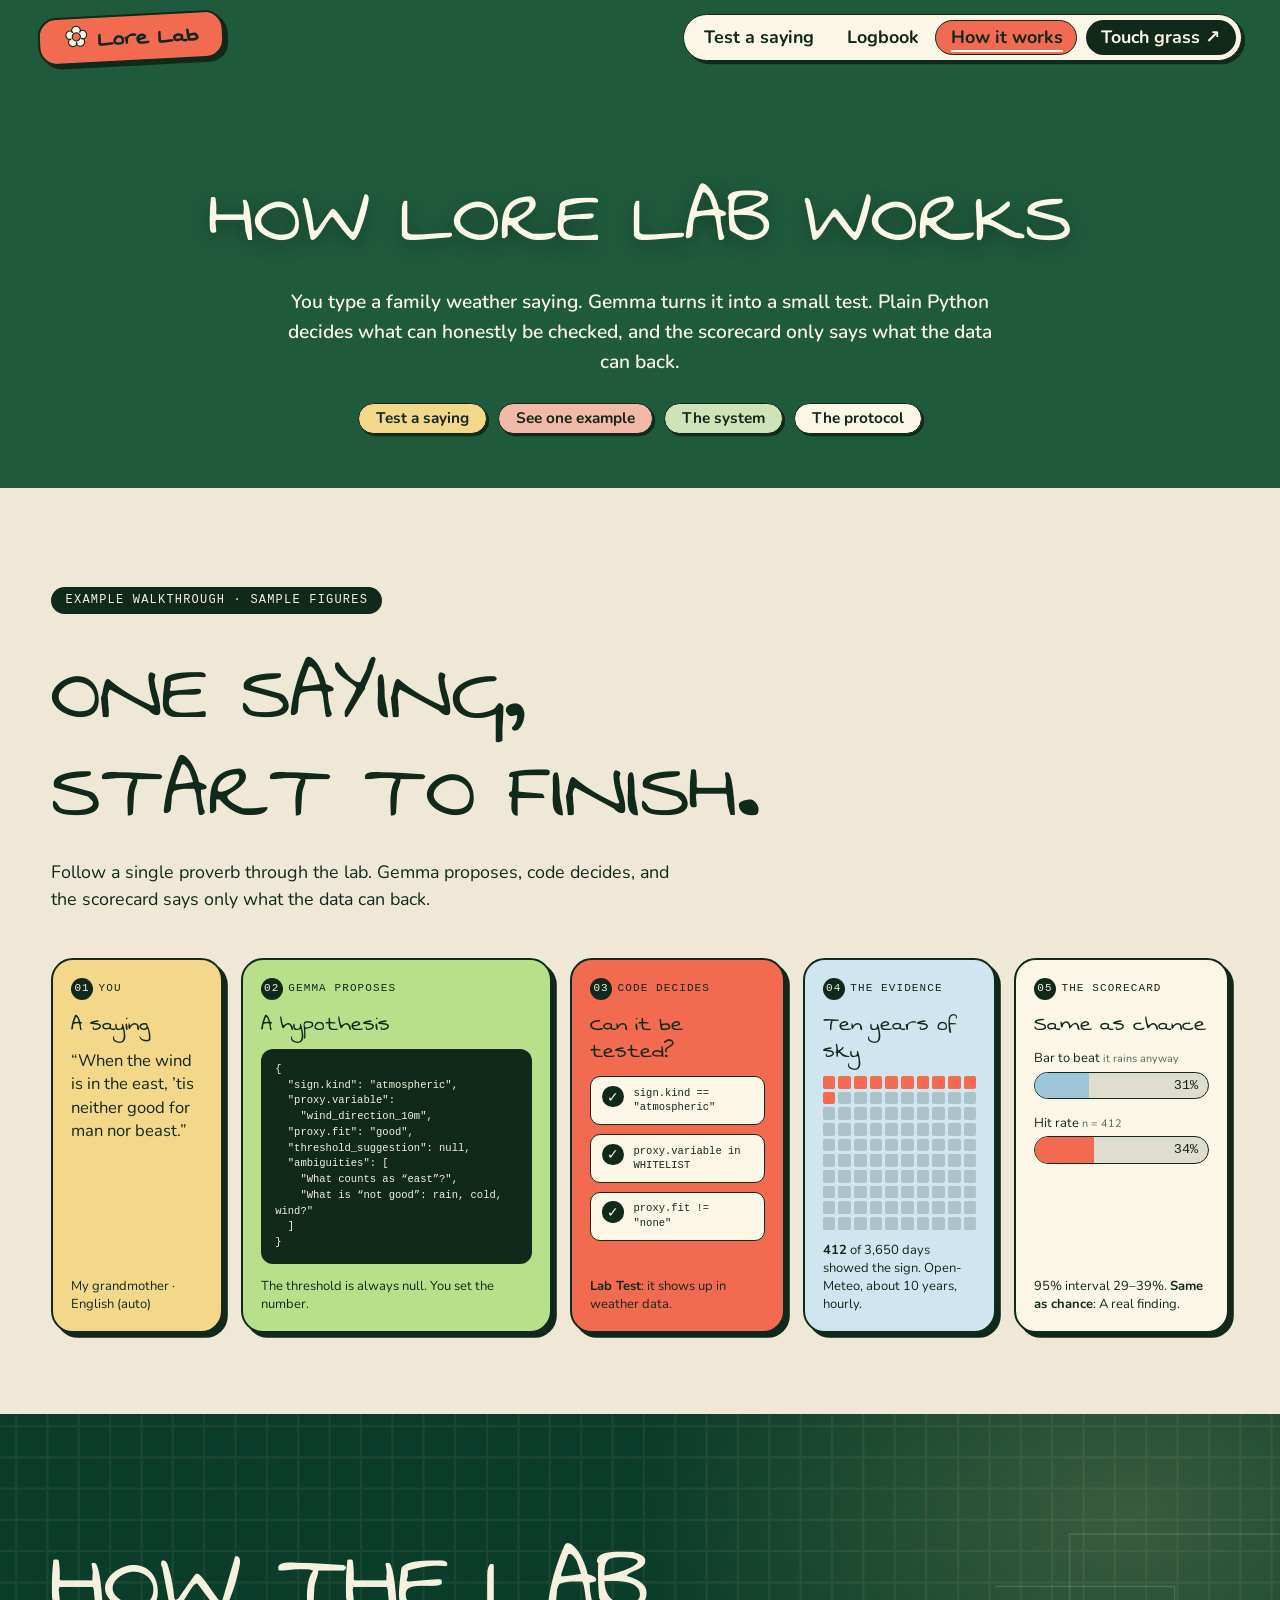
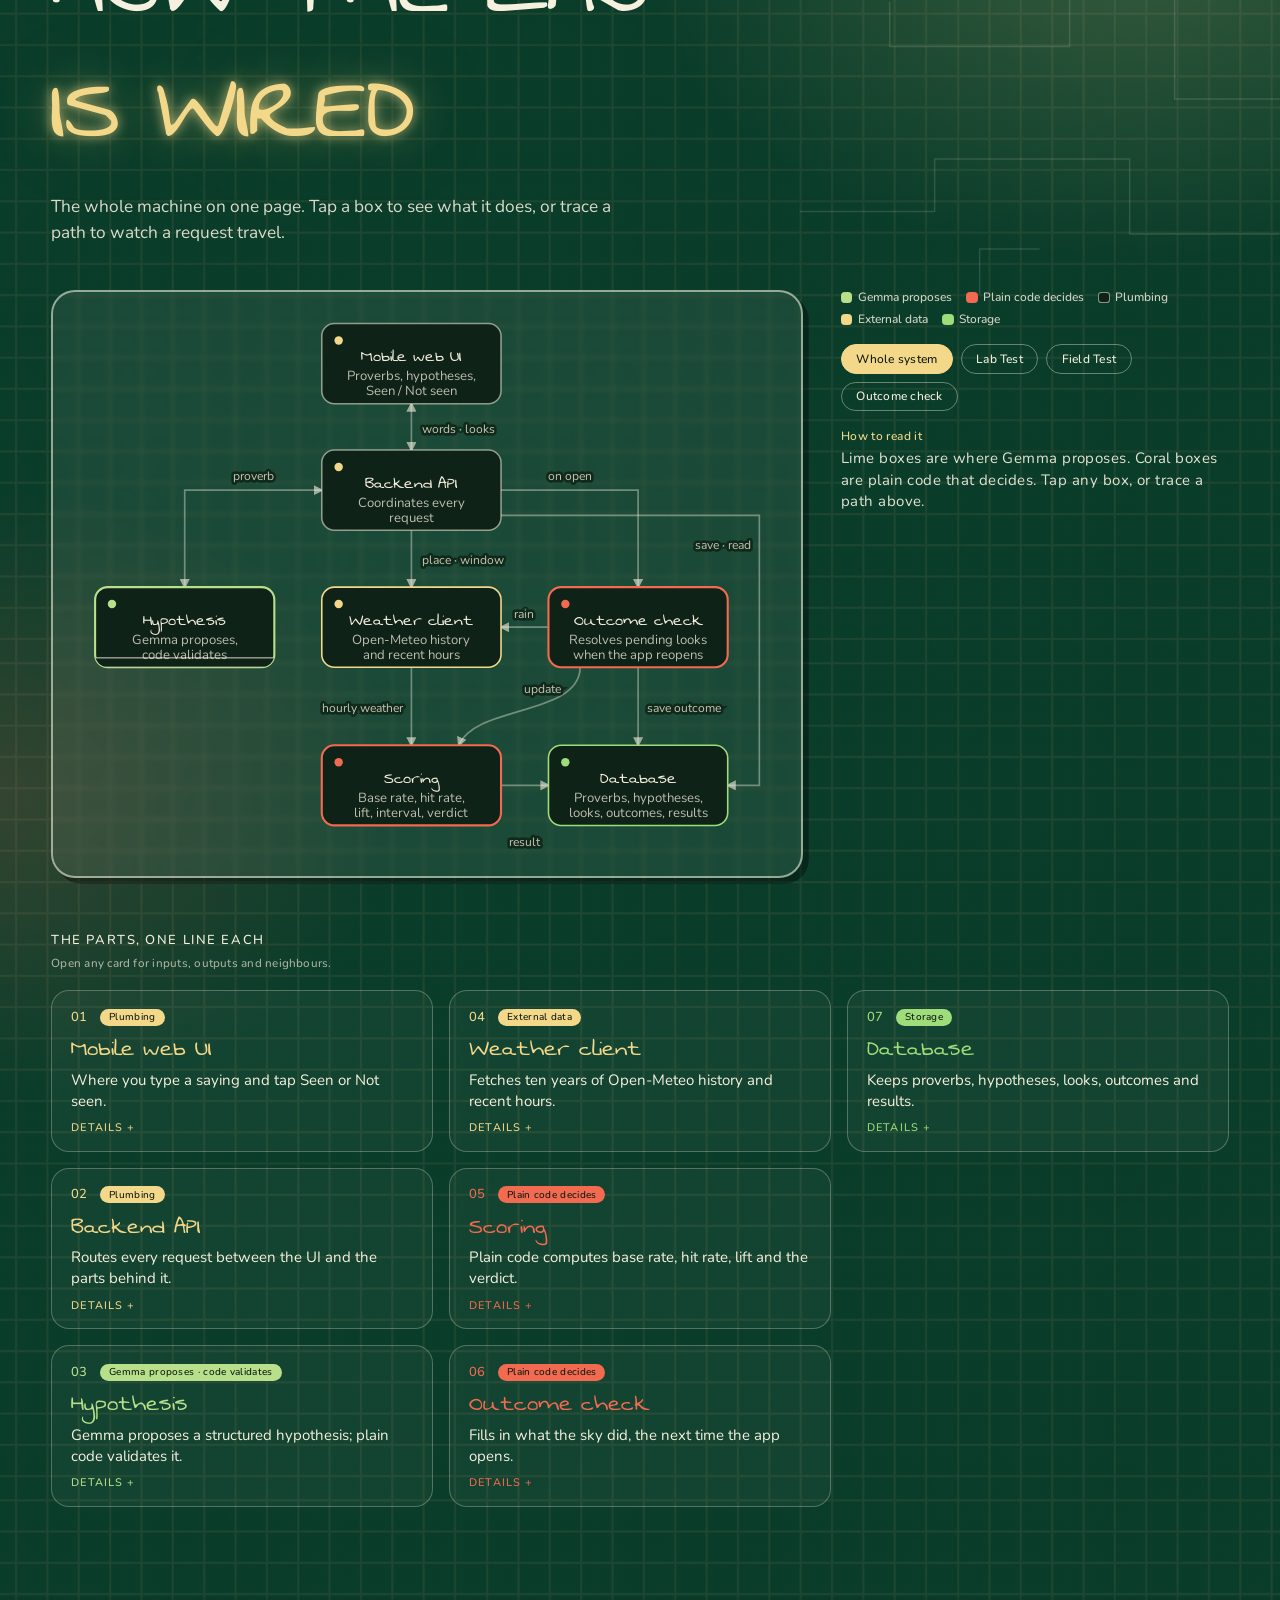
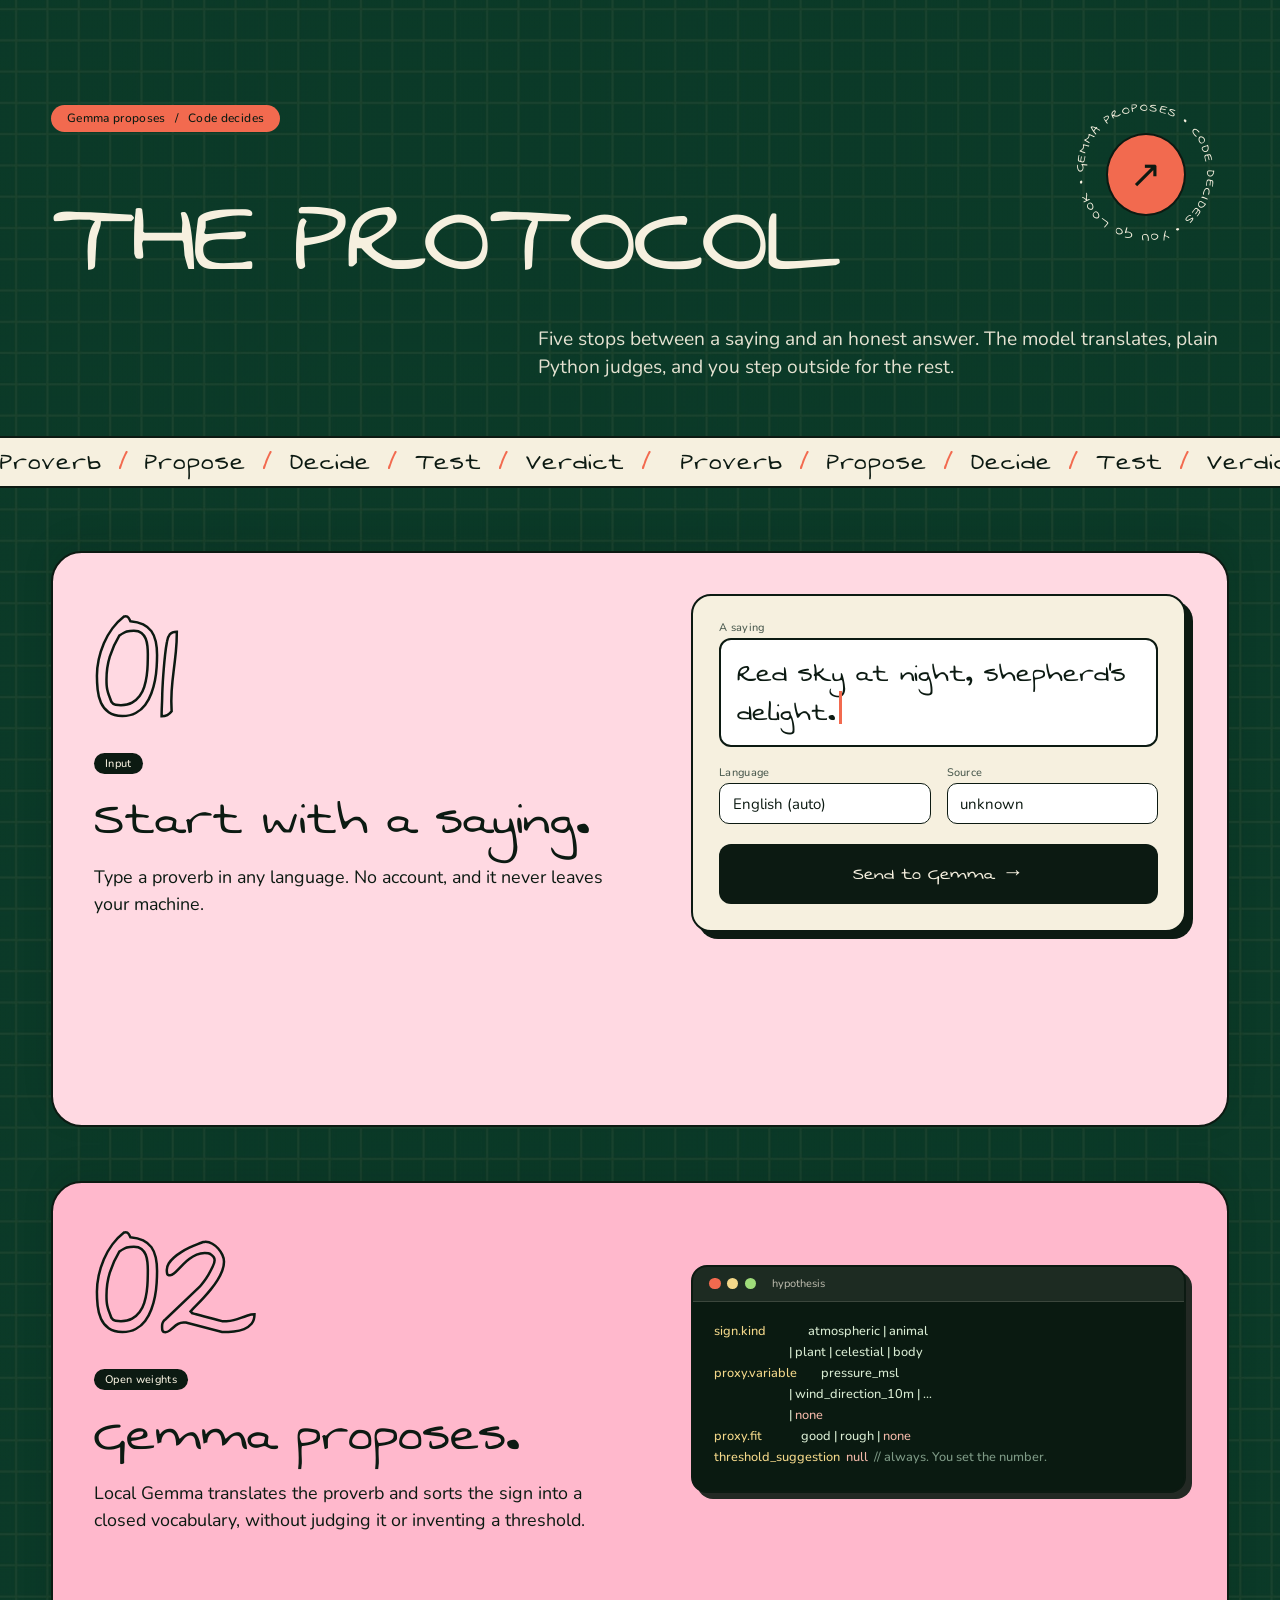
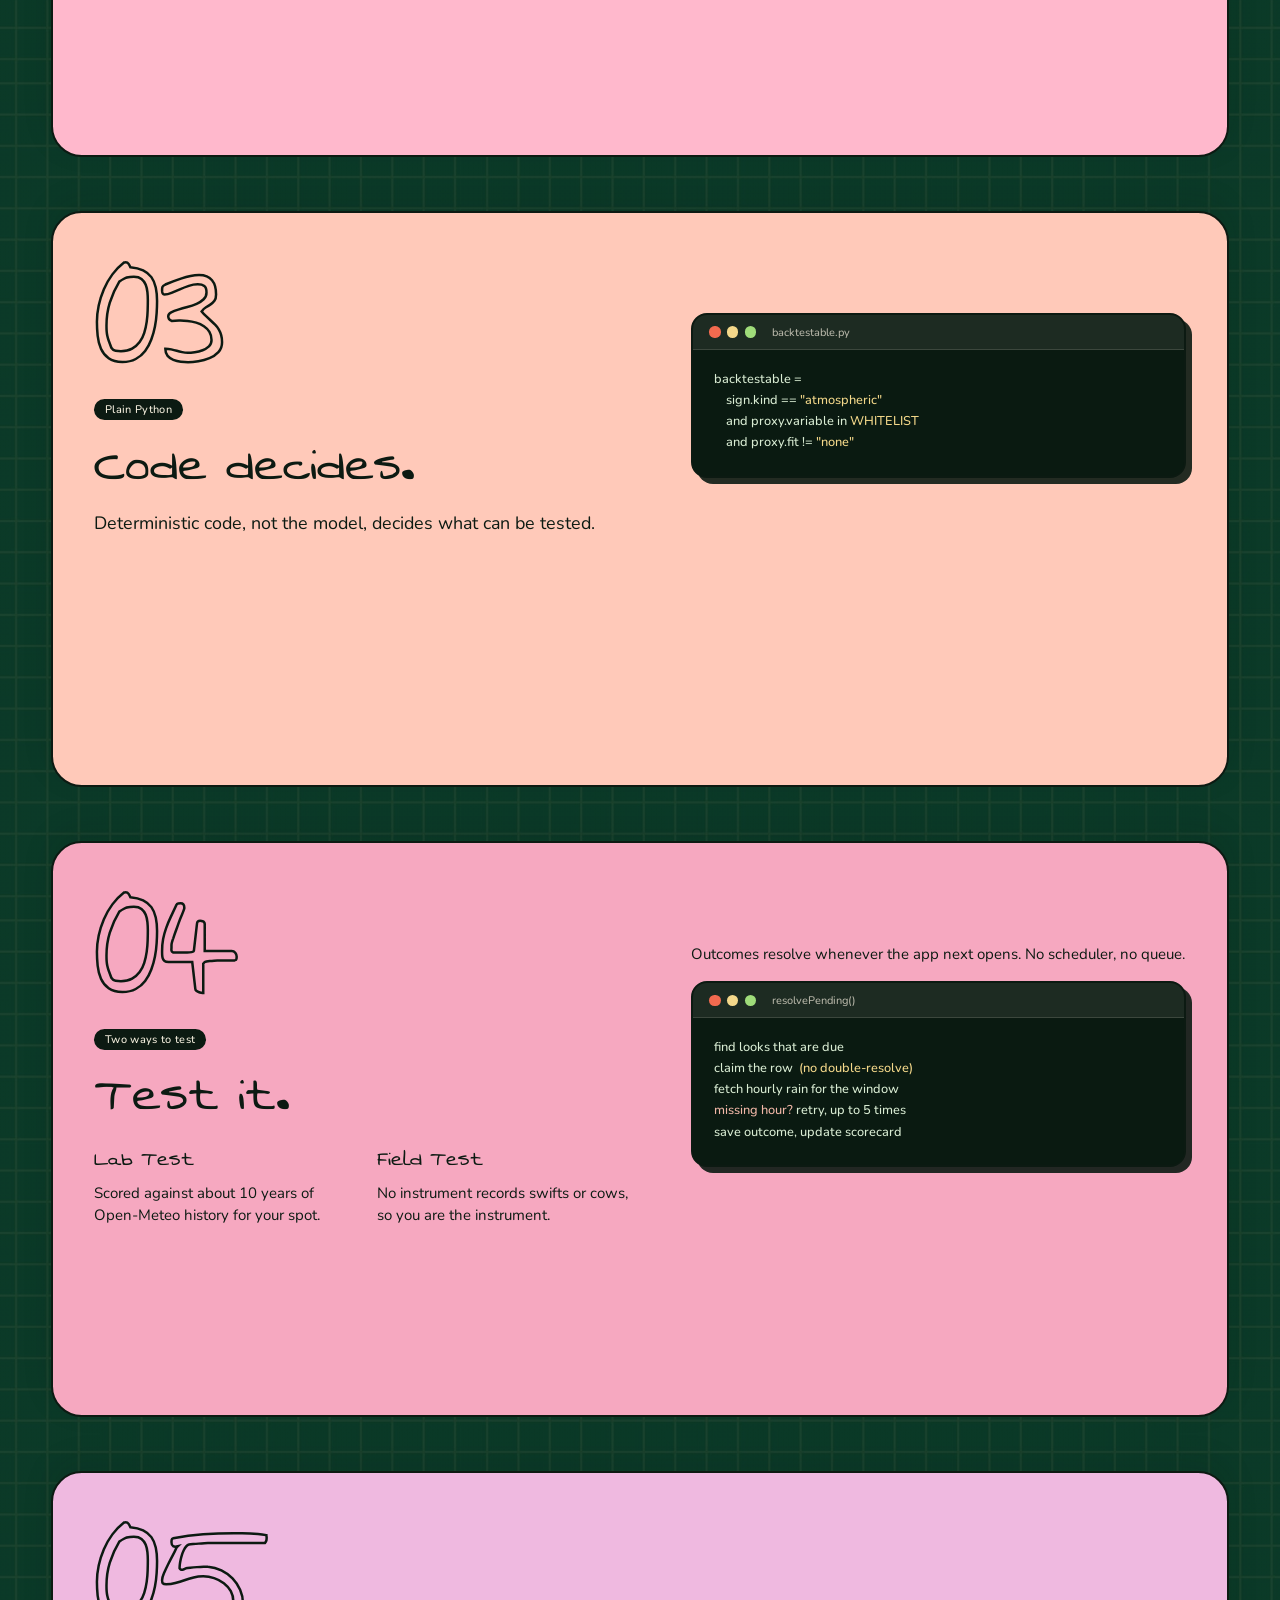
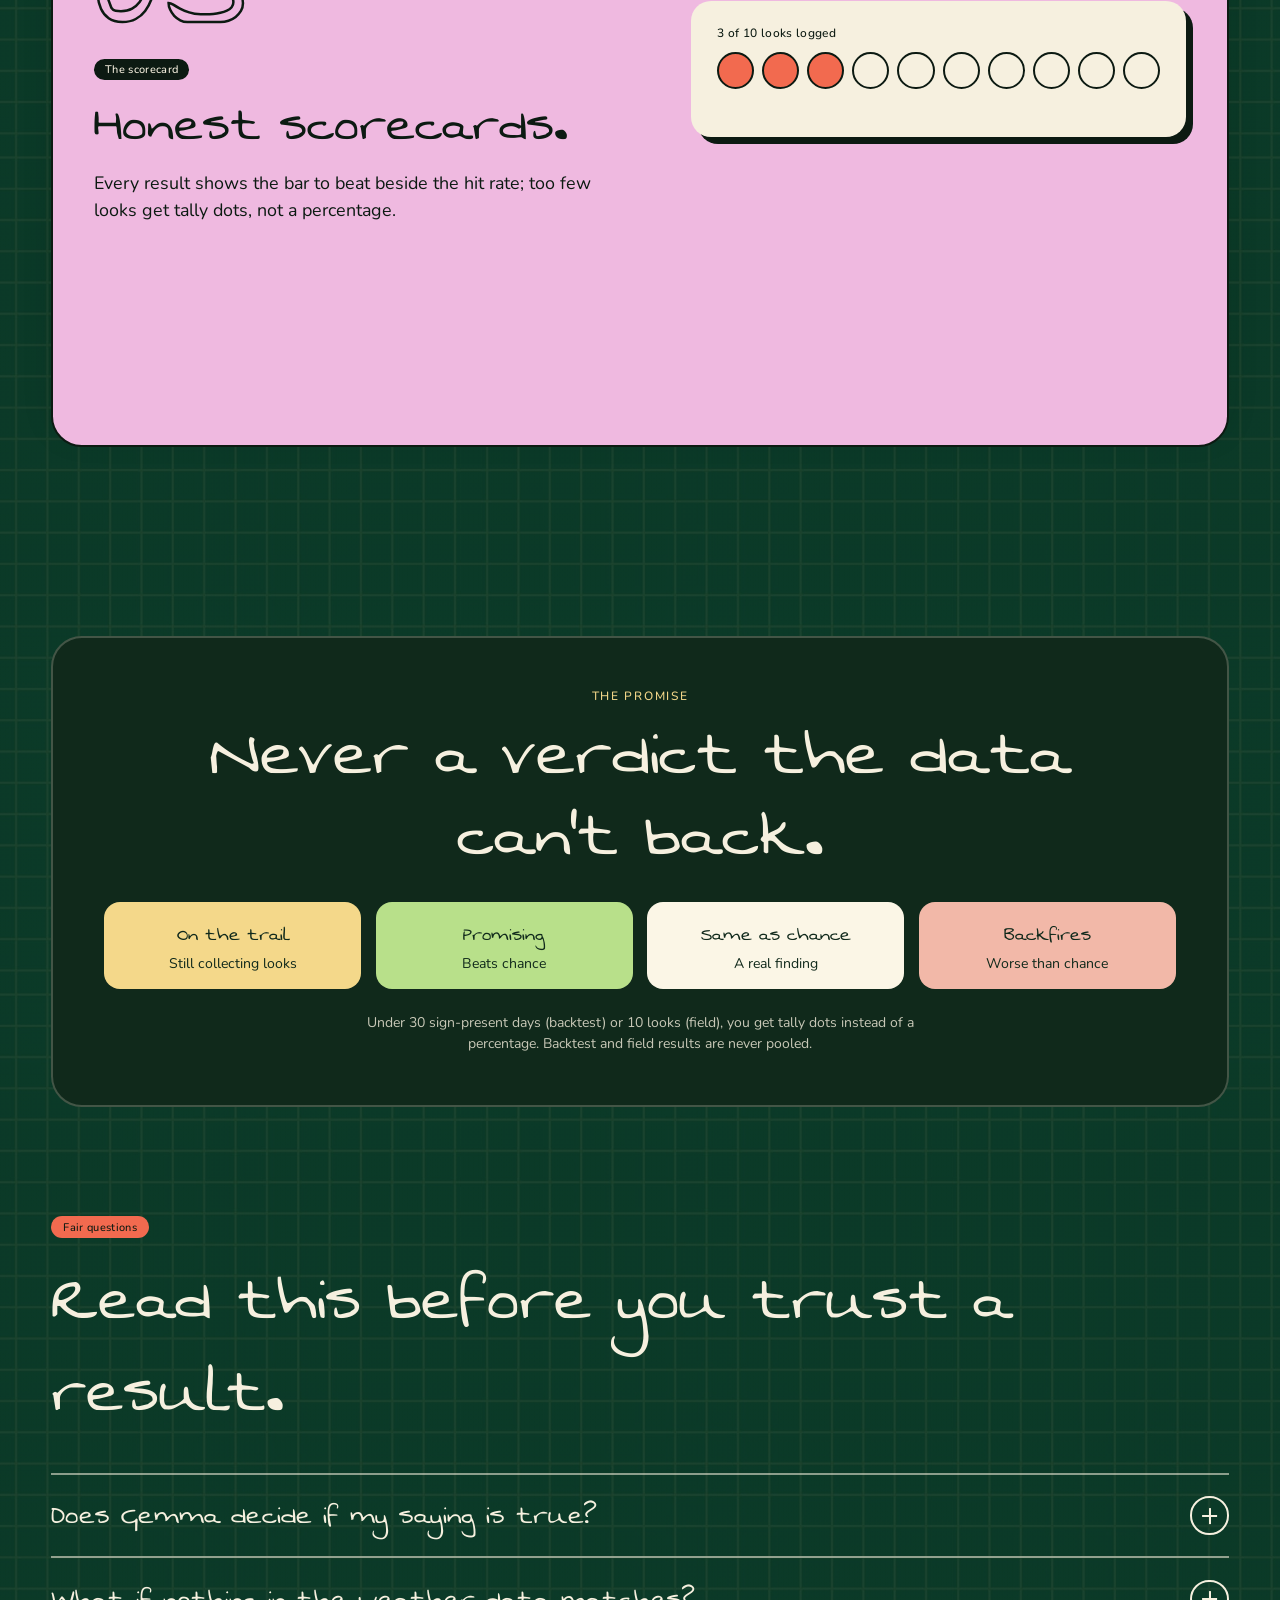
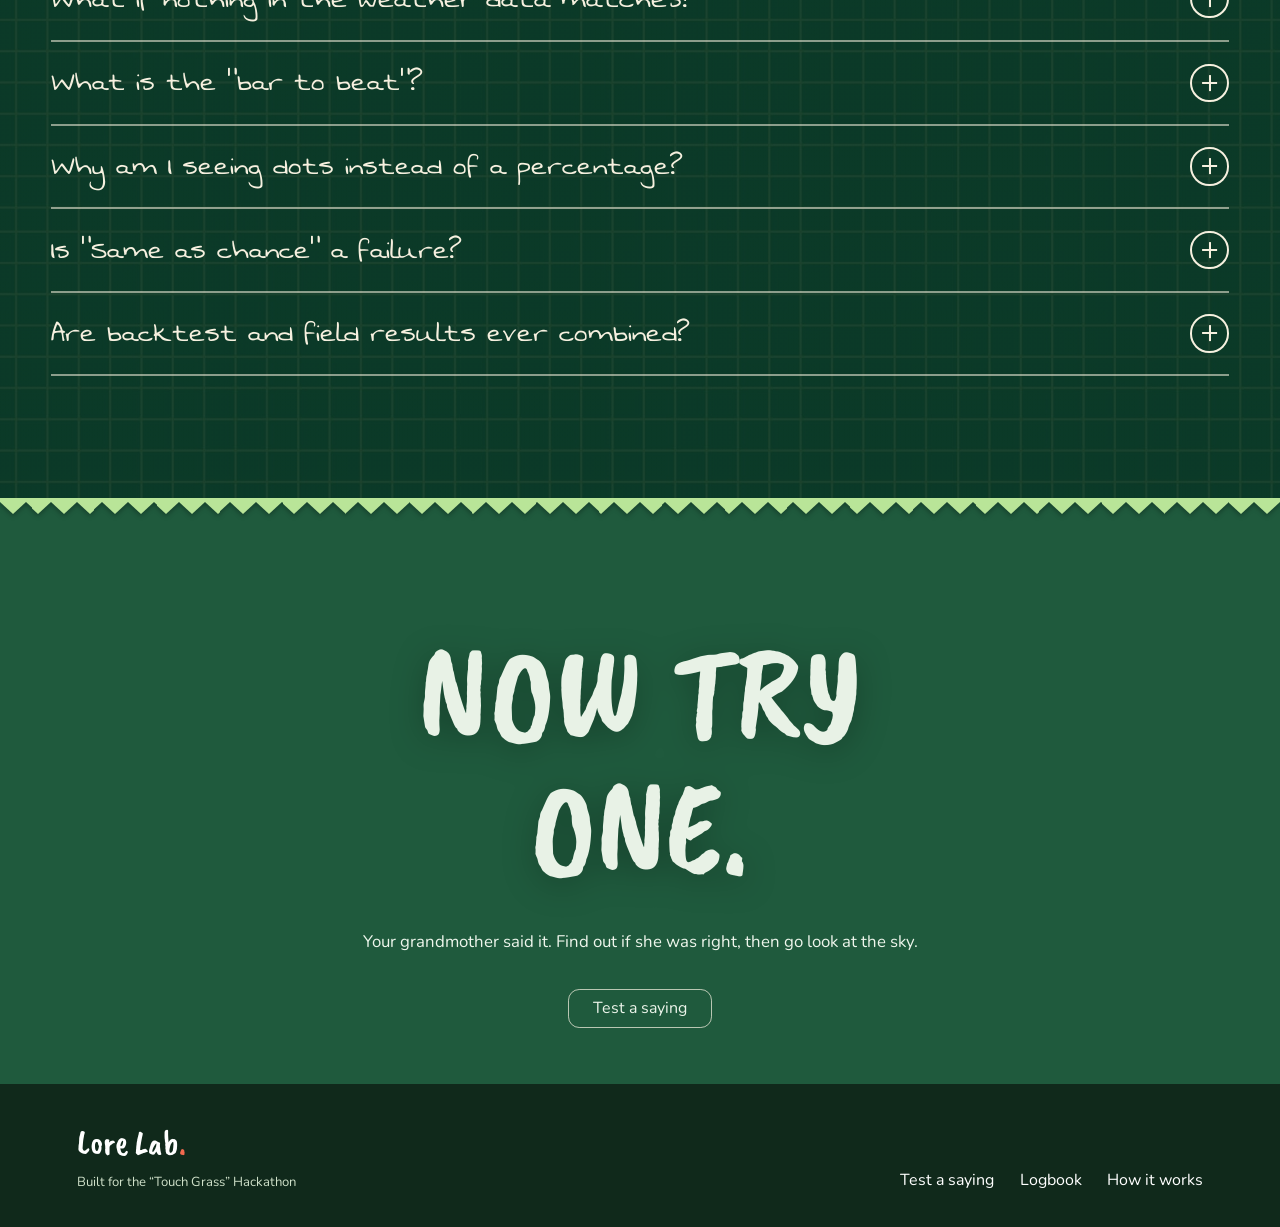
==== commit 78992e2a: "updated frontend" ====
--- a/frontend/how-it-works.html
+++ b/frontend/how-it-works.html
@@ -19,9 +19,9 @@
   <meta name="description" content="How Lore Lab turns a family weather saying into an honest, checkable test: Gemma proposes, plain code decides.">
   <link rel="preconnect" href="https://fonts.googleapis.com">
   <link rel="preconnect" href="https://fonts.gstatic.com" crossorigin>
-  <link href="https://fonts.googleapis.com/css2?family=Caveat+Brush&family=Patrick+Hand&display=swap" rel="stylesheet">
+  <link href="https://fonts.googleapis.com/css2?family=Caveat+Brush&display=swap" rel="stylesheet">
   <!-- TEMPORARY: style.css and sections.css still name the old fonts. Delete this line after running swap-fonts.sh on them. -->
-  <link href="https://fonts.googleapis.com/css2?family=Delicious+Handrawn&family=Delius&family=Swanky+and+Moo+Moo&display=swap" rel="stylesheet">
+  <link href="https://fonts.googleapis.com/css2?family=Swanky+and+Moo+Moo&display=swap" rel="stylesheet">
   <link href="https://fonts.googleapis.com/css2?family=Nunito:wght@400;500;600;700;800&display=swap" rel="stylesheet">
   <link rel="stylesheet" href="style.css">
   <link rel="stylesheet" href="lore.css">
@@ -277,4 +277,4 @@
   <script src="script.js"></script>
   <script src="sections.js"></script>
 </body>
-</html>
+</html>
--- a/frontend/style.css
+++ b/frontend/style.css
@@ -33,7 +33,7 @@
   align-items: center;
   justify-content: space-between;
   padding: 0 12.5vw 0 12vw;
-  font-family: "Delius","Comic Sans MS","Chalkboard SE","Comic Neue",cursive;
+  font-family: "Nunito","Comic Sans MS","Chalkboard SE","Comic Neue",cursive;
   font-size:clamp(15px,1.75vw,42px);
   color: #ffffff;
   text-shadow: 0 1px 4px rgba(0, 0, 0, 0.45);
@@ -125,7 +125,7 @@
   max-width: 100%;
   padding: 0.45vw 1.5vw;
   text-align: center;
-  font-family: "Delius","Comic Sans MS","Chalkboard SE","Comic Neue",cursive;
+  font-family: "Nunito","Comic Sans MS","Chalkboard SE","Comic Neue",cursive;
   font-size:clamp(12px,1.05vw,25px);
   letter-spacing: 0.16vw;
   text-transform: uppercase;
@@ -176,7 +176,7 @@
 .hero__text {
   width: 100%;
   text-align: center;
-  font-family: "Delius","Comic Sans MS","Chalkboard SE","Comic Neue",cursive;
+  font-family: "Nunito","Comic Sans MS","Chalkboard SE","Comic Neue",cursive;
   font-size:clamp(15px,1.72vw,41px);
   line-height: 1.34;
   color: #eef6ec;
@@ -251,7 +251,7 @@
   flex: 1;
   min-width: 0;
   padding: 1.05vw 1.6vw;
-  font-family: "Delius","Comic Sans MS","Chalkboard SE","Comic Neue",cursive;
+  font-family: "Nunito","Comic Sans MS","Chalkboard SE","Comic Neue",cursive;
   font-size:clamp(12px,1.3vw,31px);
   color: #10291b;
   background: #fbf6e6; /* cream construction paper */
@@ -309,7 +309,7 @@
   left: 0;
   width: 100%;
   text-align: center;
-  font-family: "Delius","Comic Sans MS","Chalkboard SE","Comic Neue",cursive;
+  font-family: "Nunito","Comic Sans MS","Chalkboard SE","Comic Neue",cursive;
   font-size:clamp(12px,1.2vw,29px);
   color: #fbf6e6;
   min-height: 1.5vw;
@@ -327,7 +327,7 @@
   width: 100vw;
   min-height: 53vw;
   overflow: hidden;
-  font-family: "Delicious Handrawn","Segoe Print","Bradley Hand","Comic Sans MS",cursive;
+  font-family: "Swanky and Moo Moo","Segoe Print","Bradley Hand","Comic Sans MS",cursive;
   color: #ffffff;
   background: url("assets/grid.jpg") top left / 36.8vw auto repeat;
 }
@@ -553,7 +553,7 @@
 .hero__scroll {
   position: absolute; left: 50%; bottom: 3.5vh; z-index: 6; transform: translateX(-50%);
   display: flex; flex-direction: column; align-items: center; gap: 0.2vw;
-  font-family: "Delius","Comic Sans MS","Chalkboard SE","Comic Neue",cursive; font-size:clamp(12px,1.2vw,29px); color: #eef6ec; text-decoration: none;
+  font-family: "Nunito","Comic Sans MS","Chalkboard SE","Comic Neue",cursive; font-size:clamp(12px,1.2vw,29px); color: #eef6ec; text-decoration: none;
   text-shadow: 0 1px 4px rgba(0,0,0,.5); animation: bob 2.2s ease-in-out infinite;
 }
 .hero__scroll i { font-style: normal; font-size:clamp(17px,2vw,48px); color: #f26a4f; }
@@ -682,7 +682,7 @@
 }
 
 /* ===== a11y: skip link (visible only on keyboard focus) ===== */
-.skip-link{position:fixed;left:1rem;top:-4rem;z-index:100;padding:.6em 1.1em;font-family:"Delius","Comic Sans MS","Chalkboard SE","Comic Neue",cursive;font-size:1rem;color:var(--deep);background:var(--cream);border:2px solid var(--deep);border-radius:.6em;box-shadow:.2em .2em 0 var(--deep);text-decoration:none;transition:top .2s}
+.skip-link{position:fixed;left:1rem;top:-4rem;z-index:100;padding:.6em 1.1em;font-family:"Nunito","Comic Sans MS","Chalkboard SE","Comic Neue",cursive;font-size:1rem;color:var(--deep);background:var(--cream);border:2px solid var(--deep);border-radius:.6em;box-shadow:.2em .2em 0 var(--deep);text-decoration:none;transition:top .2s}
 .skip-link:focus{top:1rem}
 
 
@@ -754,7 +754,7 @@
   filter:drop-shadow(0 .45rem .4rem rgba(8,40,70,.3))}
 .ld-tag::before{content:"";position:absolute;inset:.35rem;border:.13rem dashed rgba(16,41,27,.35);border-radius:inherit;pointer-events:none}
 .loader__title{font-family:"Swanky and Moo Moo","Chalkboard SE","Comic Sans MS","Marker Felt",cursive;font-size:clamp(2.8rem,10vw,4.8rem);line-height:1;margin:0 0 .35rem}
-.loader__msg{min-height:1.5em;margin:0 0 .8rem;font-family:"Delius","Comic Sans MS","Chalkboard SE","Comic Neue",cursive;font-size:clamp(.95rem,2.4vw,1.15rem)}
+.loader__msg{min-height:1.5em;margin:0 0 .8rem;font-family:"Nunito","Comic Sans MS","Chalkboard SE","Comic Neue",cursive;font-size:clamp(.95rem,2.4vw,1.15rem)}
 .loader__bar{width:min(17rem,60vw);height:1rem;overflow:hidden;background:#e7dcc0;border-radius:99px;box-shadow:inset 0 .12rem .2rem rgba(60,40,10,.3)}
 .loader__bar i{display:block;height:100%;width:8%;border-radius:99px;
   background:repeating-linear-gradient(135deg,var(--coral) 0 .6rem,#f58a73 .6rem 1.2rem);background-size:200% 100%;
@@ -838,7 +838,7 @@
 
 /* ===== 9+ pass ===== */
 /* hero: "try a saying" chips fill the lower third and point to the engine */
-.hero__try{display:flex;flex-wrap:wrap;justify-content:center;align-items:center;gap:.6em .7em;margin-top:1.4vw;font-family:"Delius","Comic Sans MS","Chalkboard SE",cursive;font-size:clamp(14px,1.2vw,26px);color:#eef6ec;animation:text-in .9s .4s cubic-bezier(.2,.8,.2,1) both;position:relative;z-index:12}
+.hero__try{display:flex;flex-wrap:wrap;justify-content:center;align-items:center;gap:.6em .7em;margin-top:1.4vw;font-family:"Nunito","Comic Sans MS","Chalkboard SE",cursive;font-size:clamp(14px,1.2vw,26px);color:#eef6ec;animation:text-in .9s .4s cubic-bezier(.2,.8,.2,1) both;position:relative;z-index:12}
 .hero__try a{padding:.3em .95em;color:#10291b;text-decoration:none;background:#f4d88a;border:.12em solid #10291b;border-radius:999px;box-shadow:.14em .14em 0 #10291b;transition:translate .15s ease,box-shadow .15s ease,background .15s ease}
 .hero__try a:nth-of-type(2){background:#f2b8a8}.hero__try a:nth-of-type(3){background:#cfe3b8}
 .hero__try a:hover,.hero__try a:focus-visible{translate:-.05em -.1em;box-shadow:.2em .25em 0 #10291b}
--- a/frontend/lore.css
+++ b/frontend/lore.css
@@ -2,8 +2,8 @@
    Display = chunky brush handwriting for titles, Body = friendly readable handwriting.
    (index.html and notebook.html load both from Google Fonts.) */
 :root{
-  --font-display:"Caveat Brush","Patrick Hand","Chalkboard SE","Comic Sans MS",cursive;
-  --font-body:"Patrick Hand","Chalkboard SE","Comic Sans MS",cursive;
+  --font-display:"Caveat Brush","Chalkboard SE","Comic Sans MS",cursive;
+  --font-body:"Chalkboard SE","Comic Sans MS",cursive;
 }
 /* =========================================================
    Lore Lab · Experiment Engine, Architecture, Field Report
@@ -512,4 +512,4 @@
 .lore-cal__stamp{position:absolute;right:.5em;top:-1.6em;width:4.4em;height:auto;mix-blend-mode:multiply;rotate:12deg;opacity:0;scale:1.9;pointer-events:none;
   transition:opacity .3s ease,scale .5s cubic-bezier(.3,1.9,.5,1)}
 .lore-cal.is-done .lore-cal__stamp{opacity:.9;scale:1}
-@media(max-width:800px){.lore-cal .lore-field{font-size:16px}}
+@media(max-width:800px){.lore-cal .lore-field{font-size:16px}}
--- a/frontend/sections.css
+++ b/frontend/sections.css
@@ -9,7 +9,7 @@
 
 /* ================= ARCHITECTURE ================= */
 .ax{position:relative;overflow-x:clip;color:var(--s-cream);background:#10291b;
-  padding:clamp(5rem,12vh,9rem) 0 clamp(4rem,10vh,8rem);font-family:"Delius","Comic Sans MS","Chalkboard SE","Comic Neue",cursive}
+  padding:clamp(5rem,12vh,9rem) 0 clamp(4rem,10vh,8rem);font-family:"Nunito","Comic Sans MS","Chalkboard SE","Comic Neue",cursive}
 .ax__glow{position:absolute;inset:0;pointer-events:none;
   background:radial-gradient(55vw 38vw at 88% 6%,rgba(244,216,138,.14),transparent 70%),radial-gradient(40vw 30vw at 0% 60%,rgba(242,106,79,.08),transparent 70%)}
 .ax__wrap{position:relative;z-index:1;width:min(1500px,92vw);margin:0 auto}
@@ -57,7 +57,7 @@
 .ax-n{cursor:pointer;outline:none;transition:opacity .35s}
 .ax-n rect{fill:#0f2218;stroke:rgba(246,240,223,.55);stroke-width:1.5;transition:fill .3s,stroke .3s}
 .ax-n .nm{font-family:"Swanky and Moo Moo","Chalkboard SE","Comic Sans MS","Marker Felt",cursive;font-size:19px;fill:#f6f0df;transition:fill .3s}
-.ax-n .sb{font-family:"Delius","Comic Sans MS","Chalkboard SE","Comic Neue",cursive;font-size:12.5px;fill:rgba(246,240,223,.75);transition:fill .3s}
+.ax-n .sb{font-family:"Nunito","Comic Sans MS","Chalkboard SE","Comic Neue",cursive;font-size:12.5px;fill:rgba(246,240,223,.75);transition:fill .3s}
 .ax-n .dot{fill:var(--c,#f4d88a)}
 .ax-n--code{--c:#f26a4f}.ax-n--ext{--c:#f4d88a}.ax-n--store{--c:#9fdc7a}
 .ax-n:hover rect{stroke:#f6f0df}
@@ -89,7 +89,7 @@
 }
 
 /* ================= PROTOCOL ================= */
-.px{position:relative;overflow-x:clip;color:var(--s-ink);background:var(--px-bg);padding:clamp(5rem,12vh,9rem) 0 clamp(4rem,10vh,7rem);font-family:"Delius","Comic Sans MS","Chalkboard SE","Comic Neue",cursive}
+.px{position:relative;overflow-x:clip;color:var(--s-ink);background:var(--px-bg);padding:clamp(5rem,12vh,9rem) 0 clamp(4rem,10vh,7rem);font-family:"Nunito","Comic Sans MS","Chalkboard SE","Comic Neue",cursive}
 .px__top{width:min(1500px,92vw);margin:0 auto clamp(2.5rem,6vh,4rem)}
 .px__pill{display:inline-block;padding:.65em 1.3em;font:500 clamp(12px,.9vw,14px)/1 var(--s-mono);letter-spacing:.12em;text-transform:uppercase;color:var(--s-cream);background:var(--s-ink);border-radius:99px}
 .px__pill i{font-style:normal;color:var(--s-coral);margin:0 .5em}
@@ -135,7 +135,7 @@
 
 .px-input{padding:clamp(1.2rem,2vw,2rem);background:var(--s-cream);border:2px solid var(--s-ink);border-radius:20px;box-shadow:7px 7px 0 var(--s-ink)}
 .px-input__label{margin:0 0 .35rem;font:500 clamp(11px,.85vw,13px)/1 var(--s-mono);letter-spacing:.12em;text-transform:uppercase;color:#4c5b50}
-.px-input__field{margin:0 0 1.2rem;padding:.9rem 1rem;font-family:"Delicious Handrawn","Segoe Print","Bradley Hand","Comic Sans MS",cursive;font-size:clamp(1.7rem,2.6vw,3rem);line-height:1.1;background:#fff;border:2px solid var(--s-ink);border-radius:12px}
+.px-input__field{margin:0 0 1.2rem;padding:.9rem 1rem;font-family:"Swanky and Moo Moo","Segoe Print","Bradley Hand","Comic Sans MS",cursive;font-size:clamp(1.7rem,2.6vw,3rem);line-height:1.1;background:#fff;border:2px solid var(--s-ink);border-radius:12px}
 .px-caret{display:inline-block;width:.09em;height:1em;margin-left:.08em;vertical-align:-.12em;background:var(--s-coral);animation:px-blink 1s steps(1) infinite}
 @keyframes px-blink{50%{opacity:0}}
 .px-input__row{display:grid;grid-template-columns:1fr 1fr;gap:1rem;margin-bottom:1.2rem}
@@ -246,7 +246,7 @@
 .px__title{white-space:normal;line-height:1.05}
 .px-sec-h h3{line-height:1.15;margin-bottom:1rem}
 .px-stamp{rotate:0deg}
-.px-card__saying{max-width:22em;margin:0;font-family:"Delicious Handrawn","Segoe Print","Bradley Hand","Comic Sans MS",cursive;font-size:clamp(1.6rem,2.4vw,2.8rem);line-height:1.2}
+.px-card__saying{max-width:22em;margin:0;font-family:"Swanky and Moo Moo","Segoe Print","Bradley Hand","Comic Sans MS",cursive;font-size:clamp(1.6rem,2.4vw,2.8rem);line-height:1.2}
 .px-ex{padding:clamp(1.2rem,2vw,2rem);background:var(--s-cream);border:2px solid var(--s-ink);border-radius:20px;box-shadow:7px 7px 0 var(--s-ink)}
 .px-ex::before{left:calc(clamp(1.2rem,2vw,2rem) + 1.05rem);top:calc(clamp(1.2rem,2vw,2rem) + 1.6rem);bottom:calc(clamp(1.2rem,2vw,2rem) + 1.6rem)}
 
@@ -298,9 +298,9 @@
 .px-q button[aria-expanded="true"] i{background:#f26a4f}
 .px-caret{background:#f26a4f}
 /* ===== theme patch: bring Architecture + Protocol into the green-paper world ===== */
-.ax{--s-mono:"Delius","Comic Sans MS","Chalkboard SE","Comic Neue",cursive;
+.ax{--s-mono:"Nunito","Comic Sans MS","Chalkboard SE","Comic Neue",cursive;
   background:linear-gradient(rgba(16,41,27,.62),rgba(16,41,27,.62)),url("assets/grid.jpg") top left/36.8vw auto repeat,#10291b}
-.px{--s-mono:"Delius","Comic Sans MS","Chalkboard SE","Comic Neue",cursive}
+.px{--s-mono:"Nunito","Comic Sans MS","Chalkboard SE","Comic Neue",cursive}
 .ax__kicker,.ax-row__tag,.ax-row__io dt,.ax__cap b,.ax__cap,.ax-stepn,
 .px__pill,.px__track span,.px-card__tag,.px-input__label,.px-score__cap,.px-sec-tag{text-transform:none;letter-spacing:.03em}
 .ax__chips button{letter-spacing:.02em}
@@ -416,7 +416,7 @@
 }
 
 /* ===================== One run strip ===================== */
-.run{position:relative;overflow-x:clip;background:#efe8d6;color:#10291b;padding:clamp(4.5rem,11vh,8rem) 0 clamp(4rem,9vh,6rem);font-family:"Delius","Comic Sans MS","Chalkboard SE",cursive}
+.run{position:relative;overflow-x:clip;background:#efe8d6;color:#10291b;padding:clamp(4.5rem,11vh,8rem) 0 clamp(4rem,9vh,6rem);font-family:"Nunito","Comic Sans MS","Chalkboard SE",cursive}
 .run__wrap{width:min(1500px,92vw);margin:0 auto}
 .run__pill{display:inline-block;padding:.6em 1.2em;font:500 clamp(12px,.9vw,14px)/1 var(--s-mono);letter-spacing:.1em;text-transform:uppercase;color:#f6f0df;background:#10291b;border-radius:99px}
 .run__title{margin:.3em 0 .2em;font-family:"Swanky and Moo Moo","Chalkboard SE","Comic Sans MS",cursive;font-weight:400;font-size:clamp(2.8rem,8vw,9rem);line-height:.95;color:#10291b}
--- a/frontend/readability.css
+++ b/frontend/readability.css
@@ -181,4 +181,42 @@
 
 @media (max-width:800px){
   .way__more a{font-size:16px}
+}
+
+/* Lore Lab · quickrun.css — one-tap result, proof strip, return hooks. Delete this file + link to undo. */
+.qr{background:#1f5a3d;padding:0 5vw;scroll-margin-top:4.5rem}
+.qr:has(> [hidden]:nth-child(1)):has(> [hidden]:nth-child(2)):has(> [hidden]:nth-child(3)){display:none}
+.qr > *{max-width:820px;margin:0 auto}
+.qr-proof{display:flex;flex-wrap:wrap;justify-content:center;gap:.8em 2.2em;padding:1.6rem 0 .4rem;color:#fbf6e6}
+.qr-proof div{display:grid;justify-items:center;text-align:center}
+.qr-proof b{font:400 clamp(1.9rem,4vw,2.8rem)/1 var(--font-display);color:#f4d88a}
+.qr-proof span{font:700 .95rem/1.3 var(--font-body)}
+.qr-out,.qr-example{padding:1.6rem 0 2.2rem}
+.qr-box,.qr-wait{background:#fffaf0;color:var(--ink);border:.12em solid var(--ink);border-radius:.9em;box-shadow:.35em .35em 0 rgba(16,41,27,.55);padding:1.2em 1.3em}
+.qr-box h3{margin:0 0 .3em;font:400 1.6rem/1.15 var(--font-display)}
+.qr-kick{margin:0 0 .5em;font:800 .85rem/1 var(--font-body);letter-spacing:.08em;text-transform:uppercase}
+.qr-example .qr-kick{color:#f4d88a}
+.qr-box .lore-card{margin-top:.2em}
+.qr-wait{display:flex;align-items:center;gap:.8em;font:700 1.05rem/1.4 var(--font-body)}
+.qr-wait i{width:1.1em;height:1.1em;border:.18em solid var(--ink);border-right-color:transparent;border-radius:50%;animation:qr-spin .8s linear infinite}
+@keyframes qr-spin{to{rotate:360deg}}
+.qr-used{margin:1em 0 0;font:600 .95rem/1.6 var(--font-body)}
+.qr-used select{font:inherit;padding:.1em .4em;background:#fbf6e6;border:.1em solid var(--ink);border-radius:.4em;color:var(--ink)}
+.qr-used a{color:var(--ink);font-weight:800}
+.qr-actions{display:flex;flex-wrap:wrap;gap:.7em;margin-top:1.1em}
+.qr-btn{display:inline-block;padding:.5em 1.2em;font:800 1rem/1.2 var(--font-body);color:var(--ink);text-decoration:none;cursor:pointer;background:#f4d88a;border:.12em solid var(--ink);border-radius:999px;box-shadow:.16em .16em 0 var(--ink);transition:translate .15s ease,box-shadow .15s ease}
+.qr-btn--coral{background:#f26a4f}
+.qr-btn--ghost{background:#fbf6e6}
+.qr-btn:hover,.qr-btn:focus-visible{translate:-.05em -.1em;box-shadow:.22em .26em 0 var(--ink)}
+.qr-note{min-height:1.4em;margin:.8em 0 0;font:600 .9rem/1.4 var(--font-body)}
+.hero__try a[aria-disabled="true"]{opacity:.6;pointer-events:none}
+@media (prefers-reduced-motion:reduce){.qr-wait i{animation:none}}
+@media (max-width:520px){.qr-btn{flex:1 1 100%;text-align:center}}
+
+
+/* ---------- Tap targets: 44px minimum (WCAG 2.5.5 / Apple HIG) ---------- */
+.hero__try a{display:inline-flex;align-items:center;min-height:44px;padding:.4em 1.15em}
+@media (pointer:coarse){
+  .lore-chip,.lore-btn,.lore-tab,.header__menu,.qr-btn{min-height:44px}
+  .lore-chip{display:inline-flex;align-items:center;padding:.4em 1em}
 }
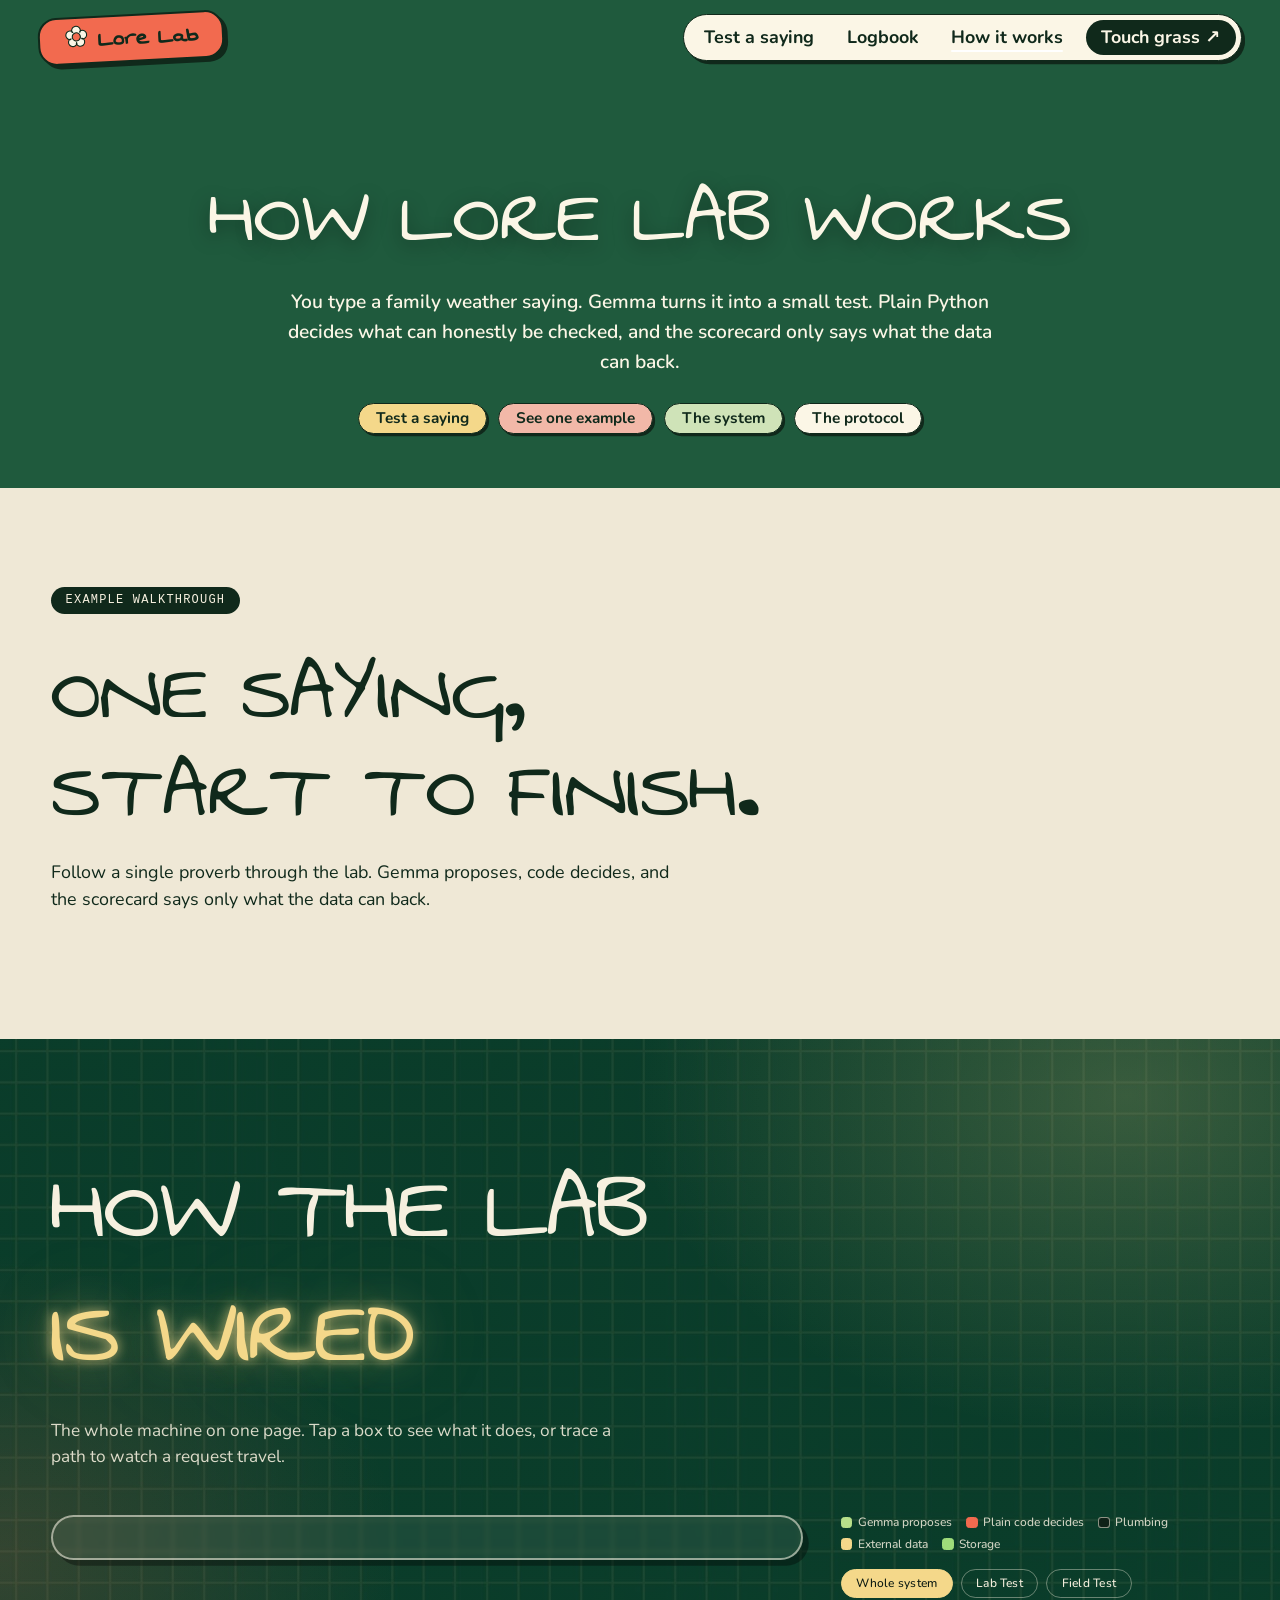
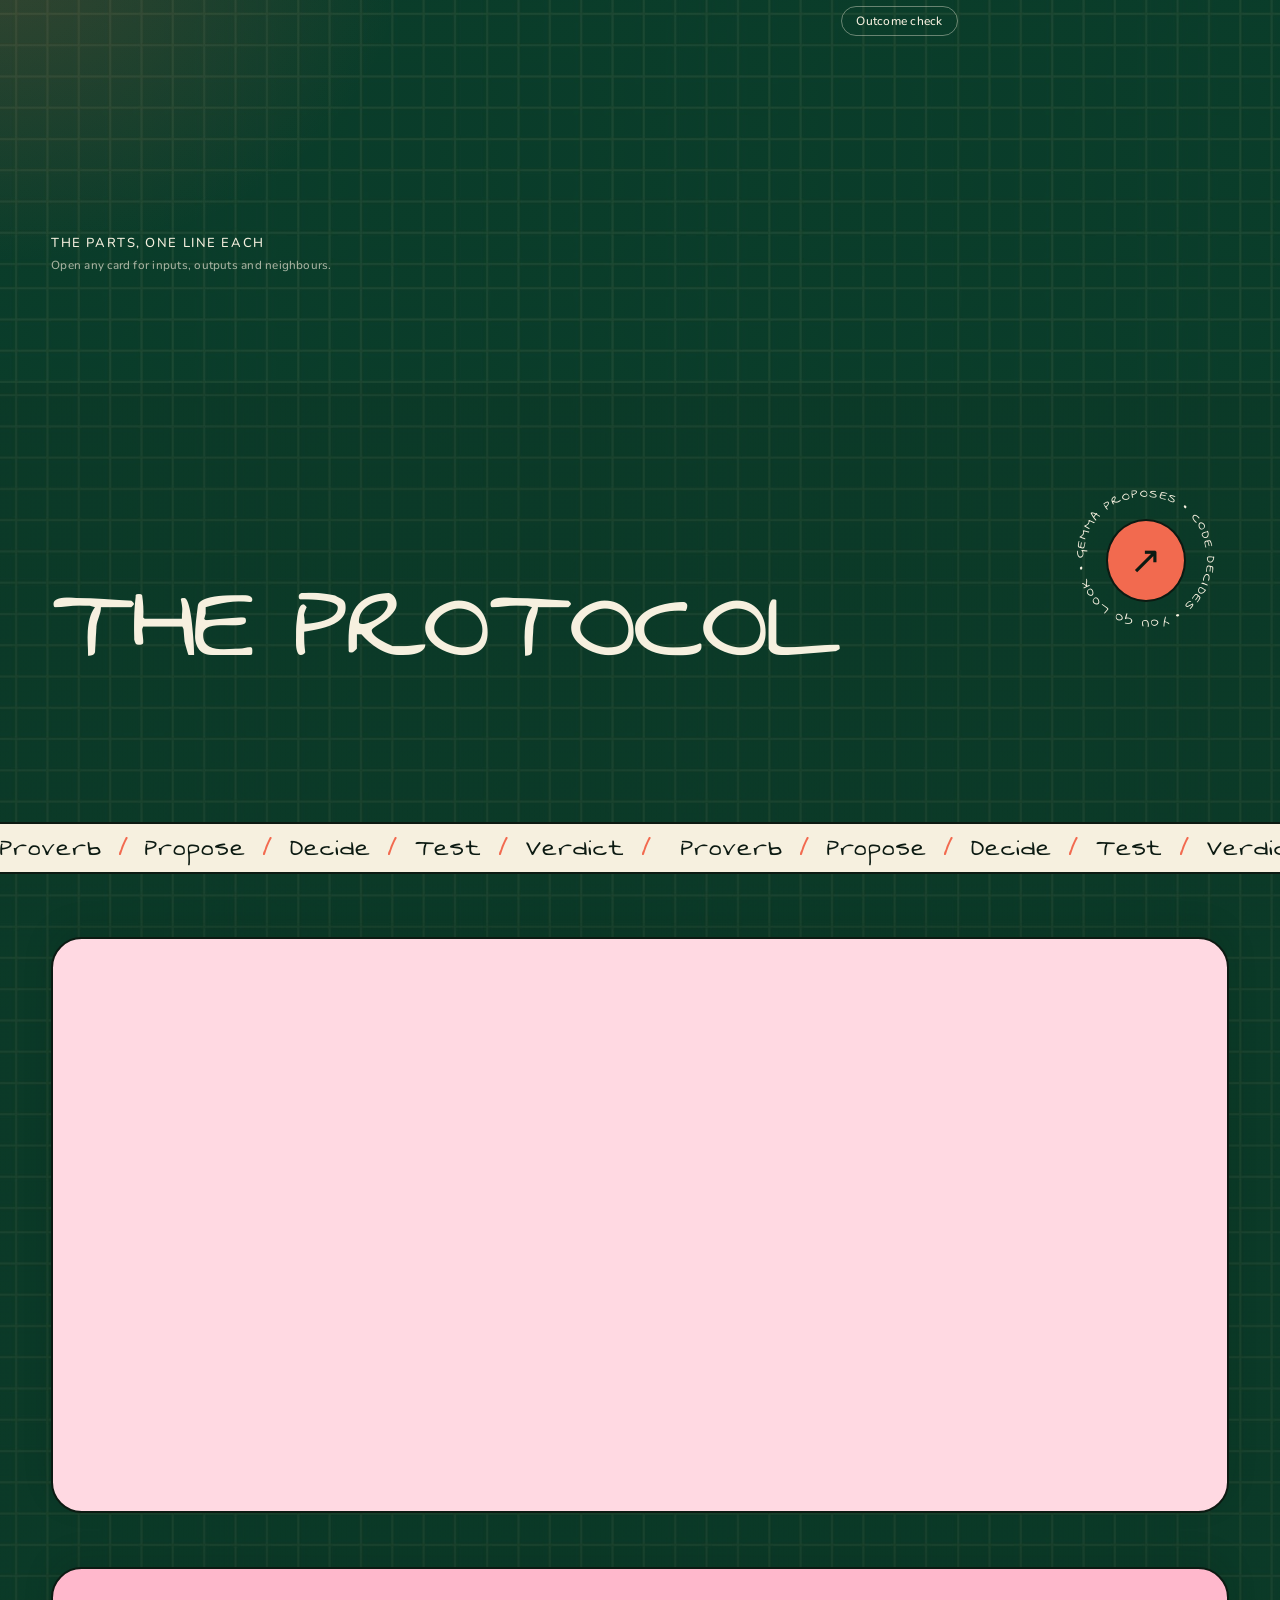
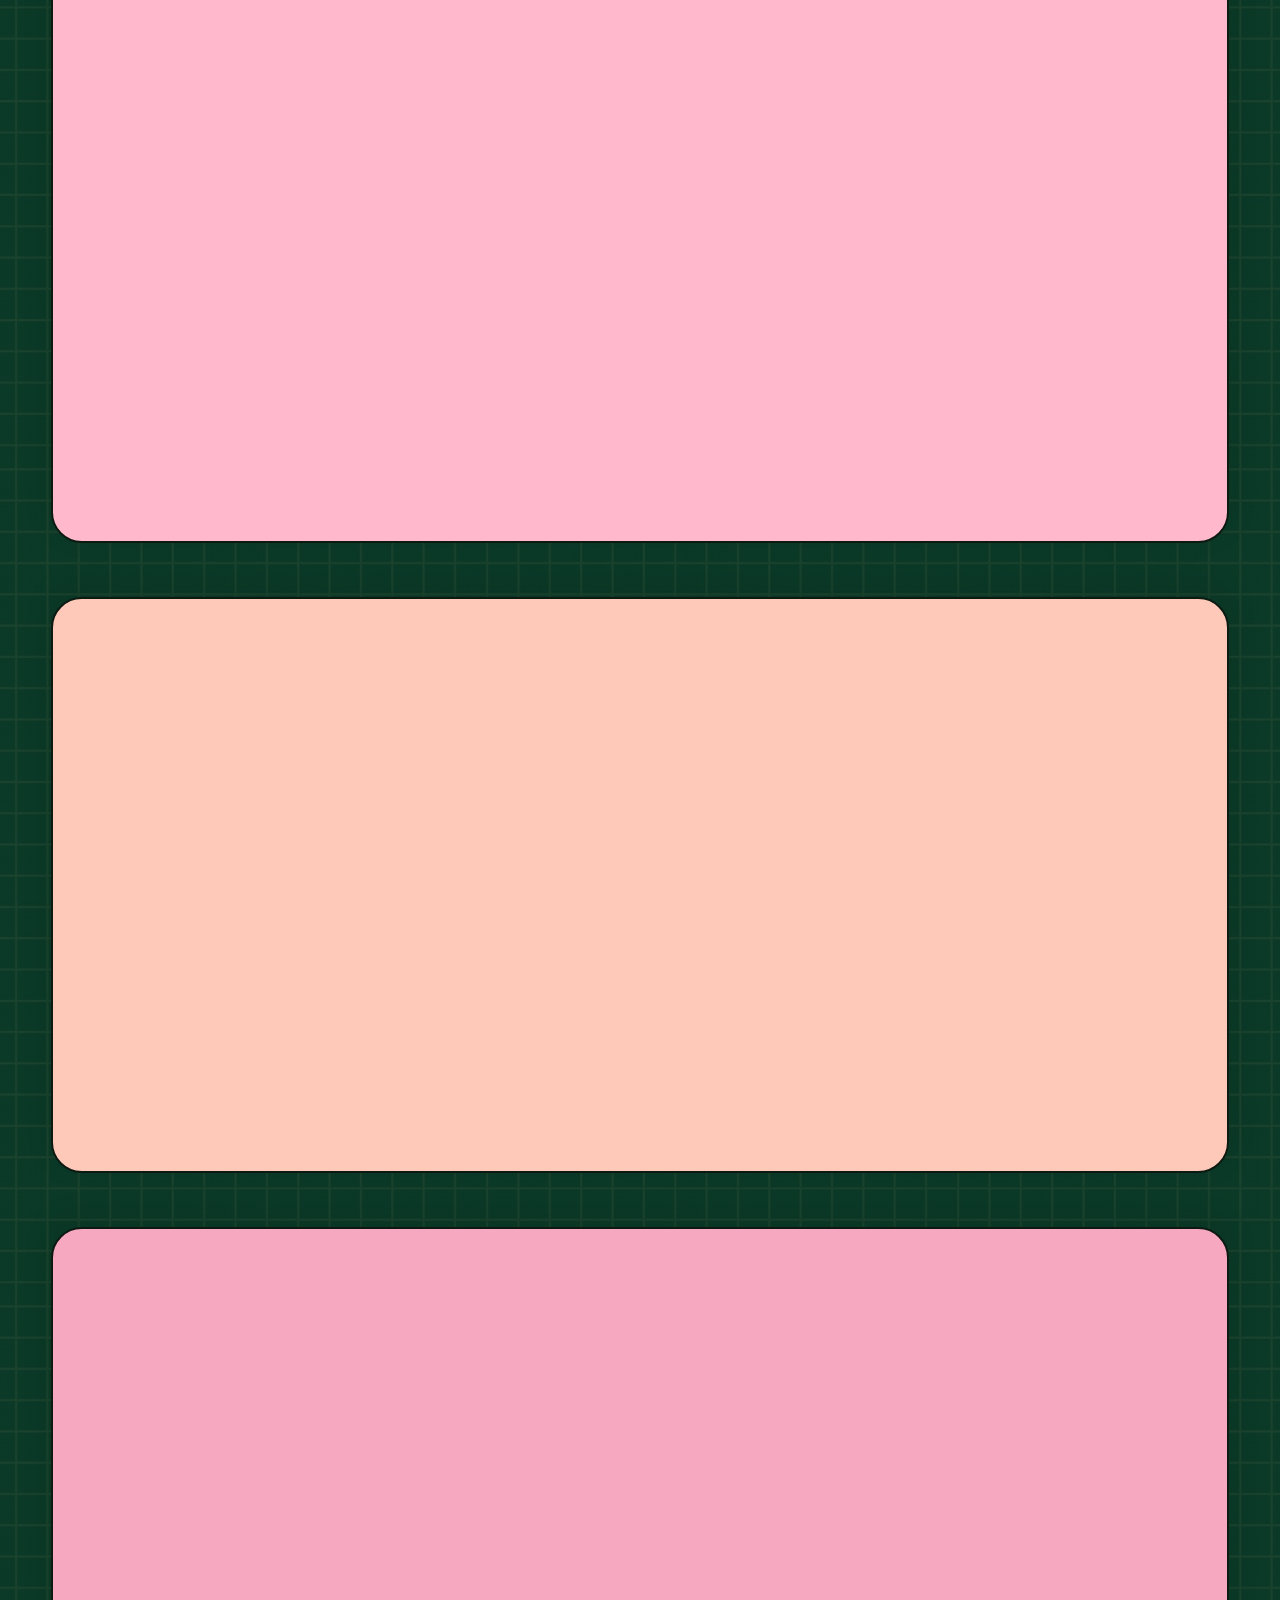
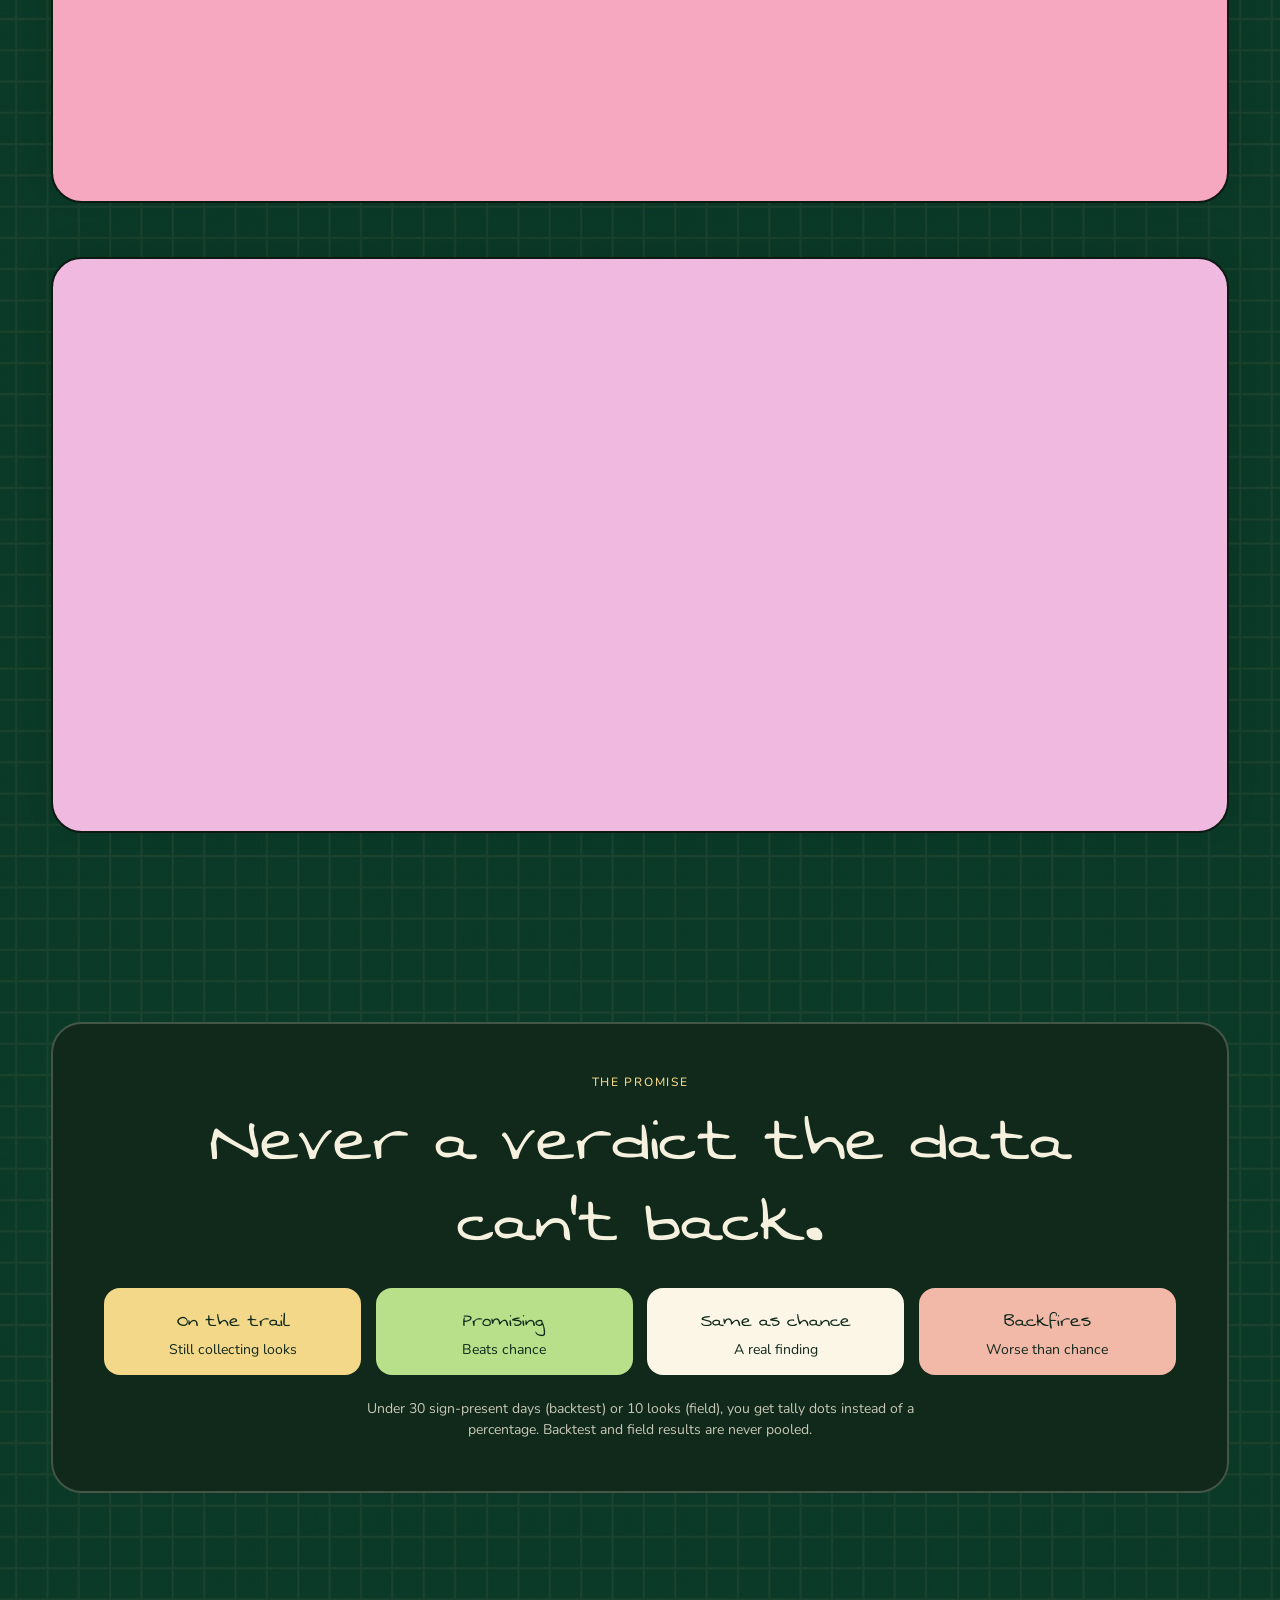
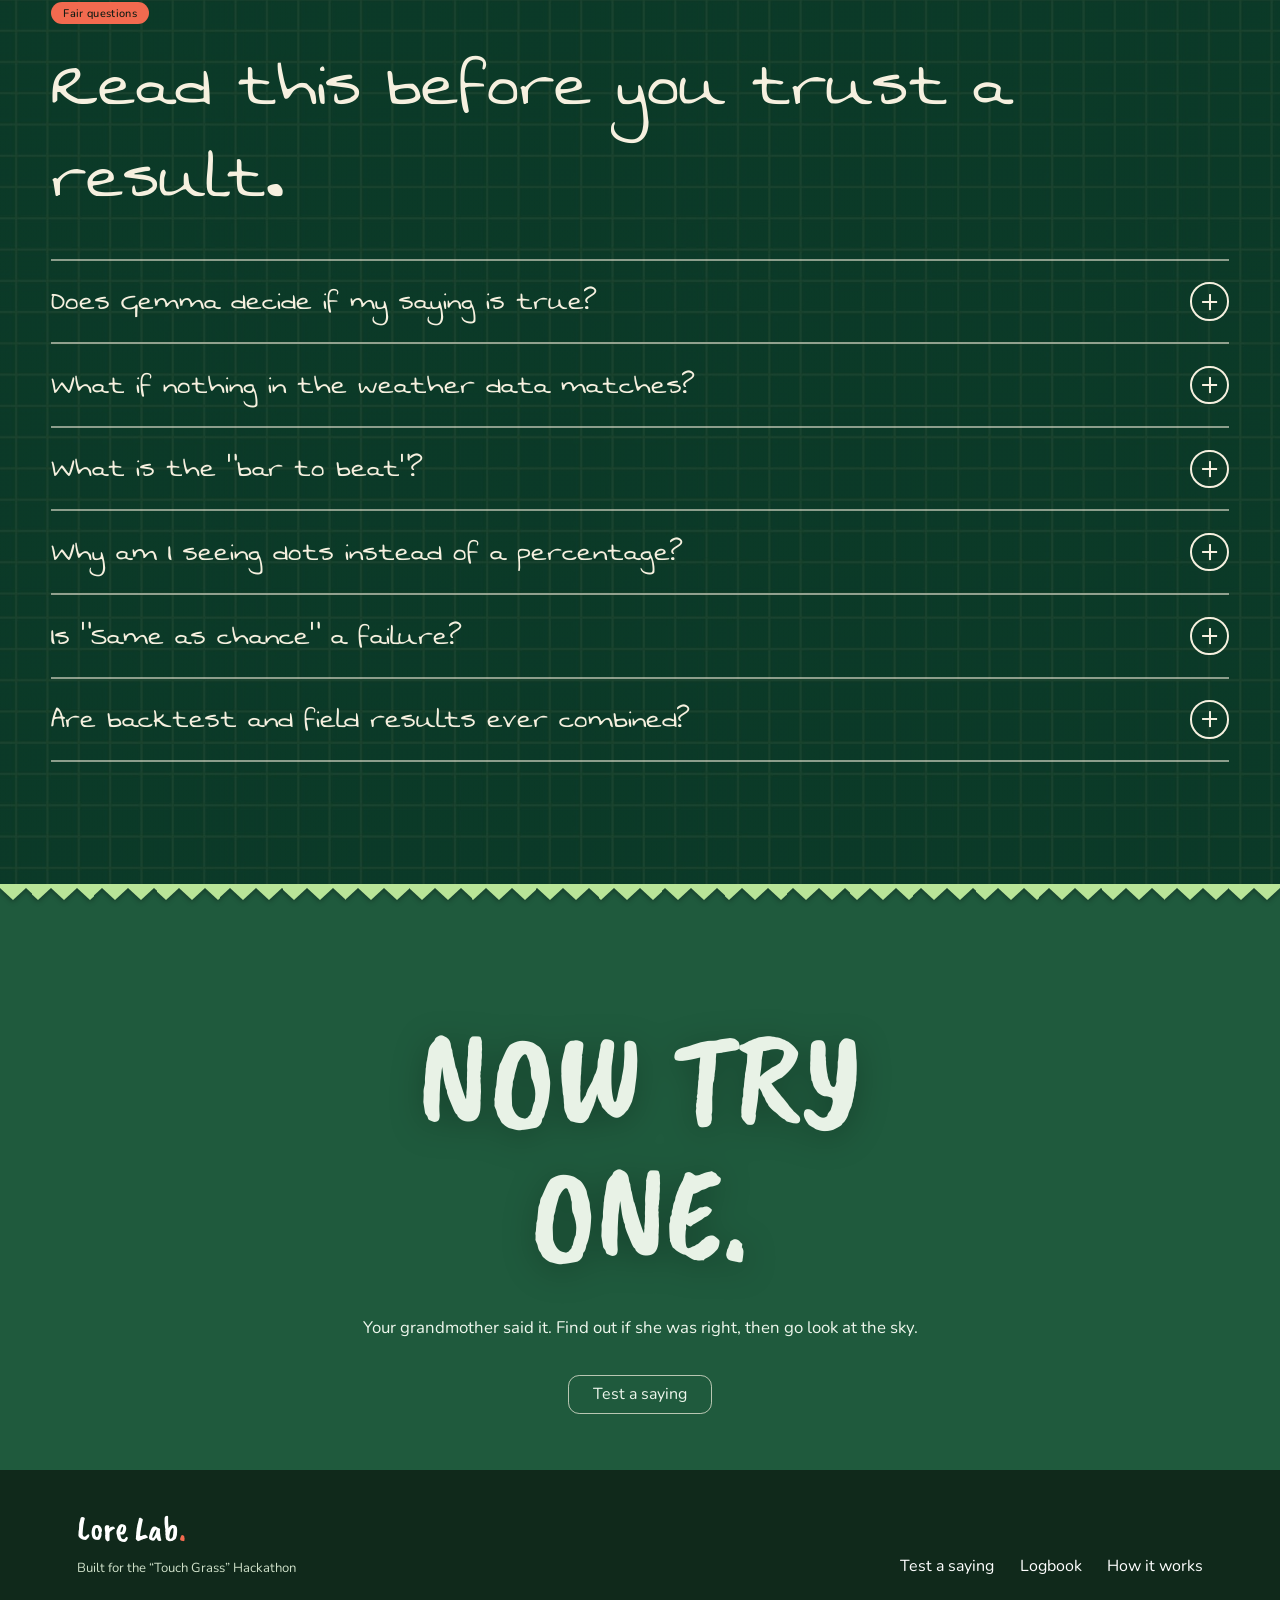
==== commit b9e2a6c8: "frontend updation" ====
--- a/frontend/how-it-works.html
+++ b/frontend/how-it-works.html
@@ -25,6 +25,7 @@
   <link href="https://fonts.googleapis.com/css2?family=Nunito:wght@400;500;600;700;800&display=swap" rel="stylesheet">
   <link rel="stylesheet" href="style.css">
   <link rel="stylesheet" href="lore.css">
+  <link rel="stylesheet" href="showcase.css">
   <link rel="stylesheet" href="sections.css">
   <link rel="stylesheet" href="readability.css">
   <script>document.documentElement.classList.add("js")</script>
@@ -276,5 +277,6 @@
 
   <script src="script.js"></script>
   <script src="sections.js"></script>
+  <script src="showcase.js"></script>
 </body>
 </html>
--- a/frontend/lore.css
+++ b/frontend/lore.css
@@ -512,4 +512,254 @@
 .lore-cal__stamp{position:absolute;right:.5em;top:-1.6em;width:4.4em;height:auto;mix-blend-mode:multiply;rotate:12deg;opacity:0;scale:1.9;pointer-events:none;
   transition:opacity .3s ease,scale .5s cubic-bezier(.3,1.9,.5,1)}
 .lore-cal.is-done .lore-cal__stamp{opacity:.9;scale:1}
-@media(max-width:800px){.lore-cal .lore-field{font-size:16px}}+@media(max-width:800px){.lore-cal .lore-field{font-size:16px}}
+/* =========================================================
+   Field test v2: trail, look card, observation log, report, resume
+   Same device as the rest of the lab: ink borders, offset shadows,
+   notebook paper, felt-patch colours. Everything is .ft-* and em-based.
+   ========================================================= */
+.ft{display:flex;flex-direction:column;gap:1.7em;max-width:44em;margin:1.2em auto 0}
+.ft-sr{position:absolute;width:1px;height:1px;margin:-1px;overflow:hidden;clip:rect(0 0 0 0);white-space:nowrap}
+.ft-kick{margin:0 0 .3em;font-family:var(--font-body);font-size:.8em;letter-spacing:.1em;text-transform:uppercase;opacity:.8}
+.ft-q{margin:0 0 .7em;font-family:var(--font-body);font-size:1.45em;line-height:1.25}
+.ft-rule{margin:.8em 0 0;font-family:var(--font-body);font-size:.78em;line-height:1.35;opacity:.8}
+
+/* ---- trail: one daisy per sighting the report needs ---- */
+.ft-trail{position:relative;padding:1.3em 1.4em 1.2em;background:repeating-linear-gradient(180deg,transparent 0 1.9em,rgba(31,90,61,.14) 1.9em calc(1.9em + 1px)),#efe3bd;
+  border:.12em solid var(--ink);border-radius:1.2em;box-shadow:.4em .4em 0 rgba(16,41,27,.55)}
+.ft-flowers{display:flex;align-items:center;gap:.15em;margin:.5em 0 .6em}
+.ft-fl{flex:1 1 0;min-width:0;max-width:2.8em;height:auto;display:block;overflow:visible}
+.ft-fl .p{fill:#fffdf4;stroke:var(--ink);stroke-width:1.7}
+.ft-fl .c{fill:var(--butter);stroke:var(--ink);stroke-width:1.7}
+.ft-fl--wait .p{fill:none;stroke-dasharray:3 2.6}
+.ft-fl--wait .c{fill:var(--coral)}
+.ft-fl--off .p,.ft-fl--off .c{fill:none;stroke:rgba(16,41,27,.3);stroke-dasharray:1.5 3.6;stroke-linecap:round}
+.ft-fl--pop{transform-origin:50% 50%;animation:ft-pop .7s cubic-bezier(.3,1.9,.5,1) both}
+@keyframes ft-pop{from{scale:0;rotate:-60deg}to{scale:1;rotate:0deg}}
+.ft-extra{font-family:var(--font-display);font-size:1.1em;padding-left:.3em}
+.ft-count{margin:0;font-family:var(--font-body);font-size:.95em}
+.ft-count b{font-family:var(--font-display);font-weight:400;font-size:1.9em;line-height:1;margin-right:.15em}
+.ft-count span{opacity:.85}
+.ft-pebs{display:flex;align-items:center;gap:.6em;margin:.7em 0 0;font-family:var(--font-body);font-size:.85em}
+.ft-pebs__row{display:inline-flex;align-items:center;gap:.25em;flex-wrap:wrap}
+.ft-pebs i{width:.8em;height:.62em;border-radius:50% 45% 55% 50%;background:#b9ad8c;border:.1em solid var(--ink)}
+.ft-pebs em{font-style:normal;font-size:.9em}
+
+/* ---- look card (extends .lore-obs) ---- */
+.lore-obs.ft-look{max-width:none;margin:0}
+.ft-ask{margin:.1em 0 .6em;font-family:var(--font-display);font-size:1.7em;line-height:1.1}
+.ft-ask span{display:block;margin-bottom:.15em;font-family:var(--font-body);font-size:.45em;letter-spacing:.1em;text-transform:uppercase;opacity:.75}
+.ft-facts{display:grid;gap:.4em .9em;margin:.4em 0 1em;font-family:var(--font-body);font-size:.88em}
+.ft-facts div{display:grid;grid-template-columns:6.2em 1fr;gap:.6em;margin:0}
+.ft-facts dt{display:block;font-weight:700;opacity:.75}
+.ft-facts dd{display:block;margin:0}
+.ft-step{margin:.2em 0 .5em;padding:.5em .8em;font-family:var(--font-body);font-size:.88em;background:var(--sage-l);border:.1em dashed var(--ink);border-radius:.6em}
+.lore-seen .lore-btn small{font-family:var(--font-body);font-size:.5em;opacity:.8}
+.ft-d{margin-top:.8em}
+.ft-d>summary{cursor:pointer}
+.ft-d .lore-cal{margin-top:.8em}
+.ft-look.is-logged{background:#fffaf0;overflow:hidden}
+.ft-done__t{margin:.2em 0 .3em;font-family:var(--font-display);font-weight:400;font-size:1.9em;line-height:1.05;padding-right:3.6em}
+.ft-done__t:focus{outline:none}
+.ft-done__msg{margin:.2em 0 .8em;font-size:1em}
+.ft-phone{margin:1em 0 0;text-align:center;font-family:var(--font-display);font-size:1.4em}
+.ft-watch{margin:.6em 0;font-family:var(--font-body);font-size:.95em}
+.ft-stamp{position:absolute;right:1em;top:1.2em;padding:.15em .6em;font-family:var(--font-display);font-size:1.5em;letter-spacing:.06em;text-transform:uppercase;color:var(--coral);
+  border:.14em solid var(--coral);outline:.1em solid var(--coral);outline-offset:.14em;border-radius:.3em;rotate:-9deg;mix-blend-mode:multiply;animation:ft-stamp .55s cubic-bezier(.2,1.6,.4,1) both}
+@keyframes ft-stamp{from{scale:2.6;opacity:0}to{scale:1;opacity:.92}}
+.ft-next{position:relative;margin:.6em 0 0;padding:0;list-style:none;font-family:var(--font-body);font-size:.92em}
+.ft-next li{position:relative;display:grid;gap:.05em;padding:0 0 .9em 2em}
+.ft-next li:last-child{padding-bottom:0}
+.ft-next li::before{content:"";position:absolute;left:.3em;top:.3em;width:.8em;height:.8em;border-radius:50%;background:var(--cream);border:.14em dashed var(--ink)}
+.ft-next li::after{content:"";position:absolute;left:.62em;top:1.25em;bottom:-.1em;border-left:.12em dashed rgba(16,41,27,.45)}
+.ft-next li:last-child::after{display:none}
+.ft-next li.is-done::before{background:var(--sage);border-style:solid}
+.ft-next b{font-family:var(--font-display);font-weight:400;font-size:1.2em}
+
+/* ---- observation log ---- */
+.ft-logwrap{padding:0}
+.ft-sec__top{display:flex;justify-content:space-between;align-items:baseline;gap:1em;margin-bottom:.4em;padding-bottom:.3em;border-bottom:.14em solid var(--ink)}
+.ft-sec__top h4{margin:0;font-family:var(--font-display);font-weight:400;font-size:1.5em}
+.ft-sec__n{font-family:var(--font-body);font-size:.85em}
+.ft-log{margin:0;padding:0;list-style:none;font-family:var(--font-body)}
+.ft-ent{display:grid;grid-template-columns:5.6em 1fr auto;gap:.8em;align-items:start;padding:.65em 0;border-bottom:.1em dashed rgba(16,41,27,.4)}
+.ft-ent__d b,.ft-ent__d small{display:block}
+.ft-ent__d b{font-size:.88em}.ft-ent__d small{font-size:.78em;opacity:.75}
+.ft-ent__m{font-size:.92em;line-height:1.35}
+.ft-seenpill{display:inline-block;padding:0 .65em;border:.1em solid var(--ink);border-radius:999px;font-size:.9em}
+.ft-seenpill[data-seen="true"]{background:var(--sage-l)}
+.ft-seenpill[data-seen="false"]{background:var(--butter)}
+.ft-ent__n{display:block;margin-top:.2em;font-size:.88em;opacity:.85}
+.ft-hit{color:#1f5a3d}.ft-miss{color:#a8402b}
+.ft-ent .lore-st{font-size:.78em;margin-top:.1em}
+.ft-log--empty{padding:.6em 0 0}
+.ft-log--empty p{margin:0 0 .6em;opacity:.8}
+.ft-log--empty i{display:block;height:1.9em;border-bottom:.1em dashed rgba(16,41,27,.4)}
+.ft-more{margin-top:.5em;font-family:var(--font-body);font-size:.9em}
+.ft-more summary{cursor:pointer;padding:.3em 0}
+
+/* ---- report: a notebook page that fills in, then the real thing ---- */
+.ft-repwrap .lore-card{margin:0}
+.ft-rep__h{margin:.05em 0 .15em;font-family:var(--font-display);font-weight:400;font-size:1.9em;line-height:1.05}
+.ft-rep__q{margin:.2em 0;font-size:1.15em;line-height:1.3}
+.ft-rep__q small{display:block;font-size:.7em;opacity:.8}
+.ft-facts--rep{margin:.7em 0}
+.ft-facts--rep div{grid-template-columns:5.8em 1fr}
+.ft-slot{display:grid;gap:.15em;margin:.5em 0 .6em;padding:.8em 1em;font-family:var(--font-body);font-size:.92em;border:.14em dashed var(--ink);border-radius:.8em;background:rgba(244,216,138,.35)}
+.ft-slot__l{font-family:var(--font-display);font-size:1.5em;line-height:1;opacity:.55}
+.ft-willh{margin:1em 0 .2em;font-family:var(--font-display);font-size:1.15em}
+.ft-will{margin:0;padding-left:1.1em;font-family:var(--font-body);font-size:.88em;line-height:1.5}
+.ft-will b{margin-right:.3em}
+.ft-rep--final.is-new .lore-verdict{animation:ft-slam .6s .15s cubic-bezier(.2,1.6,.4,1) both}
+.ft-rep--final.is-new{animation:ft-rise .6s cubic-bezier(.2,.8,.2,1) both}
+@keyframes ft-slam{from{scale:2.6;rotate:-14deg;opacity:0}to{scale:1;rotate:-1.5deg;opacity:1}}
+@keyframes ft-rise{from{opacity:0;translate:0 1em}to{opacity:1;translate:0 0}}
+.ft-sharemsg{min-height:1.2em;margin:.5em 0 0;font-family:var(--font-body);font-size:.85em}
+.ft-rep .lore-actions{margin-top:1em}
+
+/* ---- actions ---- */
+.ft-actions .lore-actions{justify-content:center}
+.ft-stopbox{margin-top:1em;padding:1em;text-align:center;font-family:var(--font-body);background:var(--blush);border:.12em dashed var(--ink);border-radius:.8em}
+.ft-stopbox p{margin:0 0 .6em}
+
+/* ---- step 3 (before starting) ---- */
+.ft-how{display:grid;grid-template-columns:repeat(3,1fr);gap:.8em;margin:1.1em 0;padding:0;list-style:none;counter-reset:ft}
+.ft-how li{position:relative;padding:.8em .9em .8em 2.6em;font-family:var(--font-body);font-size:.88em;line-height:1.3;background:var(--sage-l);border:.1em solid var(--ink);border-radius:.7em;counter-increment:ft}
+.ft-how li::before{content:counter(ft);position:absolute;left:.55em;top:.5em;width:1.5em;height:1.5em;display:grid;place-items:center;font-family:var(--font-display);font-size:1.1em;background:var(--butter);border:.1em solid var(--ink);border-radius:50%}
+.ft-how b{display:block;font-family:var(--font-display);font-weight:400;font-size:1.25em}
+
+/* ---- step 1: field tests in progress ---- */
+.ft-resume{margin:0 0 1.4em;padding:1em 1.1em;background:var(--butter);border:.12em solid var(--ink);border-radius:.9em;box-shadow:.3em .3em 0 rgba(16,41,27,.5)}
+.ft-resume ul{margin:0;padding:0;list-style:none}
+.ft-resume li{display:flex;justify-content:space-between;align-items:center;gap:1em;flex-wrap:wrap;padding:.6em 0;border-top:.1em dashed rgba(16,41,27,.5)}
+.ft-resume li:first-child{border-top:0}
+.ft-resume li>span{flex:1 1 14em;font-family:var(--font-body)}
+.ft-resume small{display:block;font-size:.8em;opacity:.8}
+.ft-resume .lore-btn{min-height:2.5em;font-size:1em}
+
+@media(max-width:800px){
+  .ft{gap:1.4em}
+  .ft-trail{padding:1.1em 1em}
+  .ft-ent{grid-template-columns:4.6em 1fr;gap:.3em .7em}
+  .ft-ent .lore-st{grid-column:2;justify-self:start}
+  .ft-how{grid-template-columns:1fr}
+  .ft-facts div{grid-template-columns:5em 1fr}
+  .ft-stamp{font-size:1.2em}
+  .ft-done__t{font-size:1.6em}
+}
+
+/* ---- v2 polish from the first visual pass ---- */
+.ft-ent{grid-template-columns:5.6em 1fr auto}
+.ft-ent__d b{white-space:nowrap}
+.ft-look .lore-seen .lore-btn{font-size:1.3em}
+.ft-look.is-logged .ft-kick{padding-right:7.5em}
+.ft-stamp{top:.9em}
+.ft-rep__when{margin:-.1em 0 .5em;font-family:var(--font-body);font-size:.85em;opacity:.8}
+.ft-rep .lore-nums{display:grid;grid-template-columns:repeat(3,minmax(0,1fr));gap:.4em .8em}
+.ft-rep .lore-nums div{min-width:0}
+@media(max-width:800px){.ft-ent{grid-template-columns:5.4em 1fr}}
+
+/* =========================================================
+   The discovery: verdict hero + four beats (tested, evidence, reliability, next)
+   Content is in the page immediately; animation only staggers its arrival.
+   ========================================================= */
+.dv{position:relative;margin:.4em 0 1.4em;background:#fffaf0;border:.12em solid var(--ink);border-radius:1.3em;box-shadow:.5em .5em 0 rgba(16,41,27,.6);overflow:hidden;color:var(--ink)}
+.dv-hero{position:relative;padding:1.6em 1.6em 1.5em;border-bottom:.12em solid var(--ink);background:var(--butter)}
+.dv-hero[data-v="promising"]{background:var(--sage)}
+.dv-hero[data-v="chance"]{background:repeating-linear-gradient(135deg,#fbf6e6 0 .9em,#f3ecd3 .9em 1.8em)}
+.dv-hero[data-v="backfires"]{background:var(--coral)}
+.dv-kick{margin:0 0 .5em;font-family:var(--font-body);font-size:.8em;letter-spacing:.1em;text-transform:uppercase;opacity:.85}
+.dv-q{margin:0 0 .5em;font-family:var(--font-body);font-size:1.15em;line-height:1.3}
+.dv-q small{display:block;font-size:.7em;opacity:.85}
+.dv-hero .lore-verdict{background:#fffaf0;margin:.4em 0 .2em;animation:dv-slam .6s .15s cubic-bezier(.2,1.6,.4,1) both}
+.dv-head{margin:.2em 0 .3em;font-family:var(--font-display);font-weight:400;font-size:2.5em;line-height:1;animation:dv-rise .6s .4s cubic-bezier(.2,.8,.2,1) both}
+.dv-take{margin:0;max-width:34em;font-family:var(--font-body);font-size:1.05em;line-height:1.45;animation:dv-rise .6s .55s cubic-bezier(.2,.8,.2,1) both}
+@keyframes dv-slam{from{scale:2.6;rotate:-14deg;opacity:0}to{scale:1;rotate:-1.5deg;opacity:1}}
+@keyframes dv-rise{from{opacity:0;translate:0 .8em}to{opacity:1;translate:0 0}}
+
+.dv-sec{padding:1.2em 1.6em 1.3em;border-top:.1em dashed rgba(16,41,27,.45);animation:dv-rise .6s var(--d,0s) cubic-bezier(.2,.8,.2,1) both}
+.dv-hero+.dv-sec{border-top:0}
+.dv-sec h5{display:flex;align-items:center;gap:.6em;margin:0 0 .7em;font-family:var(--font-display);font-weight:400;font-size:1.45em;line-height:1.1}
+.dv-sec h5 i{flex:none;width:1.45em;height:1.45em;display:grid;place-items:center;font-style:normal;font-size:.8em;background:var(--butter);border:.1em solid var(--ink);border-radius:50%}
+.dv-sec p{margin:.5em 0;font-family:var(--font-body);font-size:.95em;line-height:1.4}
+.dv-sec p b{font-weight:700}
+
+.dv-dl{margin:0;font-family:var(--font-body);font-size:.92em}
+.dv-dl div{display:grid;grid-template-columns:8.2em 1fr;gap:.2em .9em;padding:.45em 0;border-bottom:.1em dashed rgba(16,41,27,.25)}
+.dv-dl div:last-child{border-bottom:0}
+.dv-dl dt{font-weight:700;opacity:.75}
+.dv-dl dd{margin:0}
+.dv-dl small{display:block;margin-top:.15em;font-size:.88em;opacity:.85}
+
+.dv-cmp{display:grid;gap:.7em;margin:.2em 0 .6em}
+.dv-row{display:grid;grid-template-columns:minmax(0,1fr) auto;gap:.15em .8em;align-items:center;font-family:var(--font-body);font-size:.9em}
+.dv-row span{grid-column:1/-1}
+.dv-row b{font-family:var(--font-display);font-weight:400;font-size:1.9em;line-height:1;min-width:2.3em;text-align:right}
+.dv-track{height:1.25em;background:rgba(16,41,27,.08);border:.1em solid var(--ink);border-radius:99px;overflow:hidden}
+.dv-fill{display:block;height:100%;transform-origin:left center;animation:dv-grow .9s 1s cubic-bezier(.2,.8,.2,1) both}
+.dv-fill--hit{background:var(--sage)}
+.dv-fill--base{background:var(--coral);animation-delay:1.15s}
+@keyframes dv-grow{from{transform:scaleX(0)}to{transform:scaleX(1)}}
+.dv-lift{padding:.4em .8em;background:var(--sage-l);border:.1em dashed var(--ink);border-radius:.6em}
+.dv-lift b{font-family:var(--font-display);font-weight:400;font-size:1.3em;margin-right:.2em}
+.dv-plain{font-size:1em}
+
+.dv-rel{display:flex;align-items:center;gap:.7em;margin:.1em 0 .2em}
+.dv-rel b{font-family:var(--font-display);font-weight:400;font-size:1.7em;line-height:1}
+.dv-pips{display:inline-flex;gap:.25em}
+.dv-pips i{width:1.5em;height:.8em;border:.1em solid var(--ink);border-radius:99px;background:transparent}
+.dv-rel[data-l="1"] .dv-pips i:nth-child(-n+1){background:var(--coral)}
+.dv-rel[data-l="2"] .dv-pips i:nth-child(-n+2){background:var(--butter)}
+.dv-rel[data-l="3"] .dv-pips i{background:var(--sage)}
+.dv-sec .lore-bar{margin-top:1em}
+.dv-limits{padding-top:.5em;border-top:.1em dashed rgba(16,41,27,.35);font-size:.85em!important}
+.dv-ruled{margin-top:.5em;font-family:var(--font-body);font-size:.85em}
+.dv-ruled summary{cursor:pointer}
+.dv-ruled p{font-size:1em!important}
+
+.dv-srvnext{padding:.5em .8em;background:var(--butter);border:.1em solid var(--ink);border-radius:.6em}
+.dv-next{margin:.4em 0 0;padding:0;list-style:none;display:grid;gap:.8em}
+.dv-next li{display:grid;gap:.25em;padding:.8em 1em;background:rgba(207,224,184,.55);border:.1em solid var(--ink);border-radius:.8em;font-family:var(--font-body)}
+.dv-next b{font-family:var(--font-display);font-weight:400;font-size:1.3em;line-height:1.1}
+.dv-next span{font-size:.92em;line-height:1.4}
+.dv-next .lore-btn{justify-self:start;margin-top:.4em;min-height:2.6em;font-size:1em}
+.dv-foot{margin:-.4em 0 1em;display:flex;justify-content:center}
+
+/* inside the field report and quick-run */
+.ft-rep--final .dv{margin-bottom:.8em}
+.qr-box .dv{margin:.4em 0 1em;box-shadow:.4em .4em 0 rgba(16,41,27,.5)}
+
+@media(max-width:800px){
+  .dv-hero{padding:1.3em 1.1em 1.2em}
+  .dv-head{font-size:2.1em}
+  .dv-sec{padding:1.1em 1.1em 1.2em}
+  .dv-dl div{grid-template-columns:1fr;gap:.1em}
+  .dv-next .lore-btn{width:100%;justify-self:stretch}
+}
+
+/* =========================================================
+   Progressive explaining, in context. The full story lives on the
+   "How it works" page; here a concept is explained only where it appears.
+   ========================================================= */
+.lore-learn>summary:focus-visible,.lore-term:focus-visible{outline:.18em solid var(--coral);outline-offset:.18em}
+
+/* ---- the "why" tucked inside each step ---- */
+.lore-learn{margin-top:.9em;font-family:var(--font-body);font-size:.85em}
+.lore-learn>summary{cursor:pointer;display:inline-block;color:inherit;text-decoration:underline wavy;text-underline-offset:.2em}
+.lore-learn>p{margin:.5em 0 0;padding:.1em 0 .1em .8em;border-left:.15em solid var(--ink);line-height:1.45;max-width:36em}
+
+/* ---- tap-to-define terms ---- */
+.lore-term{display:inline;margin:0;padding:0;font:inherit;color:inherit;background:none;border:0;border-bottom:.12em dotted currentColor;cursor:help;text-align:inherit}
+.lore-term::after{content:"?";display:inline-grid;place-items:center;width:1.15em;height:1.15em;margin-left:.25em;font-size:.72em;font-weight:800;vertical-align:.12em;background:var(--butter);color:var(--ink);border:.1em solid var(--ink);border-radius:50%}
+.lore-term[aria-expanded="true"]::after{content:"×";background:var(--ink);color:var(--butter)}
+.lore-def{margin:.5em 0 .3em!important;padding:.6em .9em;font-family:var(--font-body);font-size:.88em!important;line-height:1.45;color:var(--ink);background:#fffaf0;border:.1em dashed var(--ink);border-radius:.6em;animation:lore-defin .25s ease both}
+
+@keyframes lore-defin{from{opacity:0;translate:0 -.4em}to{opacity:1;translate:0 0}}
+
+/* ---- step 1 example chips ---- */
+.lore-examples{align-items:center;margin:.3em 0 .6em}
+.lore-examples__l{font-family:var(--font-body);font-size:.85em;opacity:.85}
+
+.lore-learn__more{display:inline-block;margin-top:.5em;margin-left:.8em;font-weight:700;color:inherit}
+.lore-examples__see{flex-basis:100%;margin-top:.1em;font-family:var(--font-body);font-size:.82em}
+.lore-examples__see a{color:inherit;font-weight:700}
--- a/frontend/readability.css
+++ b/frontend/readability.css
@@ -219,4 +219,25 @@
 @media (pointer:coarse){
   .lore-chip,.lore-btn,.lore-tab,.header__menu,.qr-btn{min-height:44px}
   .lore-chip{display:inline-flex;align-items:center;padding:.4em 1em}
-}+}
+
+/* quick-run: real steps + time estimate */
+.qr-steps{display:block}
+.qr-steps ol{list-style:none;margin:0;padding:0;display:grid;gap:.45em}
+.qr-steps li{display:flex;align-items:center;gap:.6em;font:700 1.05rem/1.3 var(--font-body);opacity:.55}
+.qr-steps li i{flex:none;width:1.1em;height:1.1em;border:.14em solid var(--ink);border-radius:50%;background:transparent}
+.qr-steps li.is-done{opacity:1}
+.qr-steps li.is-done i{background:#8aa863}
+.qr-steps li.is-now{opacity:1}
+.qr-steps li.is-now i{border-right-color:transparent;animation:qr-spin .8s linear infinite}
+.qr-eta{margin:.8em 0 0;font:600 .92rem/1.4 var(--font-body)}
+@media (prefers-reduced-motion:reduce){.qr-steps li.is-now i{animation:none;background:#f4d88a}}
+
+
+/* simplified review step */
+.lore-sum{margin:.6em 0 .3em;font:800 1.2em/1.35 var(--read-body);color:var(--deep)}
+.lore-edit{margin:.6em 0 1em}
+.lore-edit>summary{display:inline-block;padding:.35em 1em;font:800 1em/1.2 var(--read-body);cursor:pointer;background:#fbf6e6;border:.12em solid var(--ink);border-radius:999px;box-shadow:.14em .14em 0 var(--ink);list-style:none;min-height:44px;line-height:2}
+.lore-edit>summary::-webkit-details-marker{display:none}
+.lore-edit[open]>summary{background:#f4d88a}
+.lore-edit>.lore-grid2{margin-top:.9em}
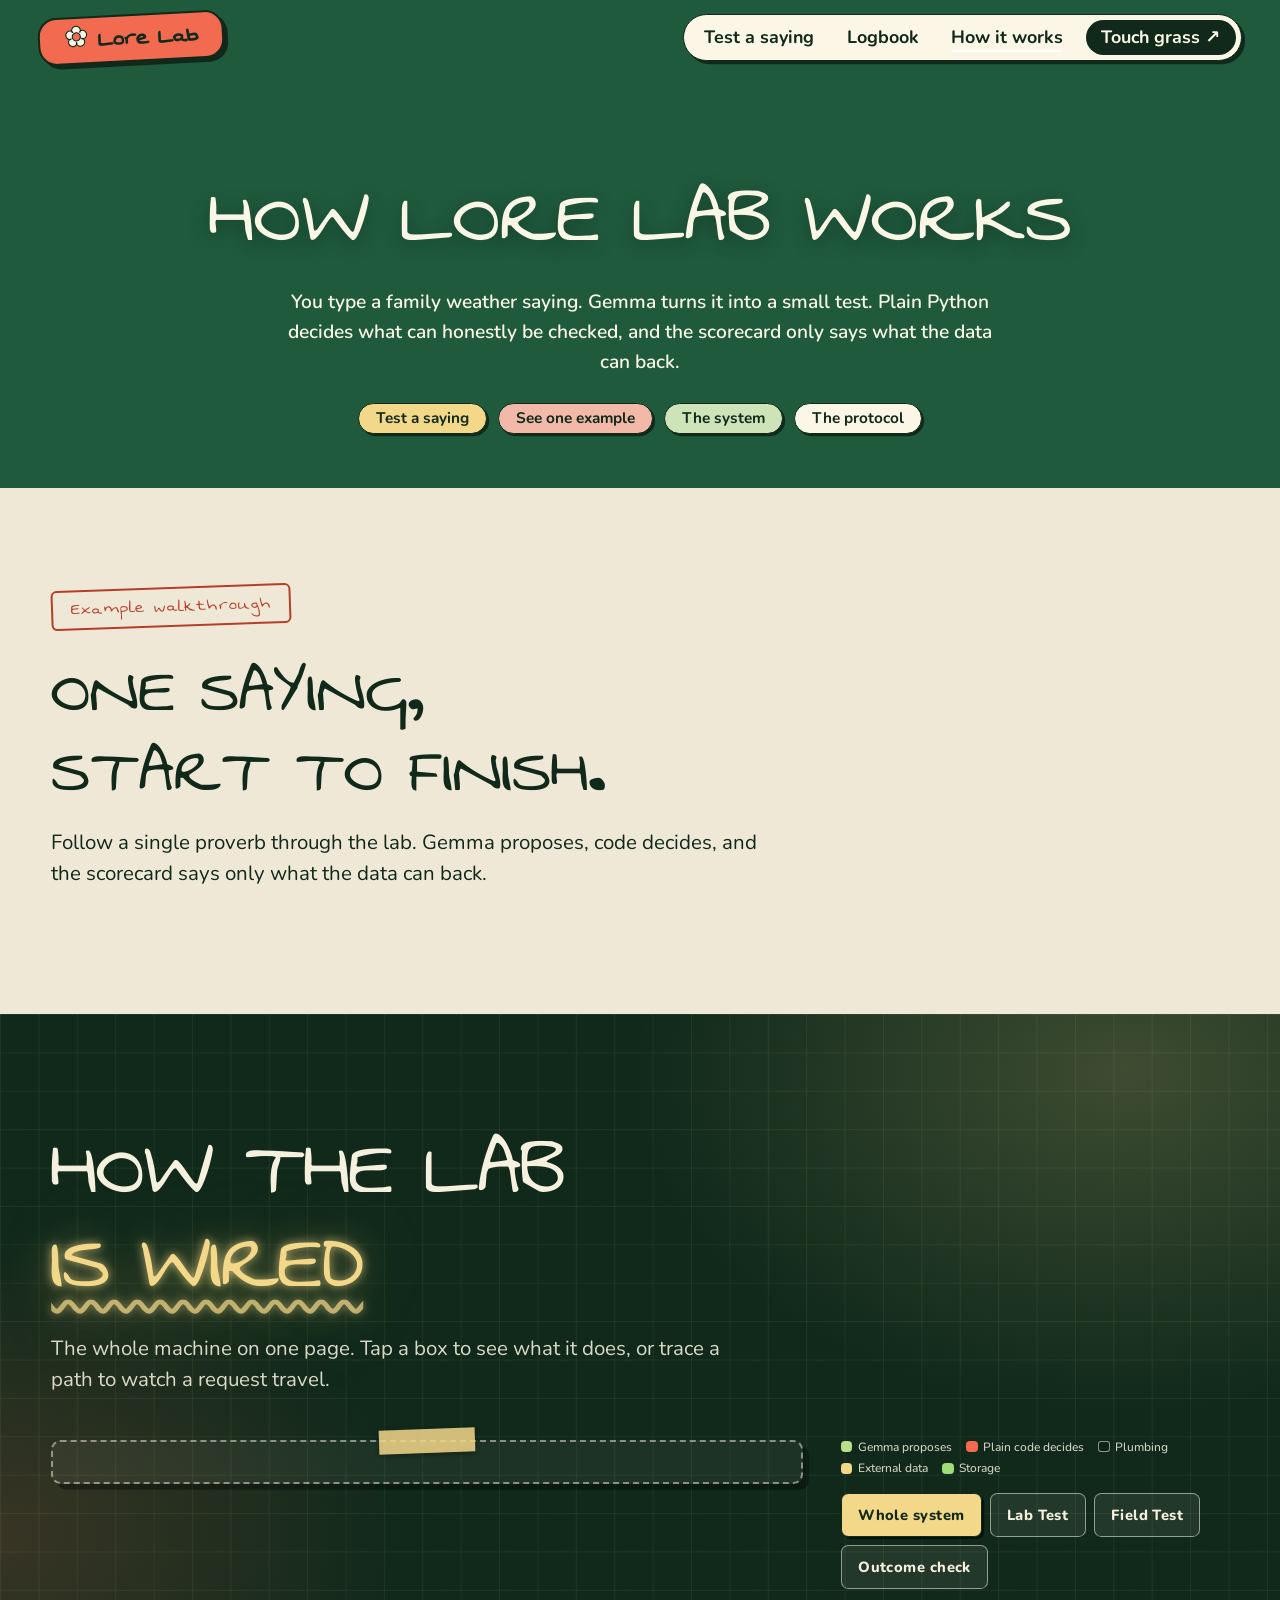
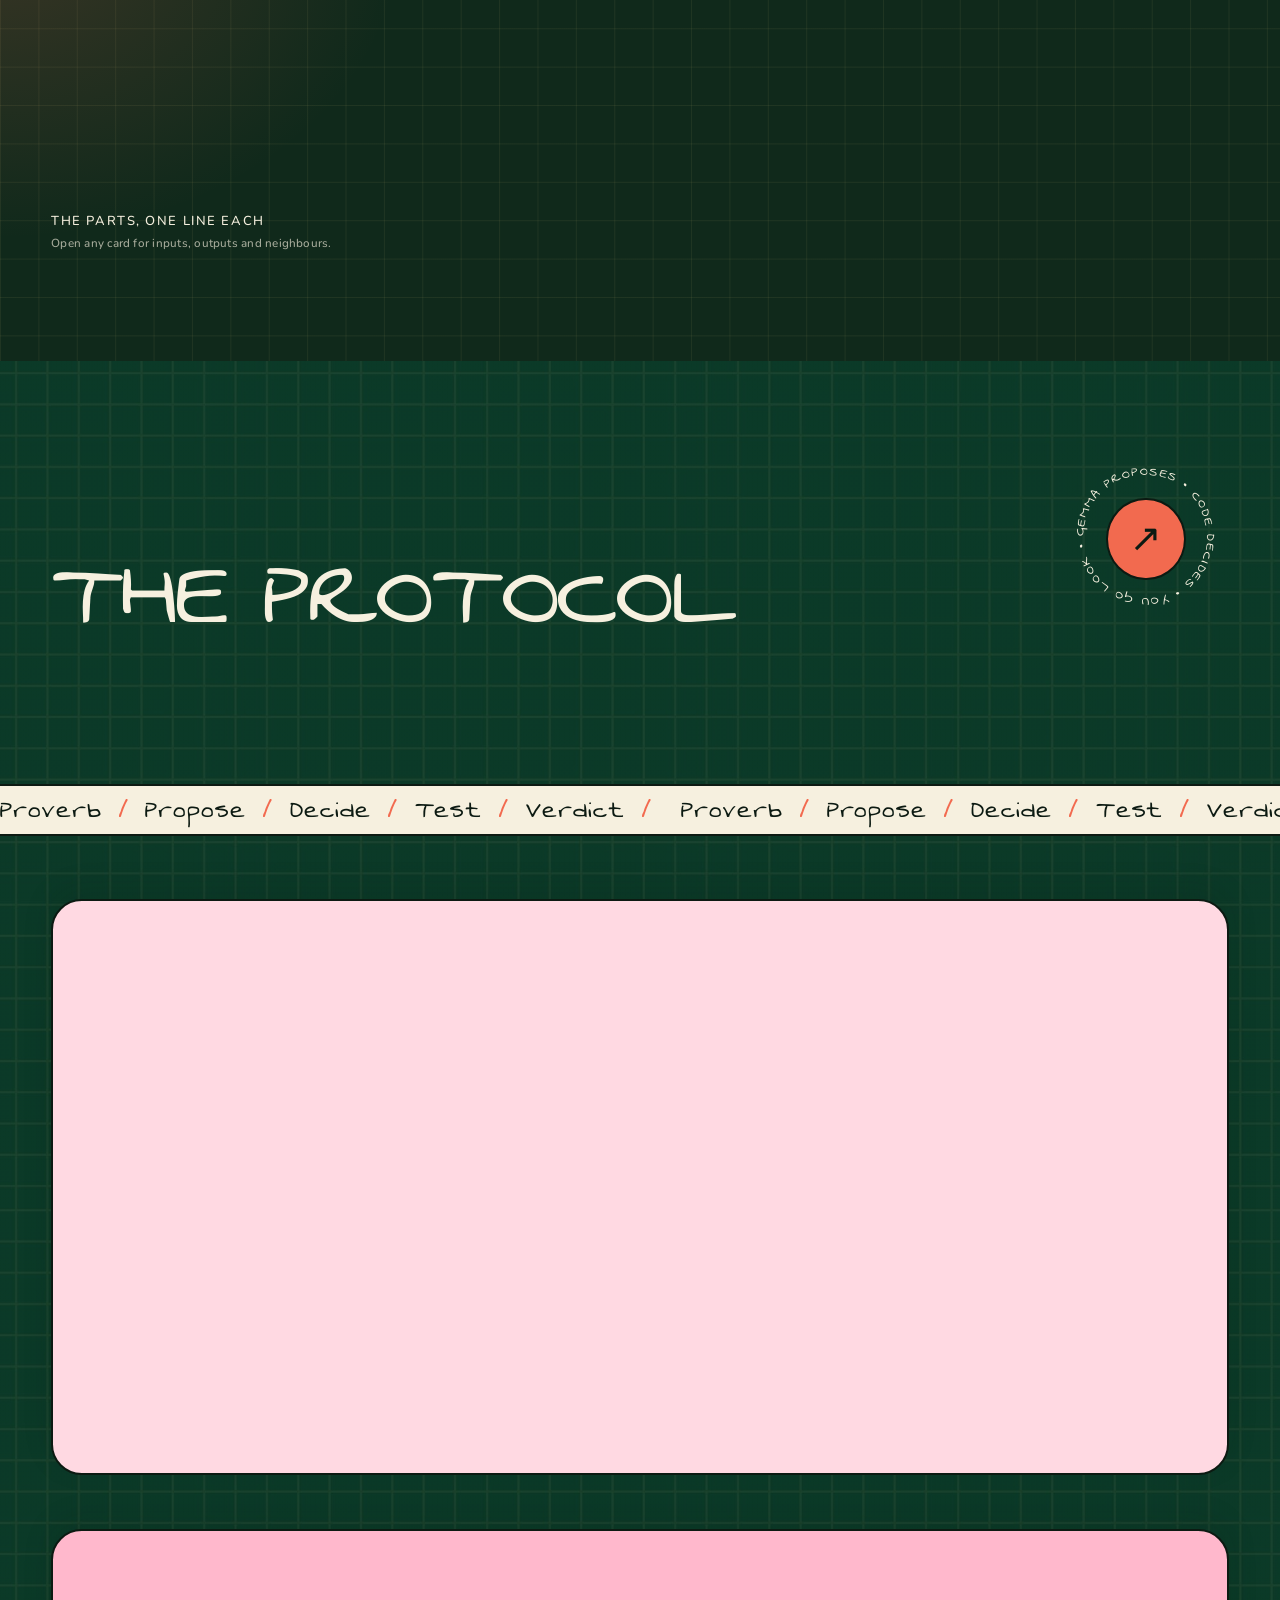
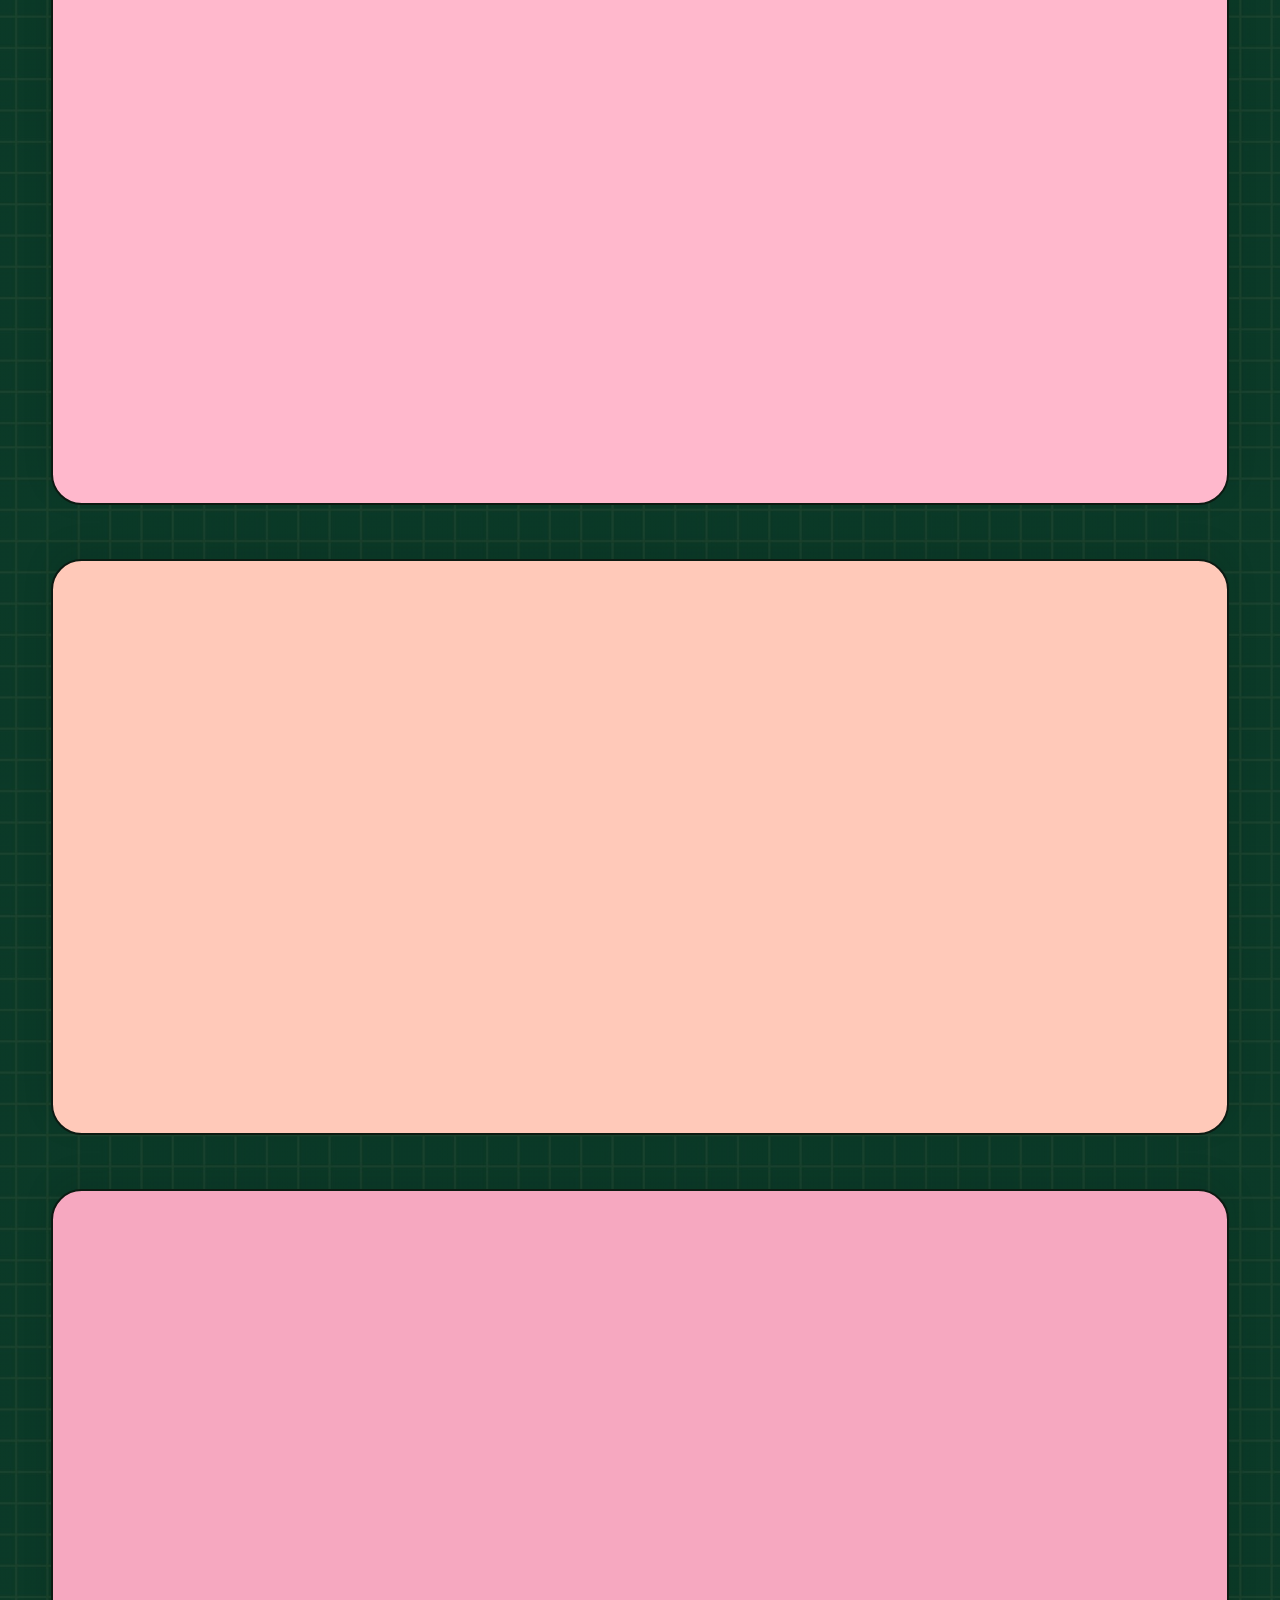
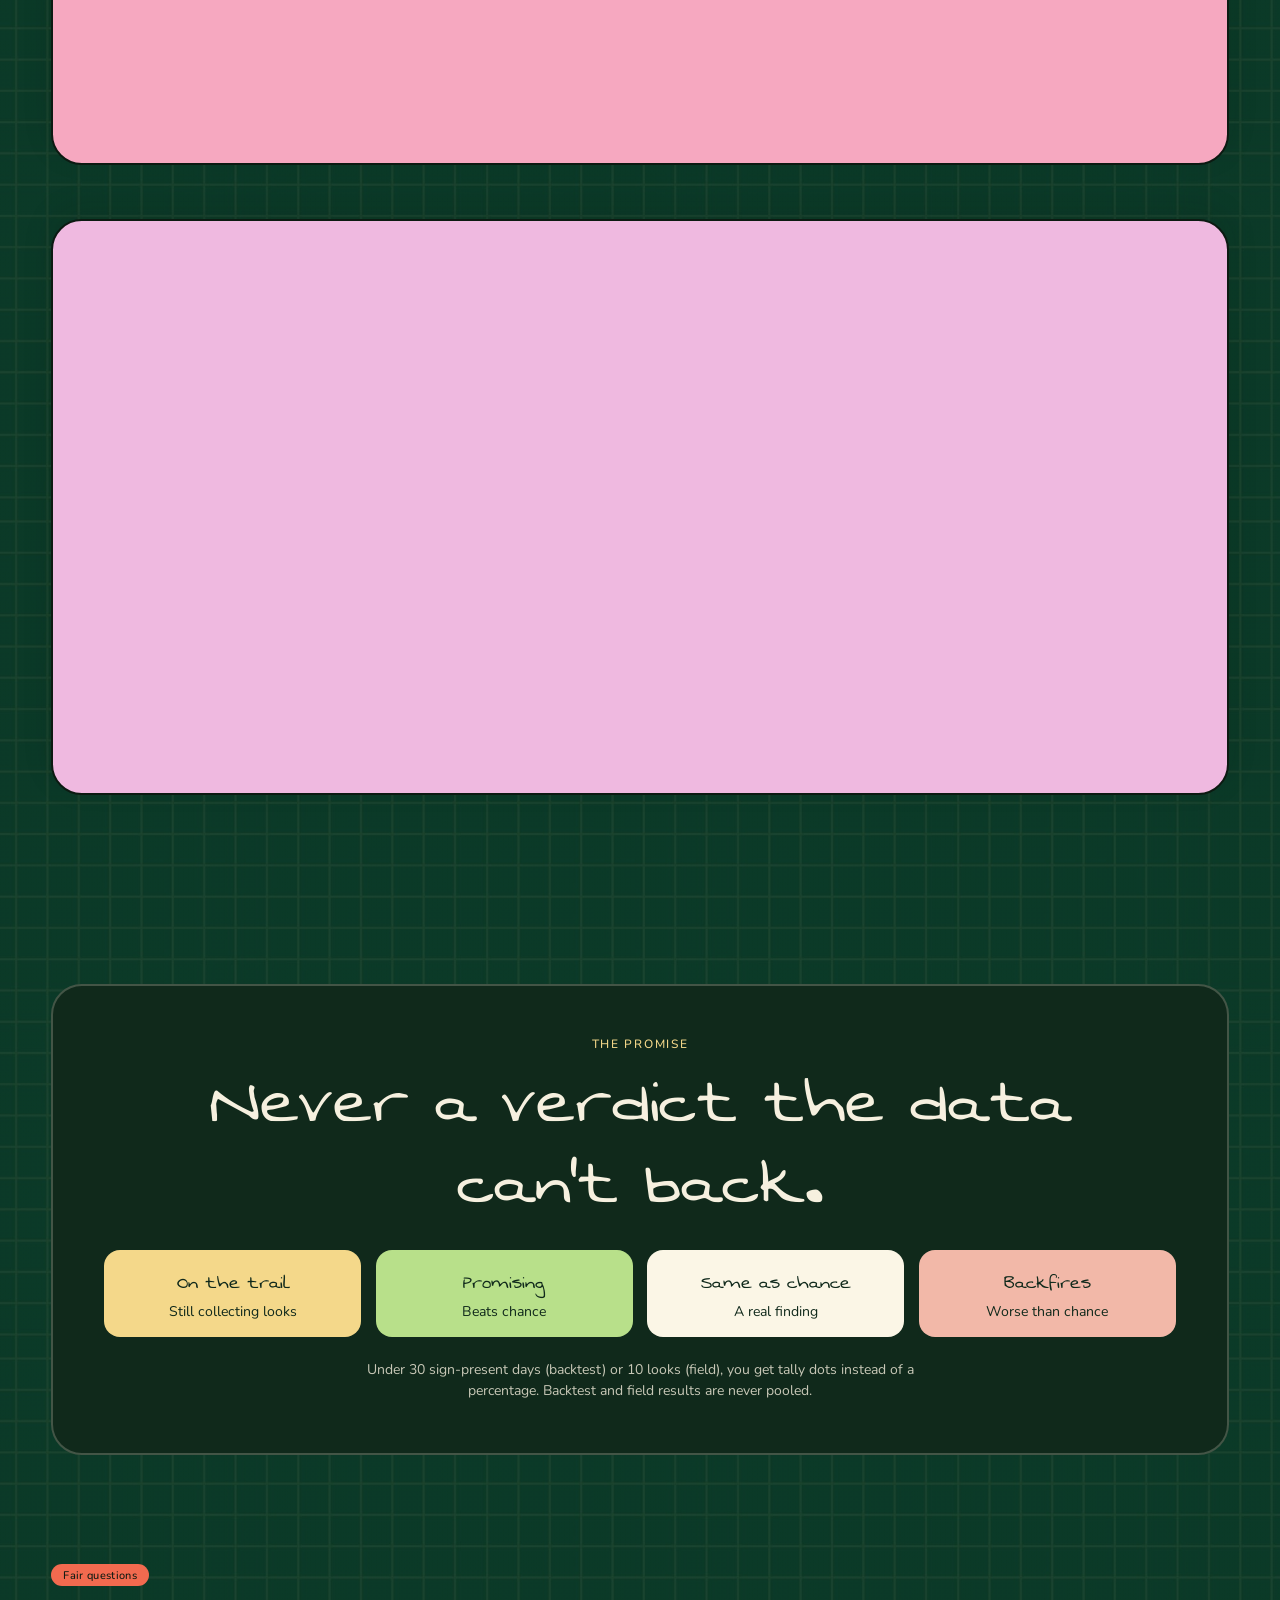
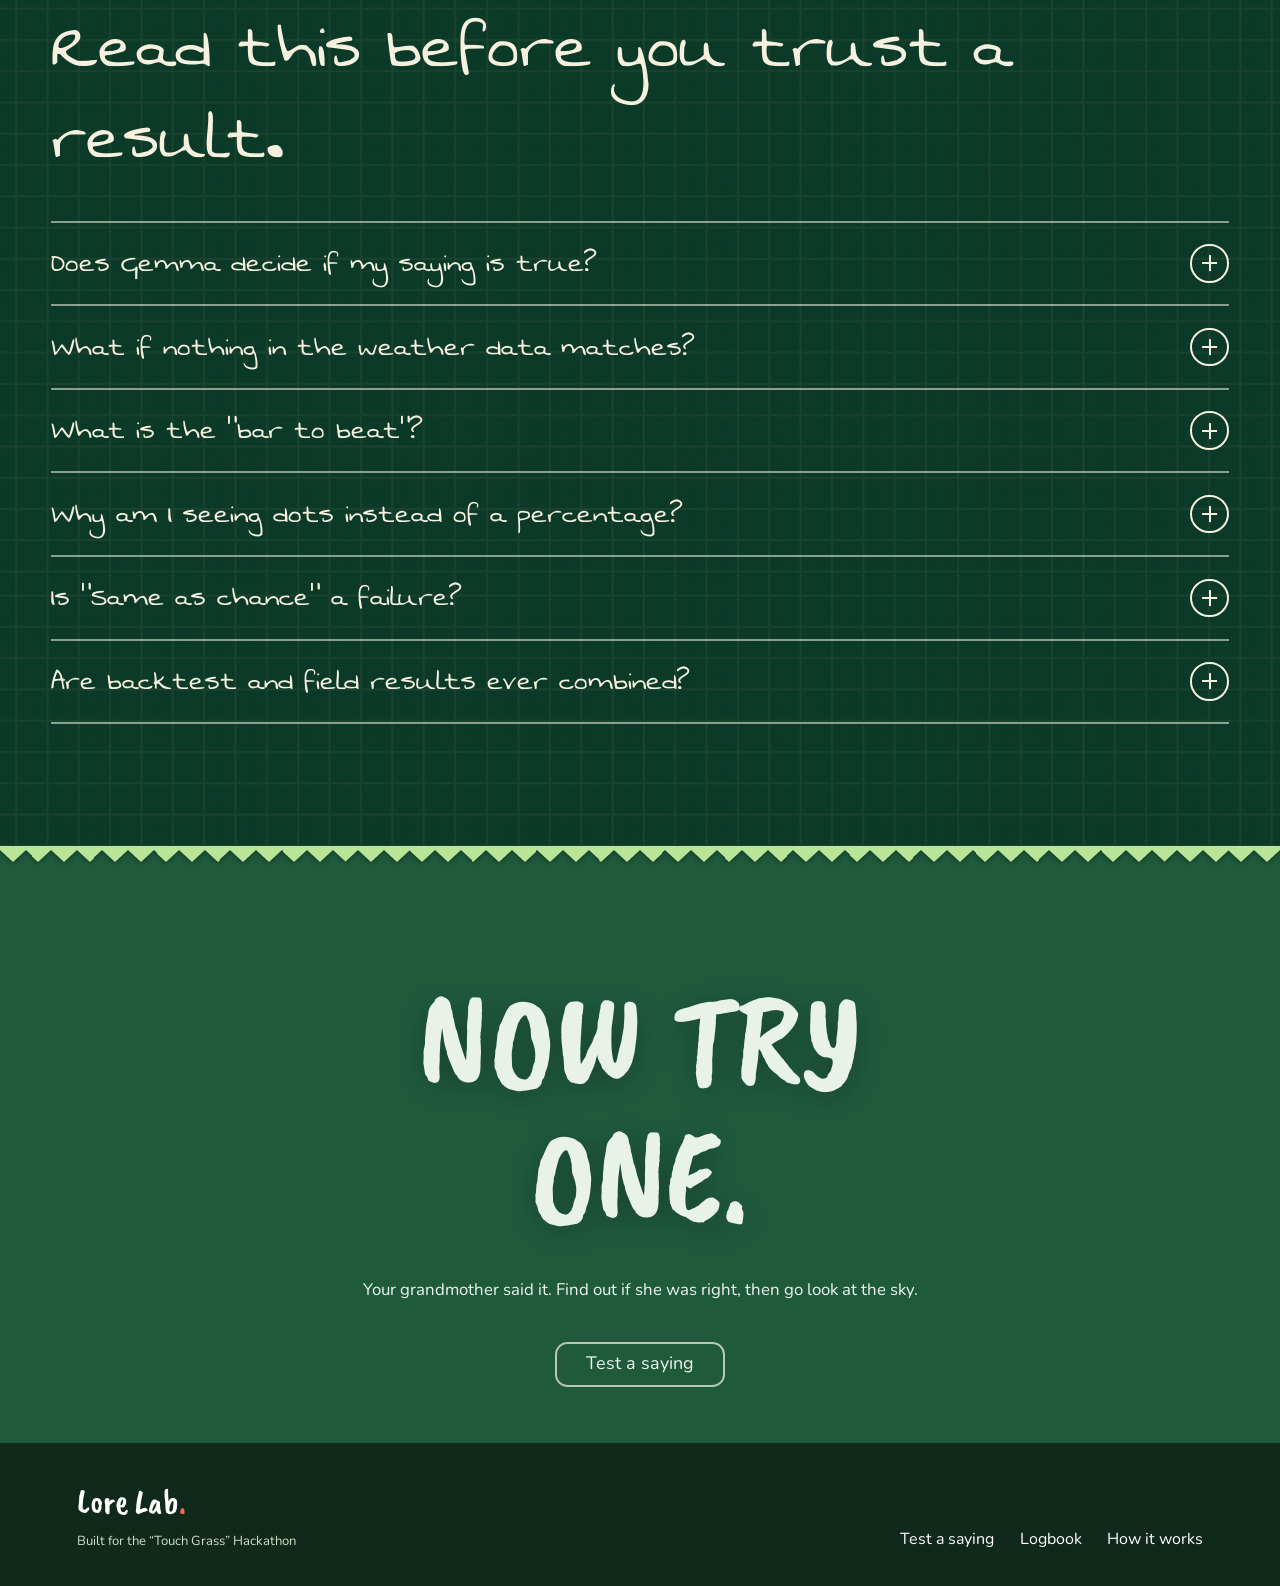
==== commit 749a1059: "fontend updated" ====
--- a/frontend/how-it-works.html
+++ b/frontend/how-it-works.html
@@ -28,6 +28,9 @@
   <link rel="stylesheet" href="showcase.css">
   <link rel="stylesheet" href="sections.css">
   <link rel="stylesheet" href="readability.css">
+  <link rel="stylesheet" href="notebook-design.css">
+  <link rel="stylesheet" href="delight.css">
+  <link rel="stylesheet" href="mobile-nav.css">
   <script>document.documentElement.classList.add("js")</script>
 </head>
 <body id="top" class="how">
--- a/frontend/lore.css
+++ b/frontend/lore.css
@@ -752,9 +752,9 @@
 .lore-term{display:inline;margin:0;padding:0;font:inherit;color:inherit;background:none;border:0;border-bottom:.12em dotted currentColor;cursor:help;text-align:inherit}
 .lore-term::after{content:"?";display:inline-grid;place-items:center;width:1.15em;height:1.15em;margin-left:.25em;font-size:.72em;font-weight:800;vertical-align:.12em;background:var(--butter);color:var(--ink);border:.1em solid var(--ink);border-radius:50%}
 .lore-term[aria-expanded="true"]::after{content:"×";background:var(--ink);color:var(--butter)}
-.lore-def{margin:.5em 0 .3em!important;padding:.6em .9em;font-family:var(--font-body);font-size:.88em!important;line-height:1.45;color:var(--ink);background:#fffaf0;border:.1em dashed var(--ink);border-radius:.6em;animation:lore-defin .25s ease both}
-
-@keyframes lore-defin{from{opacity:0;translate:0 -.4em}to{opacity:1;translate:0 0}}
+.lore-def{margin:.5em 0 .3em!important;padding:.6em .9em;font-family:var(--font-body);font-size:.88em!important;line-height:1.45;color:var(--ink);background:#fffaf0;border:.1em dashed var(--ink);border-radius:.6em;animation:lore-define .25s ease both}
+
+@keyframes lore-define{from{opacity:0;translate:0 -.4em}to{opacity:1;translate:0 0}}
 
 /* ---- step 1 example chips ---- */
 .lore-examples{align-items:center;margin:.3em 0 .6em}
--- a/frontend/notebook-design.css
+++ b/frontend/notebook-design.css
@@ -0,0 +1,251 @@
+  /* =========================================================
+    Lore Lab · notebook-design.css
+    Load AFTER readability.css and BEFORE mobile-nav.css (index.html + how-it-works.html).
+    To undo everything: delete the <link> to this file.
+
+    One idea per section, so the page stops reading as "the same card, 30 times":
+      Engine        = a ruled notebook page on the desk, with folder tabs and a taped sticky note
+      Architecture  = a chalk-grid blueprint pinned to the wall
+      Field Report  = a stamped lab page, with the walkthrough as ink-ruled columns (no boxes)
+    ========================================================= */
+
+  :root{
+    --ll-hand:"Swanky and Moo Moo","Caveat Brush","Chalkboard SE","Comic Sans MS",cursive;
+    --ll-body:"Nunito","Segoe UI",system-ui,-apple-system,sans-serif;
+    --ll-ink:#10291b; --ll-paper:#fffaf0; --ll-cream:#fbf6e6; --ll-butter:#f4d88a; --ll-coral:#f26a4f;
+    --ll-stamp:#b53e28;                       /* coral darkened to 5:1 on paper */
+    --ll-rule:rgba(31,90,61,.16);
+    /* fluid type: one display size per section, steps below it */
+    --ll-h-xl:clamp(2.4rem,1.2rem + 5.6vw,5.6rem);
+    --ll-h-lg:clamp(1.9rem,1.2rem + 2.6vw,3.4rem);
+    --ll-h-md:clamp(1.35rem,1.1rem + 1vw,2rem);
+    --ll-small:clamp(13px,.8rem + .15vw,15px);
+  }
+
+  /* ---------- 0. Shared: swap mono "dashboard" labels for friendly sentence-case labels ---------- */
+  .ax__kicker,.ax__kicker b,.ax__kicker span,
+  .ax-row__tag,.ax-row__io dt,.ax-row__talks,
+  .ax__chips button,.ax__cap b,.ax-stepn,
+  .run-st__who,.px__pill,.px-card__tag,.px-score__cap,.px-input__label{
+    font-family:var(--ll-body);font-weight:800;text-transform:none;letter-spacing:.03em;
+    font-size:var(--ll-small);
+  }
+
+  /* =========================================================
+    1. ENGINE: the notebook page on the desk
+    ========================================================= */
+  .lore-engine .lore-title{font-size:var(--ll-h-xl);max-width:12em;line-height:1}
+  .lore-engine .lore-lede{font-size:clamp(17px,1rem + .35vw,21px);line-height:1.5;max-width:34em;margin-inline:auto}
+
+  /* the sheet itself stops being a box-in-a-box: tabs + paper + sticky note */
+  .lore-engine .lore-sheet{
+    grid-template-columns:minmax(0,1fr);gap:1.4rem;align-items:start;
+    background:none;border:0;border-radius:0;box-shadow:none;
+  }
+  @media (min-width:861px){
+    .lore-engine .lore-sheet{grid-template-columns:minmax(0,1fr) 15em;gap:clamp(1.4rem,3vw,2.6rem)}
+  }
+
+  /* folder tabs: inactive tabs sit lower and are sage, the active one IS the page */
+  .lore-engine .lore-tabs{gap:.3em;padding:0 0 0 1.6em}
+  .lore-engine .lore-tab{
+    min-height:44px;padding:.45em 1.2em;font-weight:800;
+    background:var(--sage-l,#cfe0b8);border-radius:.55em .55em 0 0;opacity:1;translate:0 .22em;
+  }
+  .lore-engine .lore-tab:disabled{opacity:.7}
+  .lore-engine .lore-tab:not(:disabled):hover{translate:0 .05em}
+  .lore-engine .lore-tab.is-active{background:var(--ll-paper);translate:0 0;box-shadow:none}
+
+  /* the page: ruled lines, red margin, binder holes */
+  .lore-engine .lore-main{
+    margin:0;padding:clamp(1.4rem,3vw,2.2rem) clamp(1.2rem,3vw,2.4rem) clamp(1.6rem,3vw,2.4rem) clamp(3.2rem,5vw,4.2rem);
+    background:
+      linear-gradient(90deg,transparent 2.6rem,rgba(242,106,79,.5) 2.6rem calc(2.6rem + 2px),transparent calc(2.6rem + 2px)),
+      repeating-linear-gradient(180deg,transparent 0 1.7rem,var(--ll-rule) 1.7rem calc(1.7rem + 1px)),
+      var(--ll-paper);
+    border:.12em solid var(--ll-ink);border-radius:.4em .9em .9em .4em;
+    box-shadow:.45em .45em 0 rgba(0,0,0,.35);
+  }
+  .lore-engine .lore-main::after{
+    content:"";position:absolute;left:.7rem;top:1.2rem;bottom:1.2rem;width:.9rem;pointer-events:none;opacity:.75;
+    background:radial-gradient(circle,var(--ll-ink) 38%,transparent 42%) 0 0/100% 2.6rem repeat-y;
+  }
+  .lore-engine .lore-main::before{display:none}   /* old tape collided with the folder tabs */
+  .lore-engine .lore-pane h3{font-family:var(--ll-hand);font-size:var(--ll-h-lg);line-height:1.05}
+  .lore-engine .lore-field::placeholder{color:#58675a}   /* was #6f7d70, ~4:1 */
+
+  /* fewer dashed boxes: a fieldset is just a ruled-off section now */
+  .lore-engine .lore-fieldset{
+    margin-top:1.3em;padding:.9em 0 0;background:none;border:0;border-top:.12em dashed var(--ll-ink);border-radius:0;
+  }
+  .lore-engine .lore-fieldset--warn{
+    padding:.8em 1em;background:rgba(242,106,79,.12);border-top:0;border-left:.35em solid var(--ll-coral);border-radius:0 .5em .5em 0;
+  }
+
+  /* results inside the page are already on notebook paper, so no second notebook sheet */
+  .lore-engine .lore-card{
+    padding:.2em 0 0;background:none;border:0;border-radius:0;box-shadow:none;
+  }
+  .lore-engine .lore-card::before{display:none}
+
+  /* side notes: a butter sticky note, taped on */
+  .lore-engine .lore-side{
+    position:relative;padding:1.4em 1.2em 1.2em;font-size:max(.95em,15px);
+    background:var(--ll-butter);color:var(--ll-ink);
+    border:.12em solid var(--ll-ink);border-radius:.2em .2em .2em 1.6em / .2em .2em .2em 1.6em;
+    box-shadow:.3em .35em 0 rgba(0,0,0,.35);
+  }
+  .lore-engine .lore-side::before{
+    content:"";position:absolute;top:-.7em;left:50%;width:4.8em;height:1.3em;translate:-50% 0;rotate:3deg;
+    background:rgba(251,246,230,.75);box-shadow:0 .1em .25em rgba(0,0,0,.25);
+  }
+  @media (min-width:861px){
+    .lore-engine .lore-side{position:sticky;top:5.5rem;rotate:1.2deg}
+  }
+  .lore-engine .lore-side section{border-bottom-color:rgba(16,41,27,.4)}
+  .lore-engine .lore-side section:has(+ section[hidden]:last-child){border:0;margin:0;padding:0}
+  .lore-engine .lore-side .lore-btn--butter{background:var(--ll-paper)}
+
+  /* =========================================================
+    2. ARCHITECTURE: a chalk-grid blueprint on the wall
+    ========================================================= */
+  .ax{
+    background:
+      linear-gradient(rgba(244,216,138,.07) 1px,transparent 1px) 0 0/2.4rem 2.4rem,
+      linear-gradient(90deg,rgba(244,216,138,.07) 1px,transparent 1px) 0 0/2.4rem 2.4rem,
+      #10291b;
+  }
+  .ax__title{font-size:clamp(2.6rem,1rem + 6.6vw,6.2rem);line-height:.95}
+  .ax__hl{text-decoration:underline wavy rgba(244,216,138,.7);text-decoration-thickness:.05em;text-underline-offset:.14em}
+  .ax__lede{font-size:clamp(17px,1rem + .35vw,21px)}
+
+  /* rows: shorter, chalk-dashed, and never dimmed below readable */
+  .ax-row{
+    min-height:clamp(15rem,32vh,24rem);padding:clamp(1.6rem,4vh,3rem) 0;
+    border-top:.12rem dashed rgba(246,240,223,.3);opacity:.74;
+  }
+  .ax-row:last-child{border-bottom:.12rem dashed rgba(246,240,223,.3)}
+  .ax-row.is-active{opacity:1}
+  .ax-row__n{font-family:var(--ll-hand);font-size:1.7rem;font-weight:400;padding-top:.3rem}
+  .ax-row__name{font-size:clamp(1.9rem,1rem + 3vw,3.4rem);line-height:1}
+  .ax-row__what{font-size:clamp(17px,1rem + .3vw,21px)}
+  .ax-row__io dd{font-size:clamp(15px,.95rem + .15vw,17px)}
+  .ax-row__talks{color:rgba(246,240,223,.82);line-height:1.5}
+  /* tag = a strip of masking tape */
+  .ax-row__tag{padding:.35em .9em;border-radius:.2em;rotate:-1.5deg;box-shadow:0 .1em .2em rgba(0,0,0,.3)}
+
+  /* diagram: dashed chalk frame, taped at the top */
+  .ax__dgm{position:relative;border:.14rem dashed rgba(246,240,223,.5);border-radius:.6rem;background:rgba(246,240,223,.05);backdrop-filter:none}
+  .ax__dgm::before{
+    content:"";position:absolute;top:-.8rem;left:50%;width:6rem;height:1.5rem;translate:-50% 0;rotate:-2deg;
+    background:rgba(244,216,138,.85);box-shadow:0 .1em .3em rgba(0,0,0,.35);
+  }
+  .ax-n rect{rx:6px;ry:6px}
+  .ax-l{font-family:var(--ll-body);font-weight:700;font-size:12.5px;fill:rgba(246,240,223,.9)}
+  .ax-l.is-hot{fill:#f4d88a}
+
+  /* trace buttons: paper tags, 44px tall */
+  .ax__chips button{
+    min-height:44px;padding:.5em 1.1em;border-radius:.5em;background:rgba(246,240,223,.08);
+    border:.1rem solid rgba(246,240,223,.55);
+  }
+  .ax__chips button[aria-pressed="true"]{color:var(--ll-ink);background:var(--ll-butter);border-color:var(--ll-ink);box-shadow:.15em .15em 0 rgba(0,0,0,.55)}
+  .ax__cap{font-size:clamp(16px,1rem + .15vw,18px)}
+
+  /* =========================================================
+    3. FIELD REPORT: a stamped lab page, then ink-ruled columns
+    ========================================================= */
+  .run__title{font-size:clamp(2.3rem,1rem + 5vw,5rem);line-height:1}
+  .run__lede{font-size:clamp(17px,1rem + .35vw,21px)}
+  /* the pill becomes a rubber stamp */
+  .run__pill{
+    padding:.2em .9em;font:400 clamp(1.05rem,1rem + .3vw,1.35rem)/1.4 var(--ll-hand);letter-spacing:.06em;text-transform:none;
+    color:var(--ll-stamp);background:transparent;border:.14em solid var(--ll-stamp);border-radius:.3em;rotate:-2deg;
+  }
+
+  /* the real result page: aligned with the heading, with a FIELD REPORT stamp */
+  .sc-in-run{margin:0 0 clamp(2rem,5vh,3.5rem)}
+  .sc-in-run .rn-page{margin-left:0}
+  .rn-nums div{padding:.55em .2em 0;background:none;border:0;border-top:.14em solid var(--ll-ink);border-radius:0}
+  .rn-nums b{font-size:clamp(1.8rem,1.4rem + 1vw,2.3rem)}
+  .rn-nums small{font-size:max(.85rem,13px)}
+  @media (min-width:760px){
+    .rn-said{padding-right:9.5rem}
+    .rn-page::after{
+      content:"FIELD REPORT";content:"FIELD REPORT" / "";
+      position:absolute;top:1.1rem;right:1.2rem;padding:.1em .7em;pointer-events:none;
+      font:400 1.2rem/1.4 var(--ll-hand);letter-spacing:.08em;color:var(--ll-stamp);
+      border:.14em solid var(--ll-stamp);border-radius:.3em;rotate:5deg;opacity:.92;
+    }
+  }
+
+  /* the five-step walkthrough: no more five coloured boxes, just columns divided by dashed ink,
+    each topped with a highlighter bar in its old colour */
+  .run__strip{gap:0}
+  .run .run-st{
+    background:transparent;border:0;border-radius:0;box-shadow:none;
+    padding:.4rem clamp(.8rem,1.4vw,1.5rem) 1rem;border-left:.12em dashed rgba(16,41,27,.45);
+  }
+  .run .run-st:first-child{border-left:0;padding-left:0}
+  .run .run-st::before{
+    content:"";display:block;height:.7rem;margin-bottom:.4rem;border-radius:.4rem;
+    background:var(--m,#f4d88a);box-shadow:inset 0 0 0 .1em rgba(16,41,27,.55);
+  }
+  .run-st--saying{--m:#f4d88a}.run-st--model{--m:#b8e08a}.run-st--code{--m:#f26a4f}.run-st--data{--m:#cfe6f0}.run-st--score{--m:#fbf6e6}
+  .run-st__h{font-size:clamp(1.4rem,1.1rem + .9vw,2rem)}
+  .run-q{font-size:clamp(16px,.95rem + .3vw,19px)}
+  .run-meta{font-size:var(--ll-small)}
+  .run-code,.run-checks code{font-size:max(.78rem,12px)}
+  @media (max-width:1100px){
+    .run__strip{grid-template-columns:1fr 1fr}
+    .run .run-st{border-left:0;border-top:.12em dashed rgba(16,41,27,.45);padding-inline:0}
+    .run .run-st:first-child{border-top:0}
+  }
+  @media (max-width:640px){
+    .run__strip{grid-template-columns:1fr}
+  }
+
+  /* =========================================================
+    4. Protocol: just enough to match (bigger type cap, calmer title)
+    ========================================================= */
+  .px__title{font-size:clamp(2.6rem,1rem + 8vw,9rem)}
+  .px-card__h{font-size:clamp(2.1rem,1rem + 3.4vw,4.2rem)}
+  .px-card__num{font-size:clamp(4rem,2rem + 8vw,9rem)}
+
+  /* =========================================================
+    5. Accessibility: contrast, focus, reduced motion
+    ========================================================= */
+  .ax :where(a,button,summary,[tabindex]):focus-visible,
+  .ax-n:focus-visible{outline:3px solid var(--ll-butter);outline-offset:3px}
+  .run :where(a,button,summary):focus-visible,
+  .px :where(a,button):focus-visible{outline:3px solid var(--ll-ink);outline-offset:3px;box-shadow:0 0 0 6px var(--ll-butter)}
+
+  @media (prefers-contrast:more){
+    .ax{background:#10291b}
+    .ax-row{opacity:1}
+    .ax-row__talks,.ax__cap{color:#fff}
+    .lore-engine .lore-main,.rn-page{background:var(--ll-paper)}
+  }
+
+  @media (prefers-reduced-motion:reduce){
+    html{scroll-behavior:auto}
+    /* everything that slides, spins, scrolls or pops in is shown at rest instead */
+    .js .reveal,.js .lore-in,.js .px-card:not(.is-in) .px-card__in,
+    .js .px__top:not(.is-in) .px__pill,.js .px__top:not(.is-in) .px__lede{opacity:1!important;translate:none!important;rotate:0deg!important;scale:1!important;transform:none!important}
+    .px__track,.px__badge svg,.px-caret,.lore-pane,.rn-in .rn-obs,
+    .lore-engine.is-entered .lore-tab,.ax.is-entered .ax-n,.ax.is-entered .ax-e,.ax-e.is-hot,
+    .qr-wait i,.hero__scroll,.way__stamp{animation:none!important}
+    .ax-e.is-hot{stroke-dasharray:none}
+    .lore-btn,.qr-btn,.lore-tab,.ax-row,.ax-row__name,.ax-n,.ax-n rect{transition:none!important}
+    .lore-btn:hover,.lore-btn:active{transform:none}
+    .ax-pkt{display:none}
+    .ax__dgm,.lore-engine .lore-side{scroll-behavior:auto}
+  }
+
+  /* phones */
+  @media (max-width:860px){
+    .lore-engine .lore-side{rotate:0deg}
+    .lore-engine .lore-main{padding-left:3.1rem}
+    .ax-row{min-height:0;opacity:1}
+    .ax-row__name{color:var(--c)}
+  }
--- a/frontend/delight.css
+++ b/frontend/delight.css
@@ -0,0 +1,107 @@
+  /* =========================================================
+    Lore Lab · delight.css
+    Load AFTER notebook-design.css and BEFORE mobile-nav.css.
+    Adds feel: motion, tactile buttons, hover/focus rewards, calmer reading.
+    Nothing here changes content. To undo: delete the <link> to this file.
+    ========================================================= */
+
+  :root{
+    --dl-ink:#10291b; --dl-butter:#f4d88a; --dl-coral:#f26a4f; --dl-cream:#fbf6e6; --dl-sage:#cfe3b8;
+    --dl-ease:cubic-bezier(.34,1.56,.64,1);   /* small overshoot = "springy" */
+  }
+  html{scroll-behavior:smooth}
+  ::selection{background:var(--dl-butter);color:var(--dl-ink)}
+
+  /* ---------- 1. Header: brand wiggles, nav links get a hand-drawn underline ---------- */
+  .header__brand{transition:rotate .25s var(--dl-ease),translate .25s var(--dl-ease)}
+  .header__nav a{position:relative;transition:translate .2s var(--dl-ease)}
+  .header__nav a:not(:last-child)::after{
+    content:"";position:absolute;left:12%;right:12%;bottom:.15em;height:.28em;border-radius:99px;
+    background:var(--dl-coral);scale:0 1;transform-origin:left;transition:scale .25s ease;
+  }
+  @media (hover:hover){
+    .header a:hover .header__brand{rotate:-3deg;translate:0 -.1em}
+    .header__nav a:hover{translate:0 -.08em}
+    .header__nav a:not(:last-child):hover::after{scale:1 1}
+    .header__nav a:last-child:hover{background:var(--dl-coral);color:var(--dl-ink)}
+  }
+
+  /* ---------- 2. Hero: alive, not static ---------- */
+  .hero__title{letter-spacing:.02em;text-shadow:0 .05em .25em rgba(0,0,0,.45),0 0 .6em rgba(244,216,138,.18)}
+  .hero__pill{box-shadow:.2em .2em 0 rgba(16,41,27,.35)}
+  .hero__apple{animation:dl-sway 7s ease-in-out infinite;transform-origin:50% 0}
+  .hero__girl{animation:dl-bob 6s ease-in-out infinite}
+  @keyframes dl-sway{50%{rotate:3deg}}
+  @keyframes dl-bob{50%{translate:0 -.6rem}}
+  .hero__scroll i{display:inline-block;animation:dl-nudge 1.6s ease-in-out infinite}
+  @keyframes dl-nudge{50%{translate:0 .35em}}
+
+  /* saying chips: tilted stickers that react to touch */
+  .hero__try a{
+    box-shadow:.14em .16em 0 var(--dl-ink);border:.1em solid var(--dl-ink);
+    transition:translate .2s var(--dl-ease),rotate .2s var(--dl-ease),box-shadow .2s ease;
+  }
+  .hero__try a:nth-of-type(odd){rotate:-1.5deg}
+  .hero__try a:nth-of-type(even){rotate:1.5deg}
+  @media (hover:hover){
+    .hero__try a:hover{translate:0 -.18em;rotate:0deg;box-shadow:.2em .32em 0 var(--dl-ink)}
+  }
+  .hero__try a:active{translate:.1em .12em;box-shadow:.04em .04em 0 var(--dl-ink)}
+
+  /* ---------- 3. Buttons: chunky, pressable, one clear primary ---------- */
+  .lore-btn,.qr-btn,.way__more a,.how-intro__links a{
+    transition:translate .18s var(--dl-ease),box-shadow .18s ease,background .2s ease;
+  }
+  .lore-btn:active,.qr-btn:active,.way__more a:active{translate:.12em .14em;box-shadow:.03em .03em 0 var(--dl-ink)}
+  .lore-btn--coral{
+    font-size:max(1.05em,17px);padding-inline:1.6em;position:relative;overflow:hidden;
+  }
+  .lore-btn--coral::after{               /* a slow glint tells people "this is the one to press" */
+    content:"";position:absolute;inset:0;translate:-120% 0;
+    background:linear-gradient(100deg,transparent 35%,rgba(255,255,255,.45) 50%,transparent 65%);
+    animation:dl-glint 4.5s ease-in-out 1.5s infinite;pointer-events:none;
+  }
+  @keyframes dl-glint{0%,60%{translate:-120% 0}100%{translate:120% 0}}
+  .lore-btn:disabled::after{display:none}
+
+  /* ---------- 4. Typing: the text box says "write here" ---------- */
+  .lore-engine .lore-field{
+    background:#fffdf6;border-radius:.6em;
+    transition:box-shadow .2s ease,translate .2s var(--dl-ease),background .2s ease;
+  }
+  .lore-engine .lore-field:focus{
+    background:#fff;box-shadow:0 0 0 .22em var(--dl-butter),.25em .3em 0 var(--dl-ink);translate:-.05em -.08em;outline:0;
+  }
+  .lore-engine .lore-tab{transition:translate .2s var(--dl-ease),background .2s ease}
+  .lore-engine .lore-pane{animation:dl-page-in .35s ease both}
+  @keyframes dl-page-in{from{opacity:0;translate:0 .6rem}}
+
+  /* ---------- 5. "Old way / Lore Lab way": two moods, easier to scan ---------- */
+  .way__item{
+    padding:.2em 0 .2em 1.1em;border-left:.28em solid transparent;border-radius:.1em;
+    transition:translate .25s var(--dl-ease),border-color .25s ease,background .25s ease;
+  }
+  .way__col--old .way__item{border-left-color:rgba(242,106,79,.75)}
+  .way__col--new .way__item{border-left-color:var(--dl-butter)}
+  @media (hover:hover){
+    .way__item:hover{translate:.35em 0;background:rgba(251,246,230,.07)}
+  }
+  .way__more a::after{content:" \2192";display:inline-block;transition:translate .2s var(--dl-ease)}
+  .way__more a:hover::after{translate:.25em 0}
+
+  /* ---------- 6. Closing call to action ---------- */
+  .lore-close .lore-btn{font-size:max(1.1em,18px);padding:.6em 1.6em}
+  .lore-foot a{text-underline-offset:.2em;text-decoration-thickness:.08em}
+  .lore-foot a:hover{text-decoration-color:var(--dl-coral)}
+
+  /* ---------- 7. how-it-works page ---------- */
+  .how-intro__links a{transition:translate .18s var(--dl-ease),box-shadow .18s ease}
+  .ax-row{transition:opacity .3s ease,translate .3s var(--dl-ease)}
+  @media (hover:hover){.ax-row:hover{translate:.4rem 0;opacity:1}}
+
+  /* ---------- 8. Respect people who turn motion off ---------- */
+  @media (prefers-reduced-motion:reduce){
+    html{scroll-behavior:auto}
+    .hero__apple,.hero__girl,.hero__scroll i,.lore-btn--coral::after,.lore-engine .lore-pane{animation:none!important}
+    .hero__try a,.way__item,.header__nav a,.header__brand{transition:none!important}
+  }
--- a/frontend/mobile-nav.css
+++ b/frontend/mobile-nav.css
@@ -0,0 +1,40 @@
+/* Lore Lab · mobile-nav.css
+   Phones: the capsule nav becomes a fixed bottom tab bar (thumb reach).
+   Loaded LAST, after readability.css. To undo: delete the <link> to this file. */
+
+@media (max-width: 800px) {
+  /* the old Menu button has nothing left to open */
+  .header .header__menu { display: none; }
+
+  .header .header__nav {
+    position: fixed; left: 0; right: 0; bottom: 0; top: auto; z-index: 12;
+    display: flex; flex-direction: row; align-items: stretch; justify-content: space-between;
+    gap: .3rem; width: auto; margin: 0;
+    padding: .45rem .5rem calc(.45rem + env(safe-area-inset-bottom, 0px));
+    font-size: 13px; line-height: 1.15;
+    background: #fbf6e6; border: 0; border-top: .14rem solid #10291b; border-radius: 0;
+    box-shadow: 0 -.2rem 0 rgba(16,41,27,.18);
+  }
+  .header .header__nav a {
+    flex: 1 1 0; min-width: 0; min-height: 48px; margin: 0; padding: .35rem .25rem;
+    display: flex; align-items: center; justify-content: center; text-align: center;
+    font-weight: 800; white-space: normal; border-radius: .8rem;
+  }
+  .header .header__nav a span { display: block; }
+  .header .header__nav a.is-active { background: #f26a4f; box-shadow: .1rem .1rem 0 #10291b; }
+  /* "Touch grass" keeps its dark call-to-action look */
+  .header .header__nav a:last-child { margin: 0; background: #10291b; color: #fbf6e6; }
+  .header .header__nav a:last-child.is-active { background: #f4d88a; color: #10291b; }
+
+  /* keep the last content and the hero arrow clear of the bar */
+  body { padding-bottom: calc(66px + env(safe-area-inset-bottom, 0px)); }
+  .hero__scroll { bottom: calc(3.5vh + 66px); }
+  html { scroll-padding-bottom: calc(66px + env(safe-area-inset-bottom, 0px)); }
+
+  /* on-screen keyboard: don't let the bar sit on top of the text box */
+  body:has(input:focus, textarea:focus, select:focus) .header .header__nav { display: none; }
+}
+
+@media (max-width: 340px) {
+  .header .header__nav { font-size: 12px; gap: .15rem; }
+}
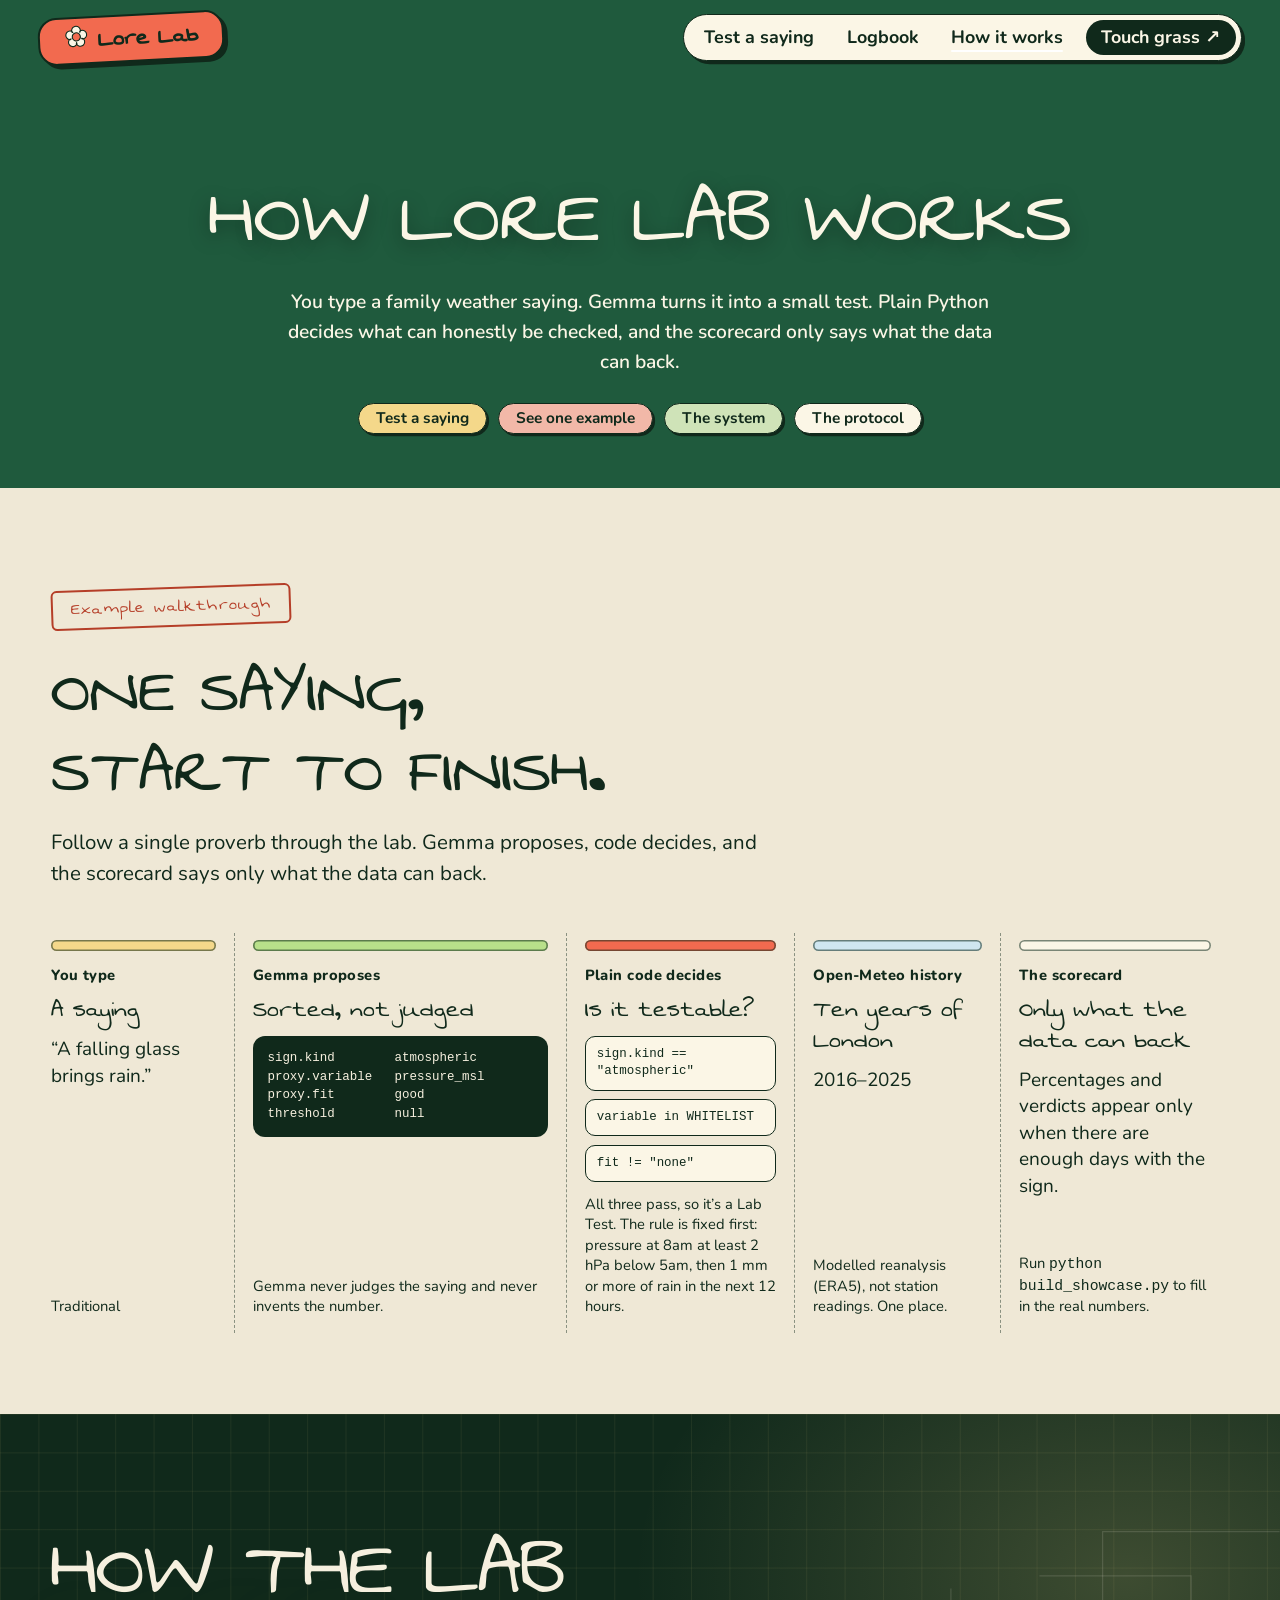
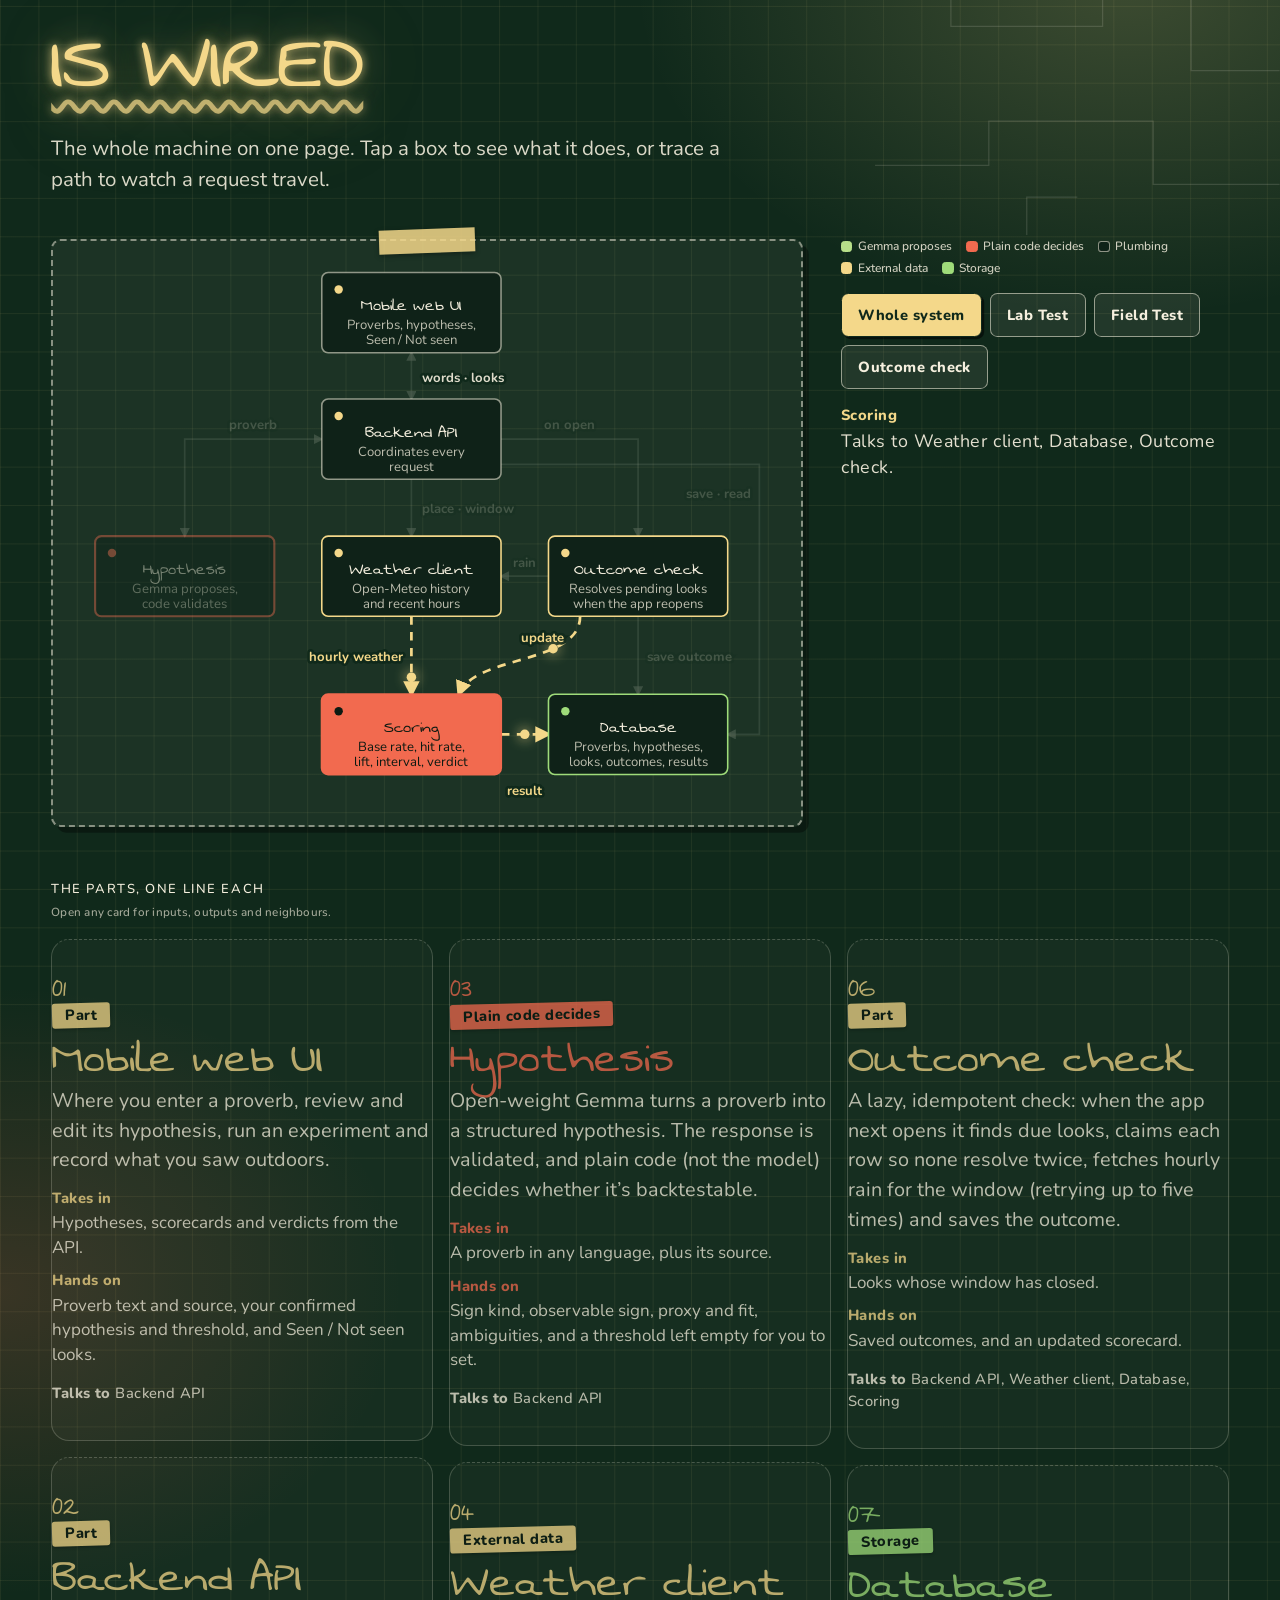
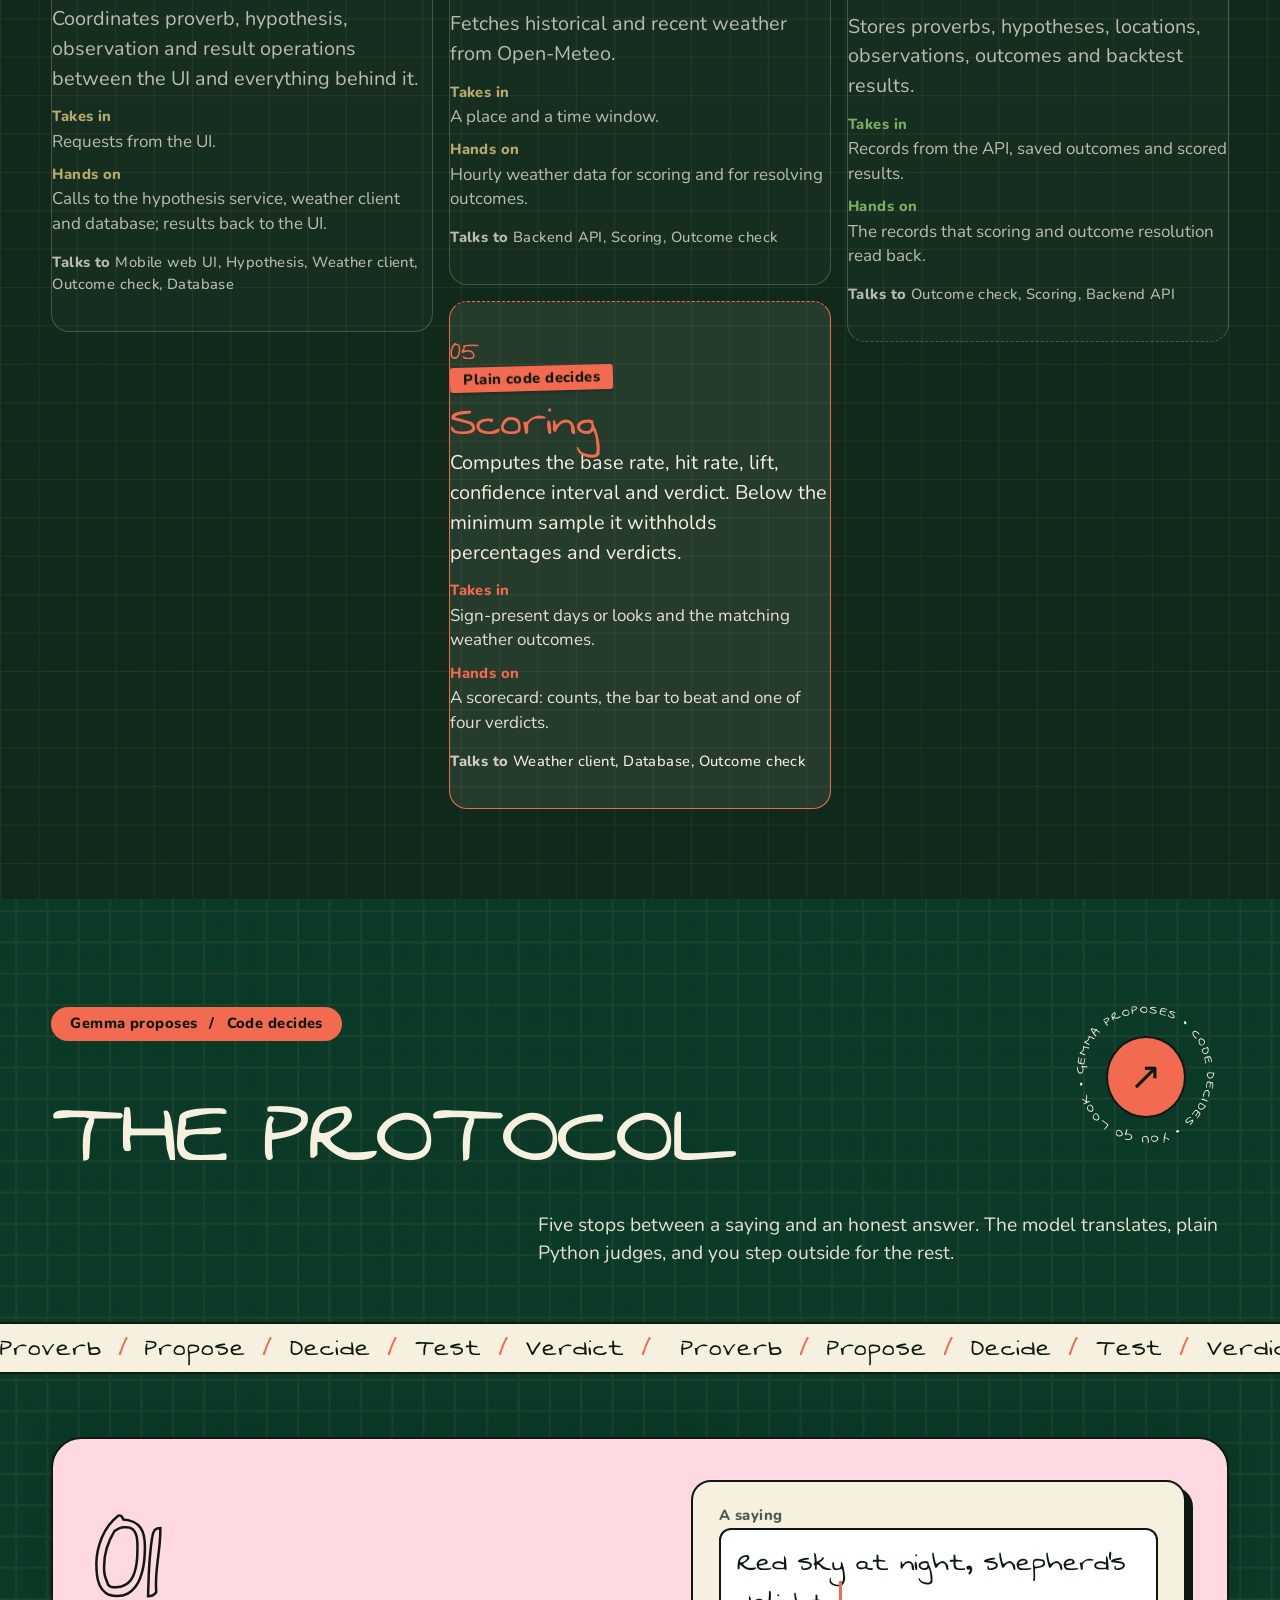
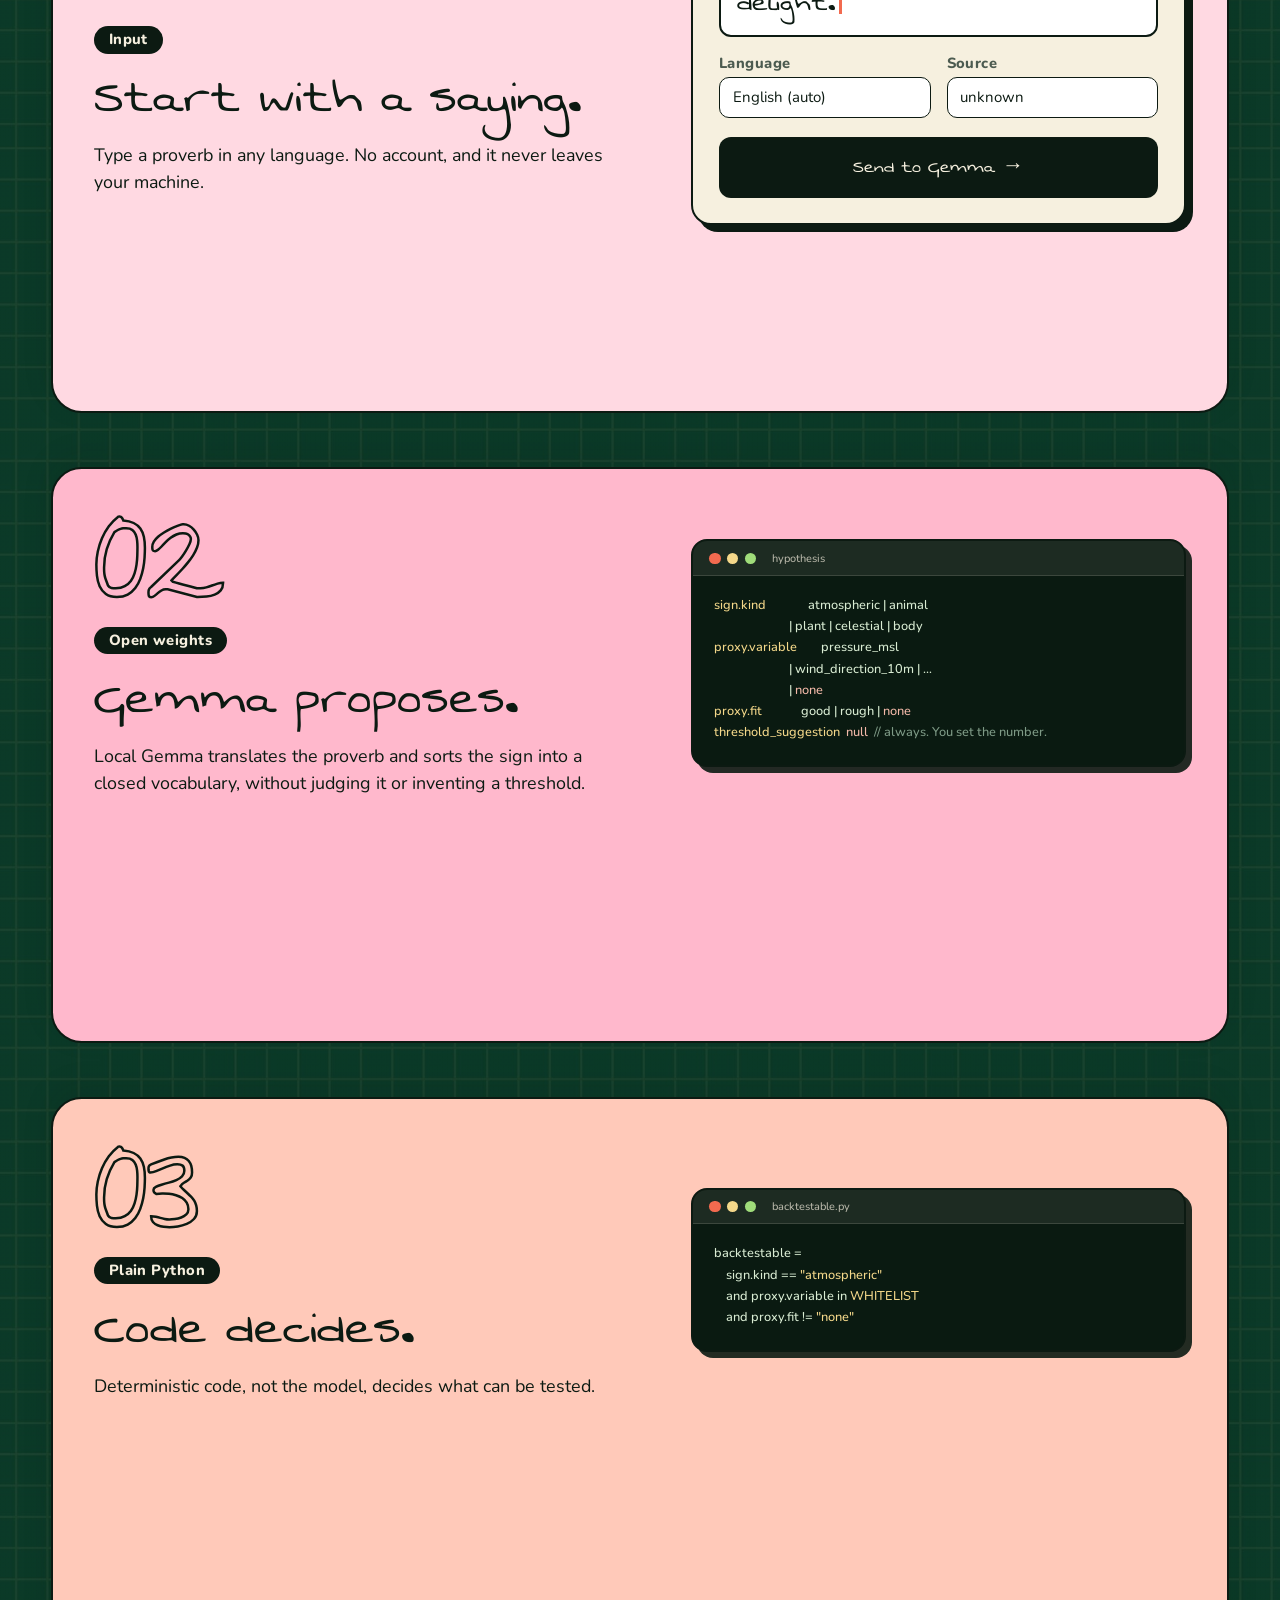
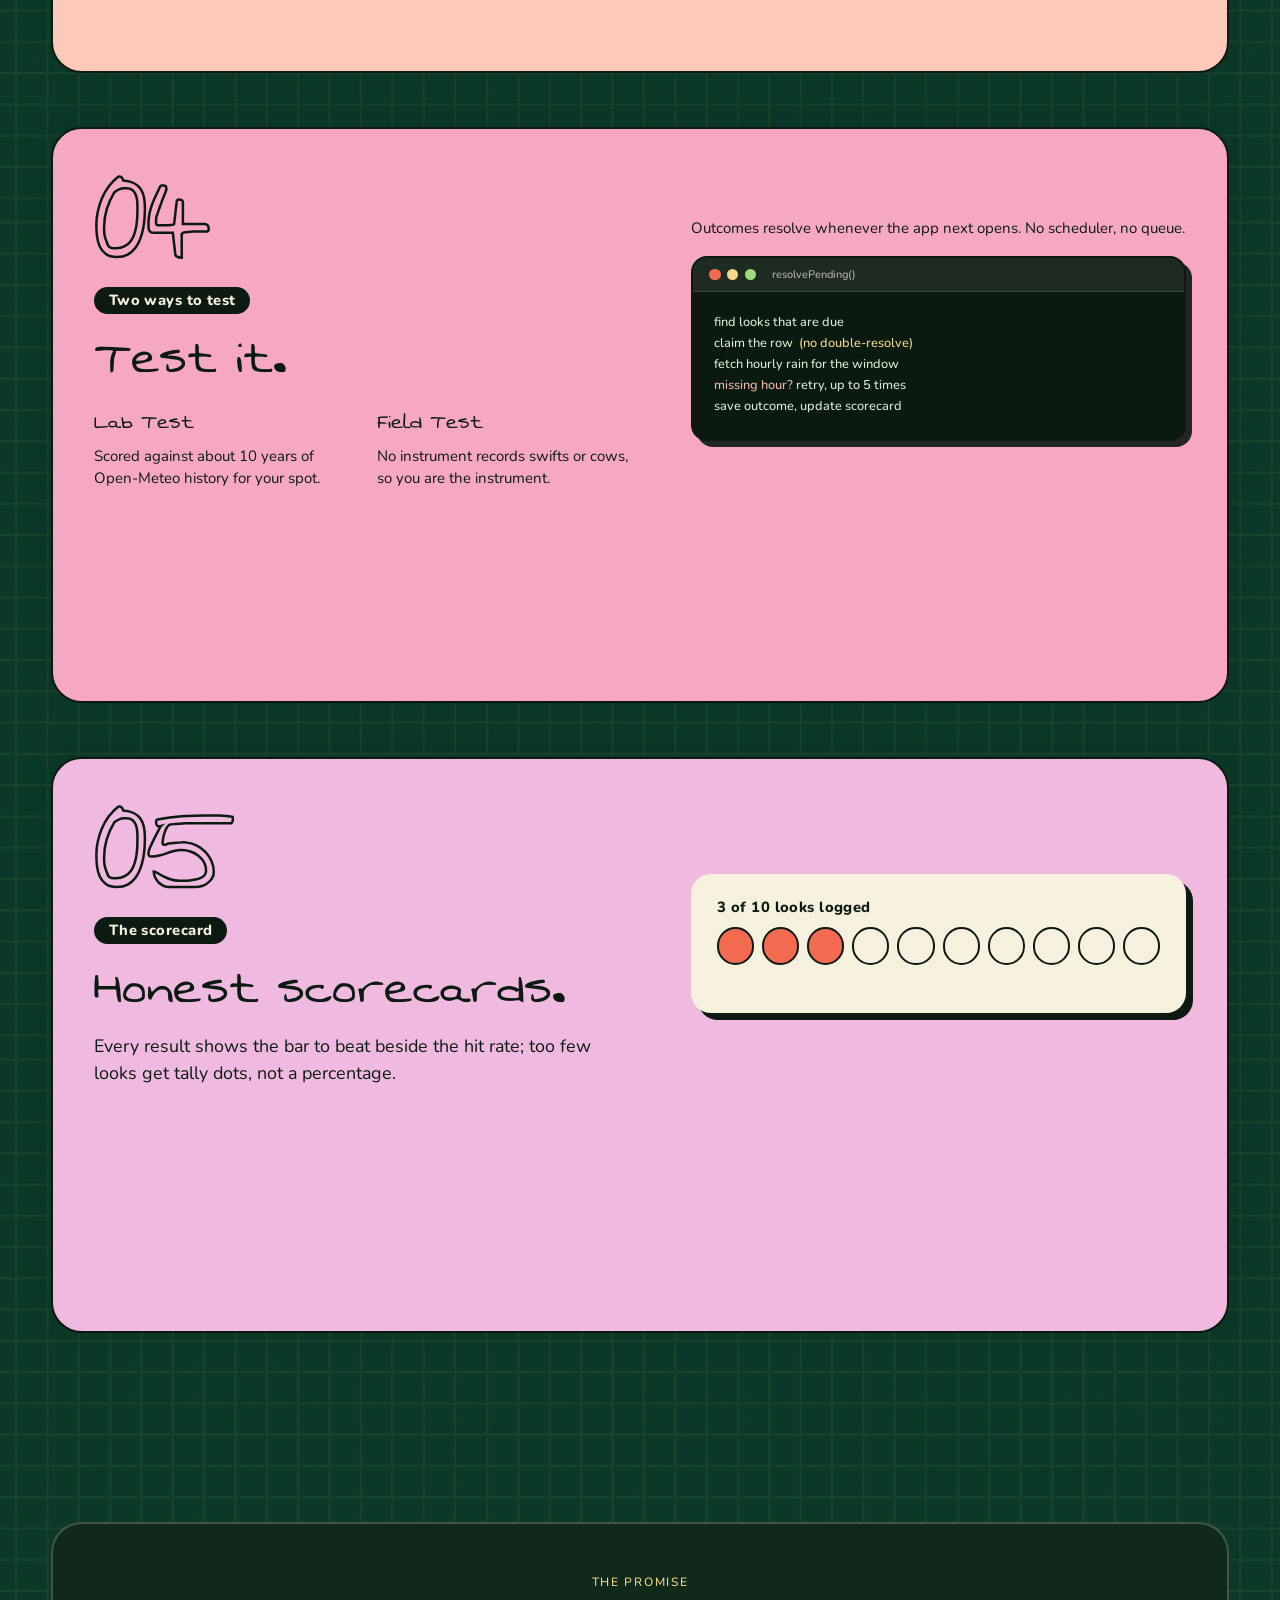
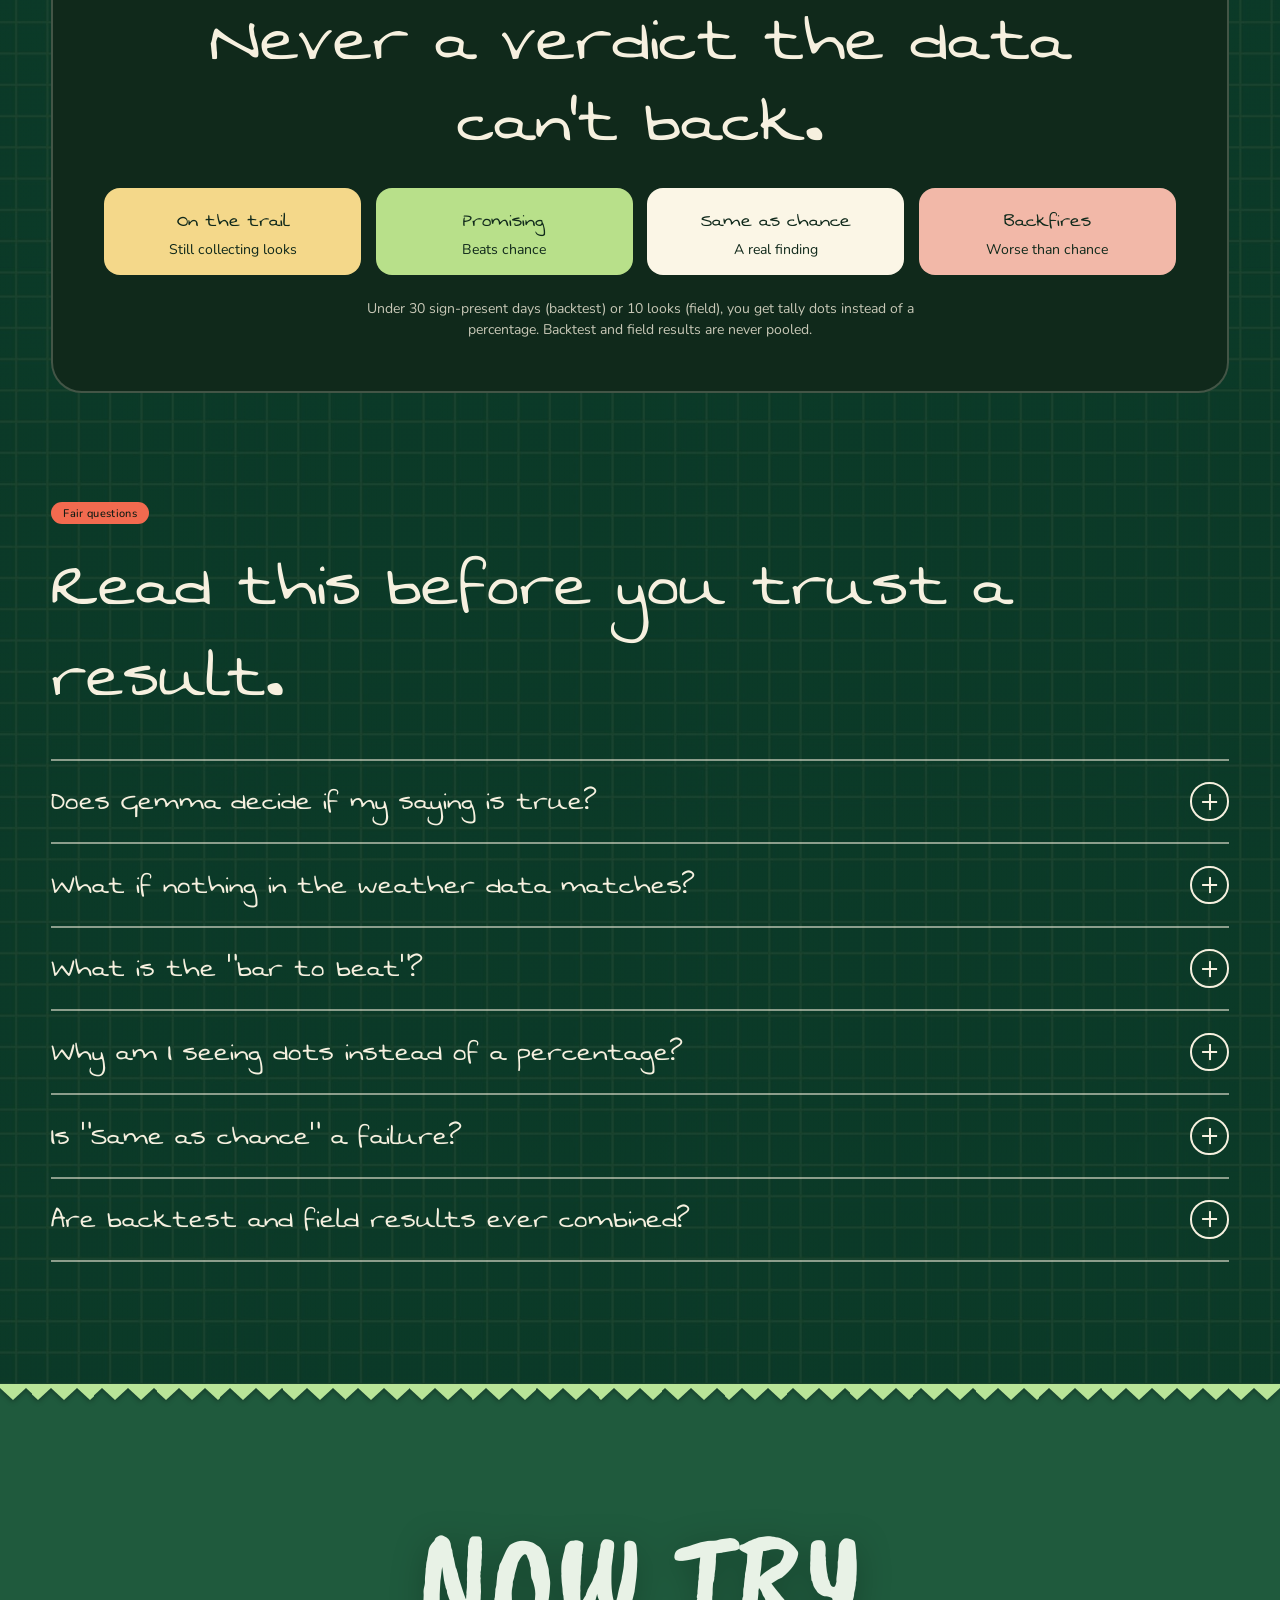
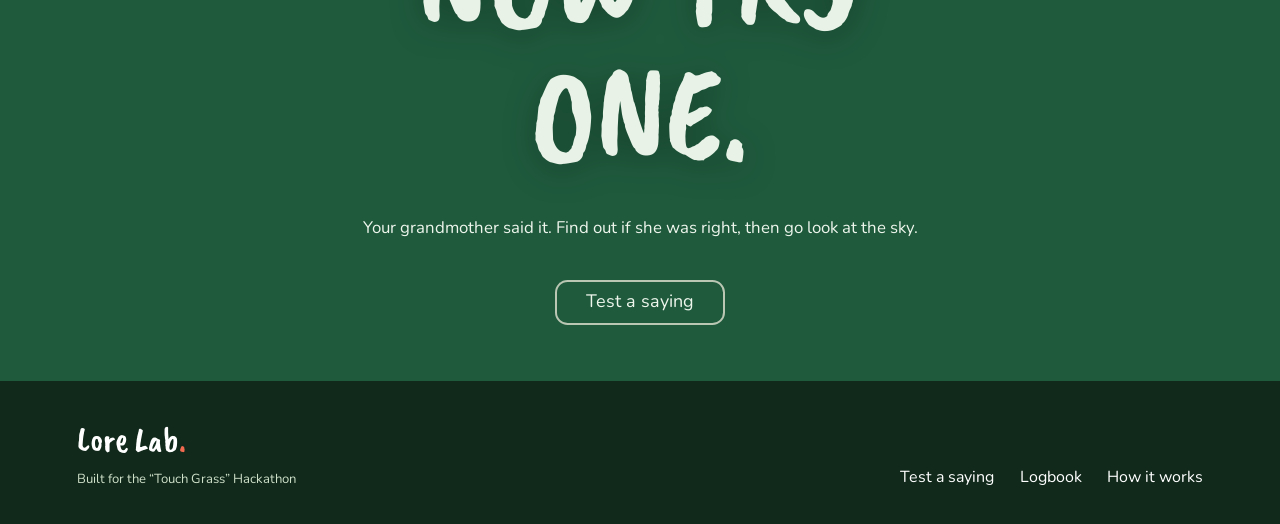
==== commit 6bc5e231: "fixed the how it worked section" ====
--- a/frontend/how-it-works.html
+++ b/frontend/how-it-works.html
@@ -25,7 +25,6 @@
   <link href="https://fonts.googleapis.com/css2?family=Nunito:wght@400;500;600;700;800&display=swap" rel="stylesheet">
   <link rel="stylesheet" href="style.css">
   <link rel="stylesheet" href="lore.css">
-  <link rel="stylesheet" href="showcase.css">
   <link rel="stylesheet" href="sections.css">
   <link rel="stylesheet" href="readability.css">
   <link rel="stylesheet" href="notebook-design.css">
@@ -280,6 +279,6 @@
 
   <script src="script.js"></script>
   <script src="sections.js"></script>
-  <script src="showcase.js"></script>
+  <script src="how.js"></script>
 </body>
 </html>
